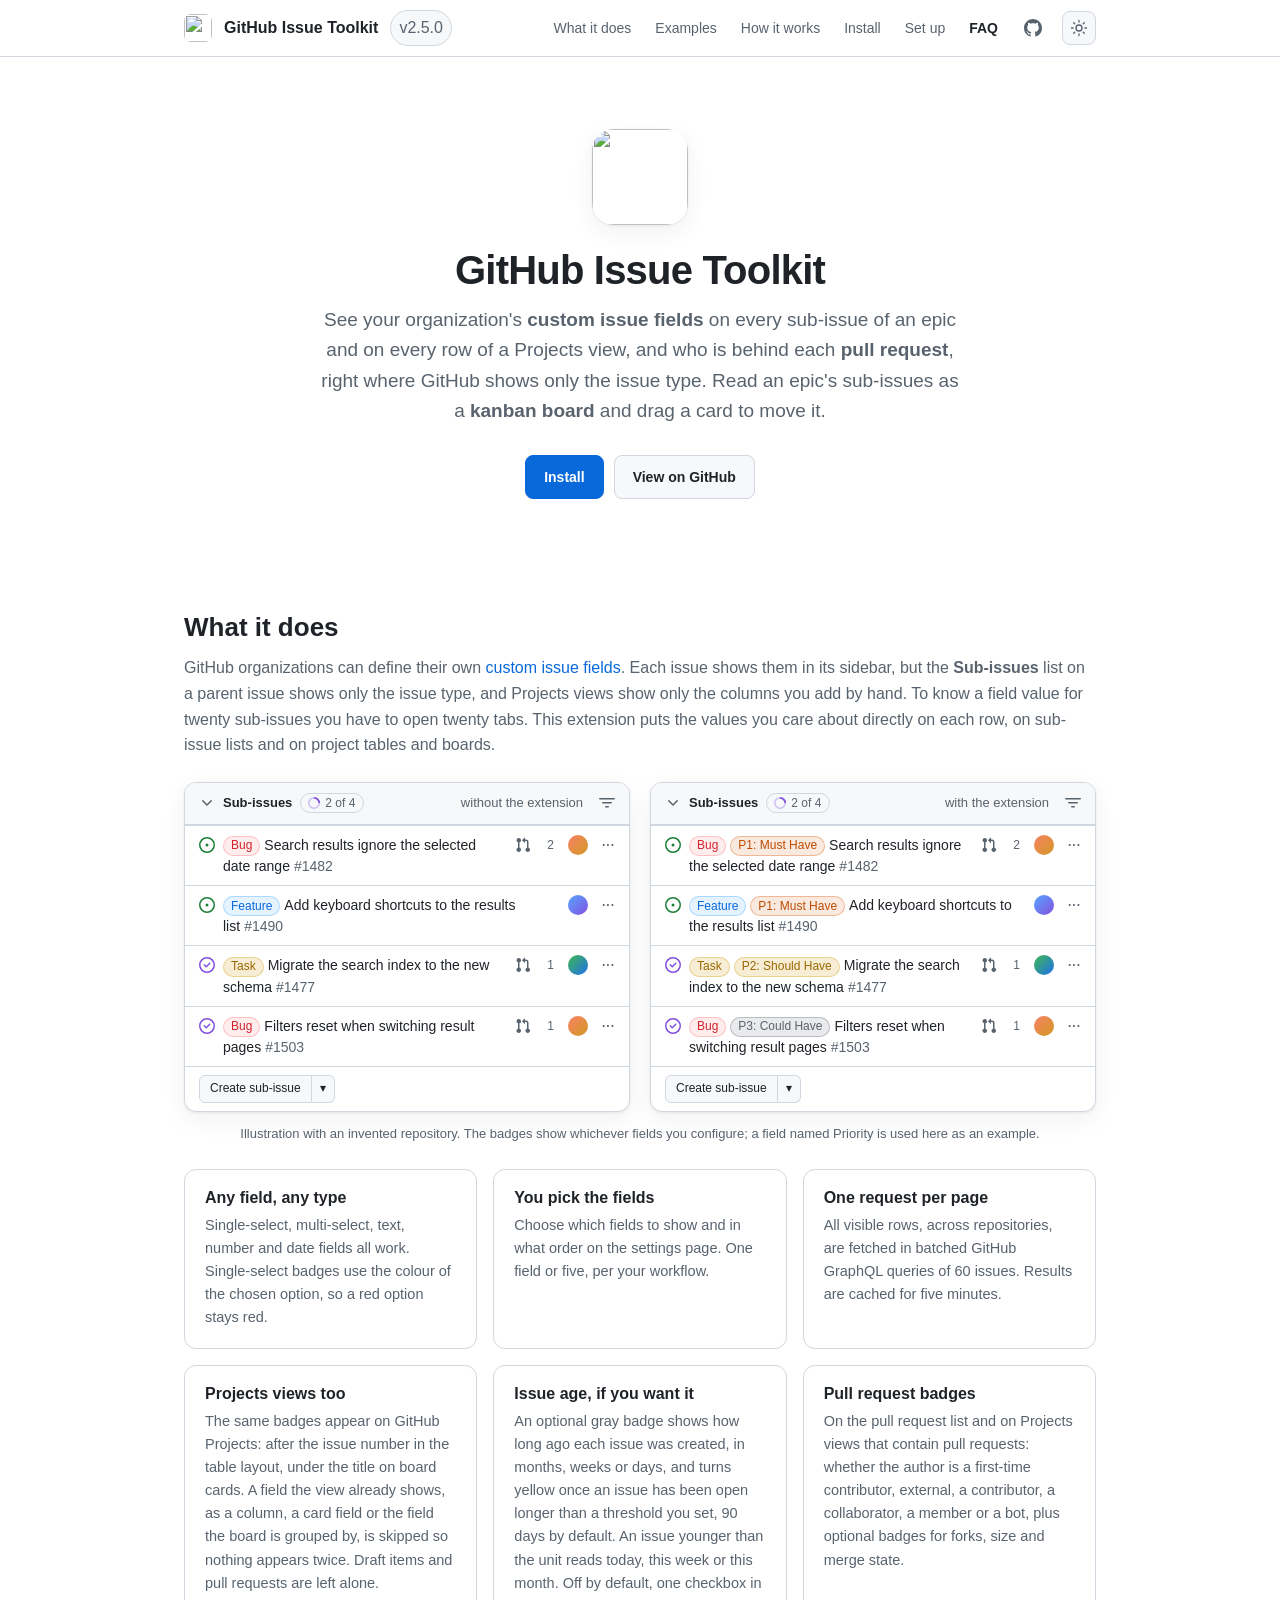
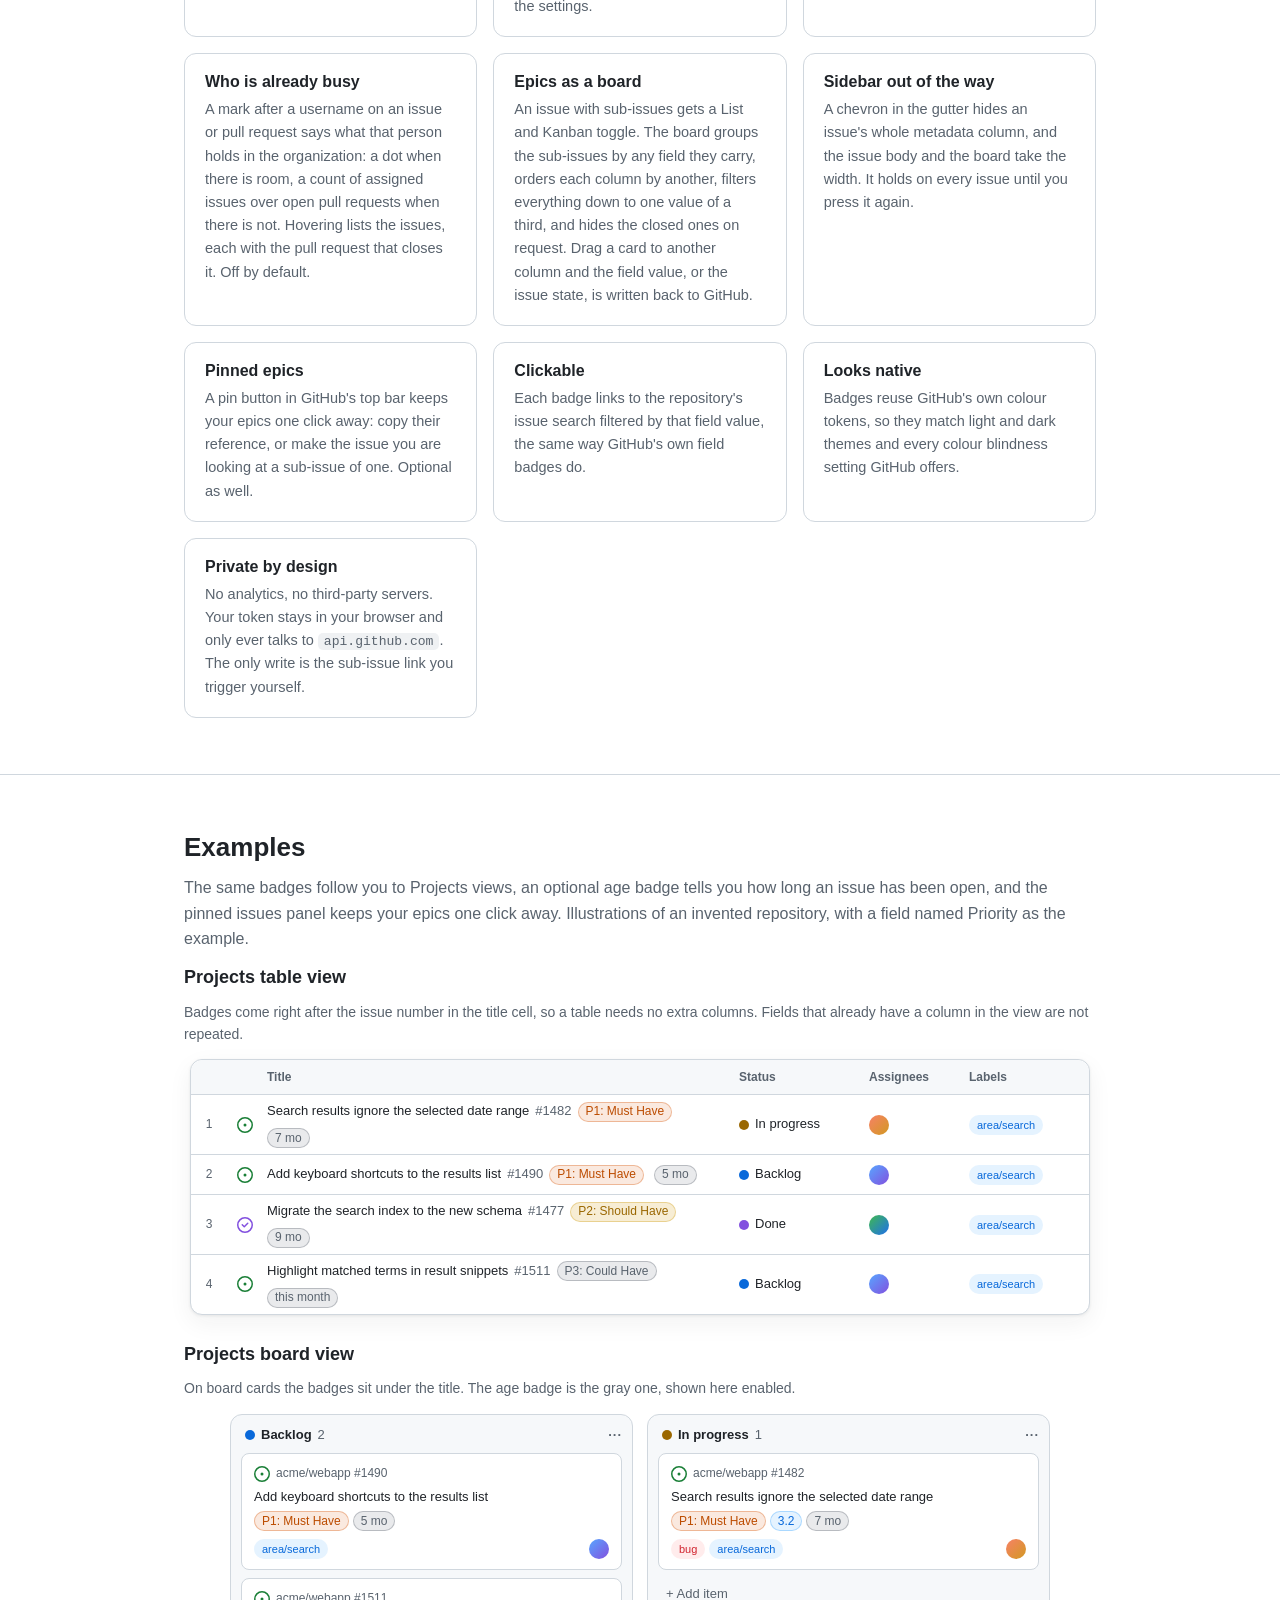
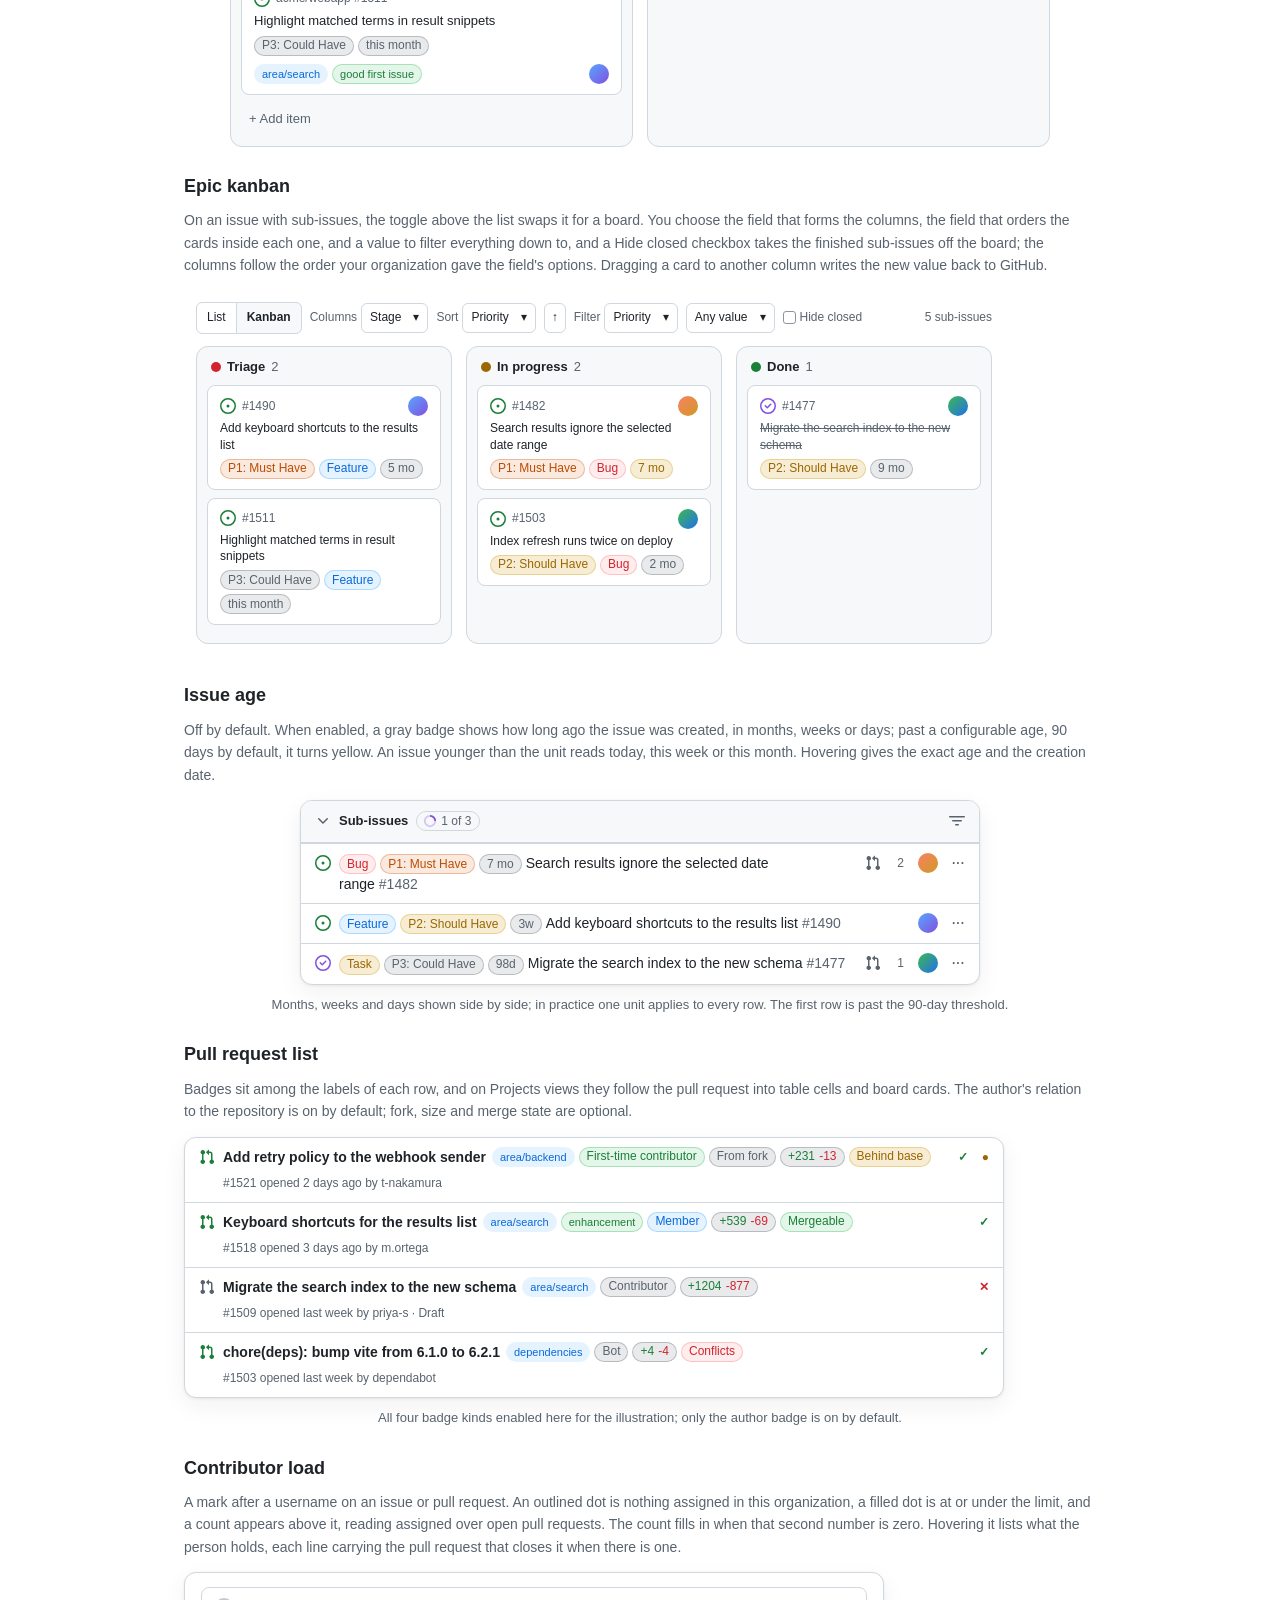
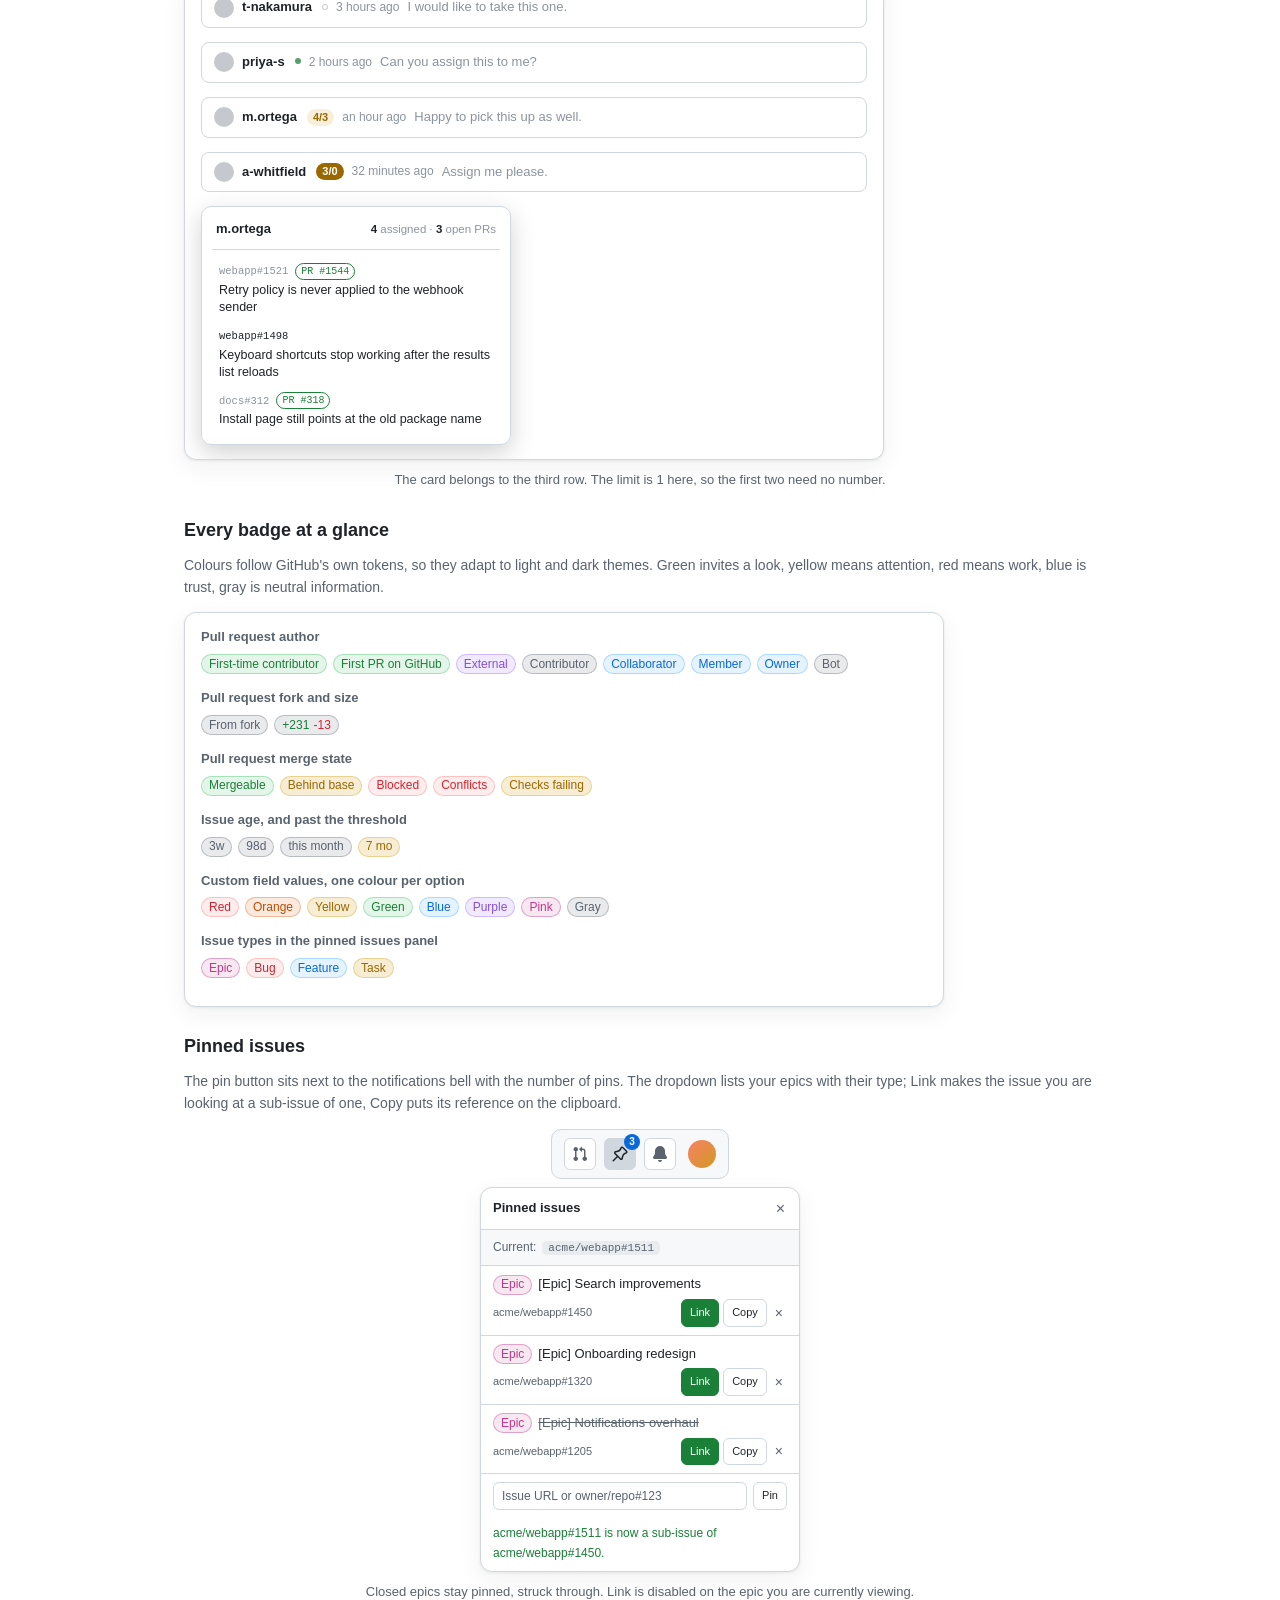
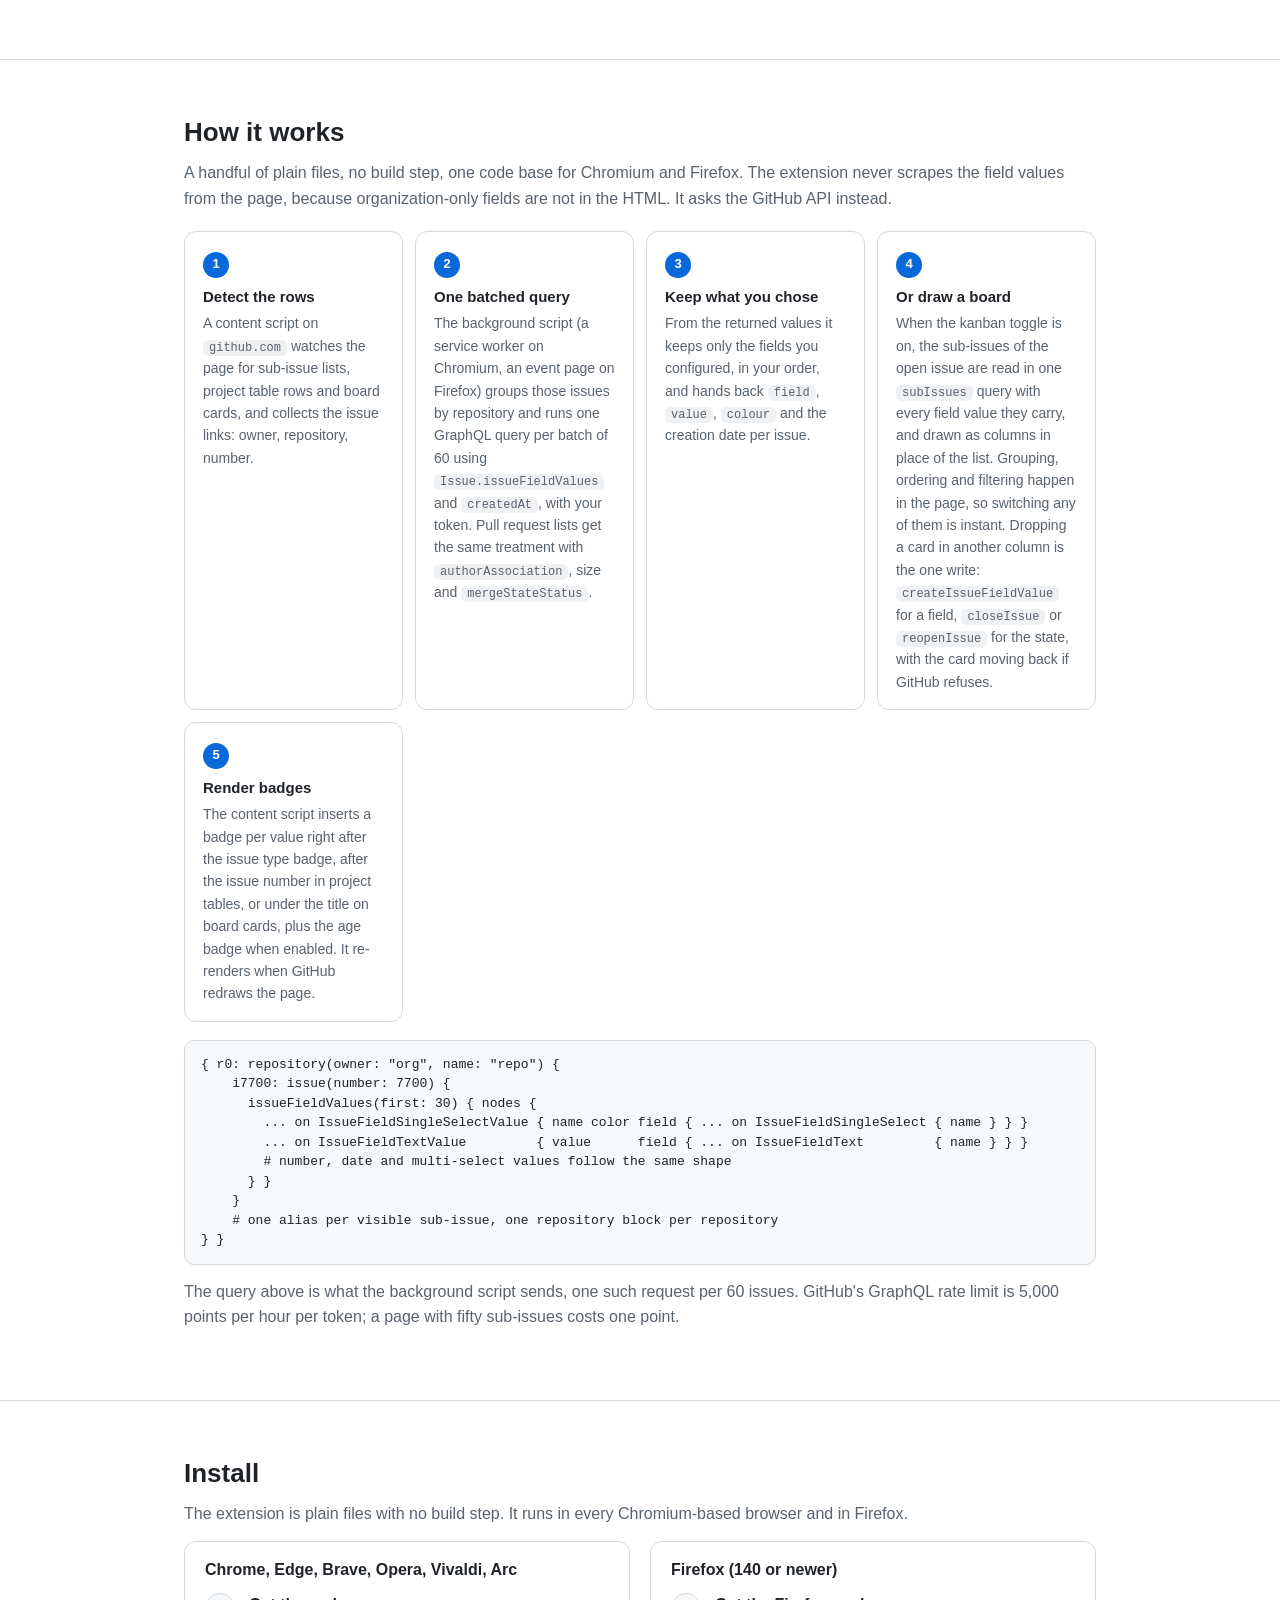
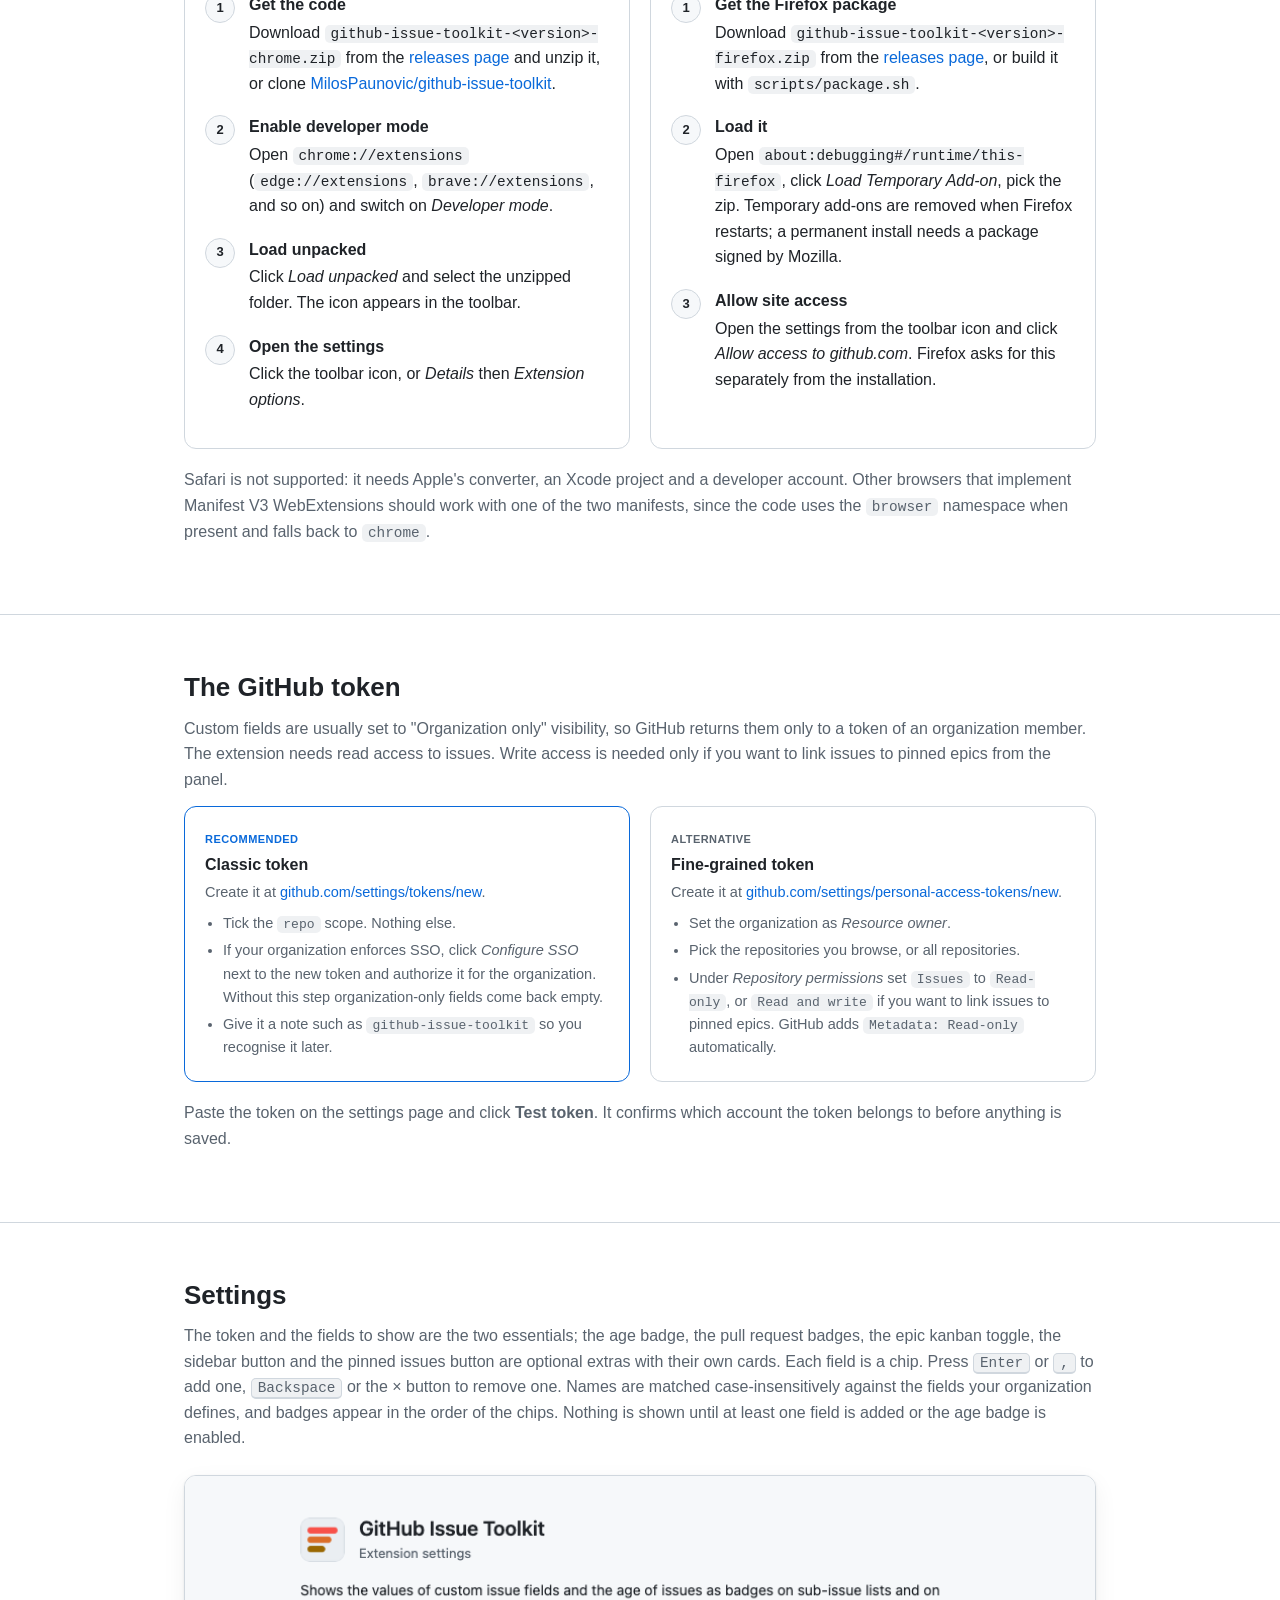
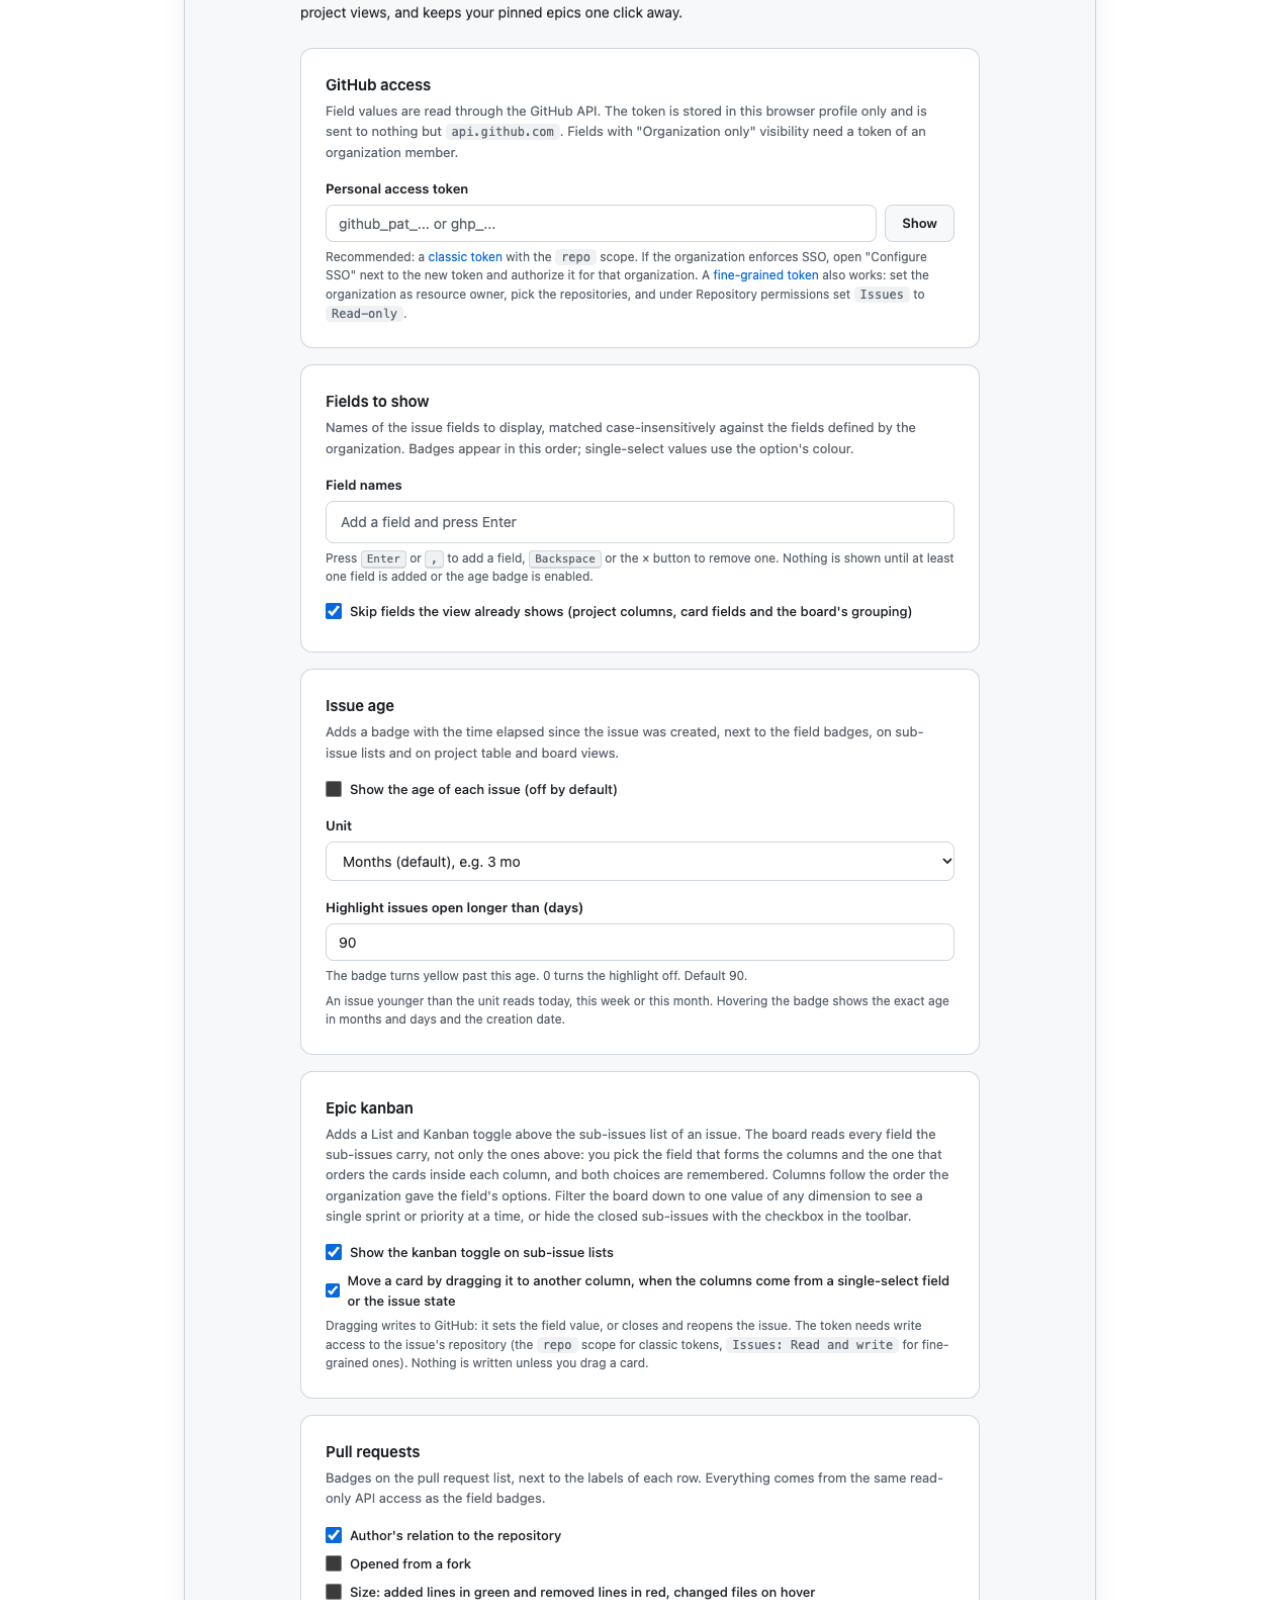
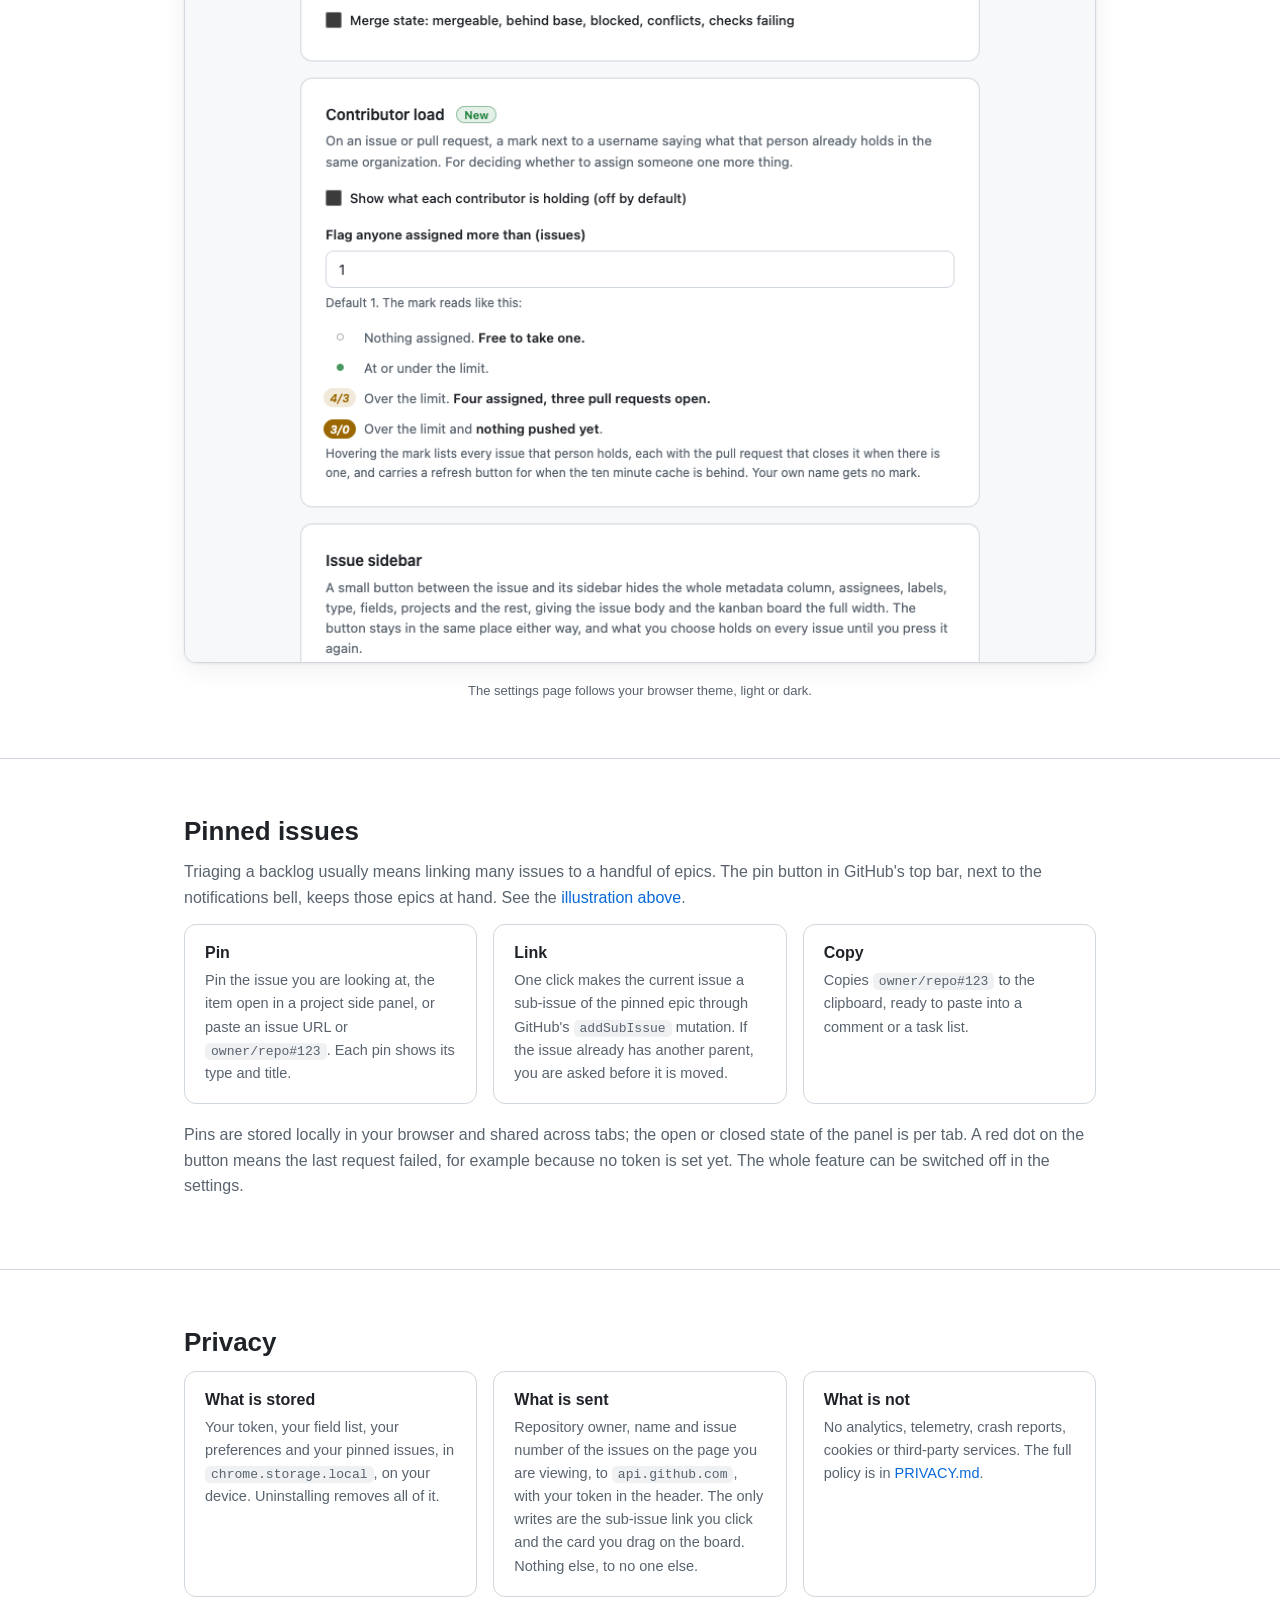
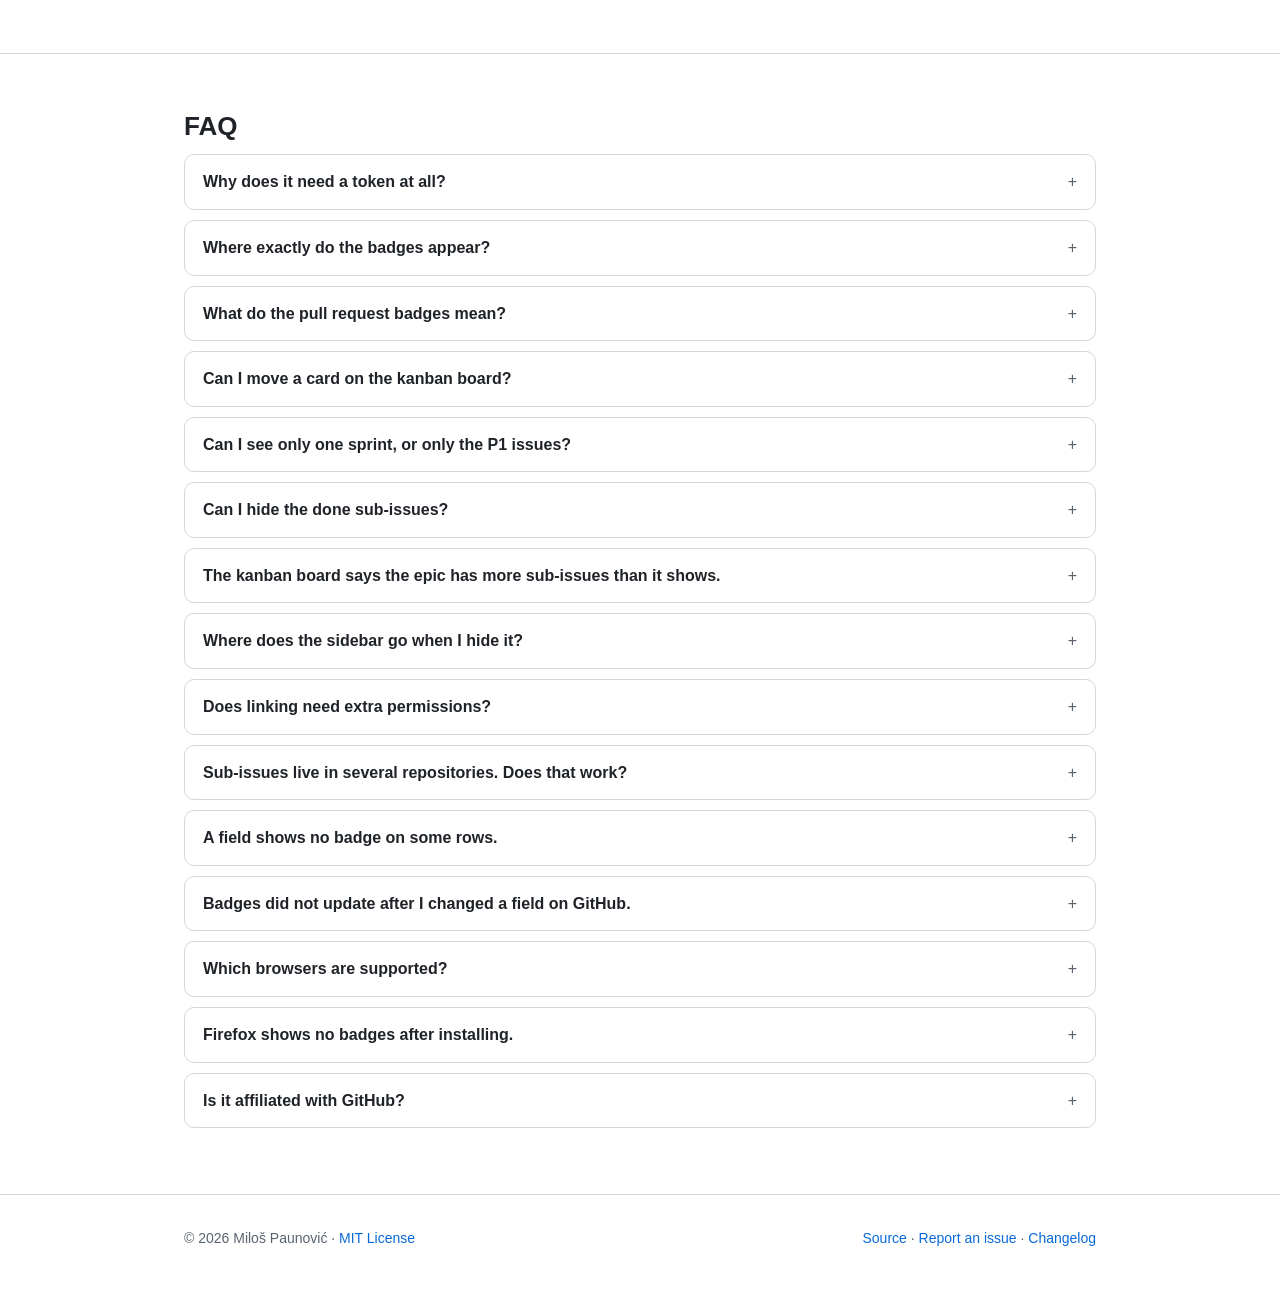
==== docs/index.html @ 21ab102e "feat(load): show what a contributor already holds next to their username Deciding whether to assign " ====
<!doctype html>
<html lang="en">
<head>
  <meta charset="utf-8">
  <meta name="viewport" content="width=device-width, initial-scale=1">
  <title>GitHub Issue Toolkit</title>
  <meta name="description" content="Browser extension that shows custom issue fields, issue age and pull request badges on GitHub lists and Projects views, turns an epic's sub-issues into a kanban board, and keeps pinned epics one click away.">
  <link rel="icon" href="icon-dark-32.png">
  <meta property="og:type" content="website">
  <meta property="og:title" content="GitHub Issue Toolkit">
  <meta property="og:description" content="Custom issue fields, issue age, pull request badges, an epic kanban board and pinned epics on GitHub lists and Projects views.">
  <meta property="og:url" content="https://milospaunovic.github.io/github-issue-toolkit/">
  <meta property="og:image" content="https://milospaunovic.github.io/github-issue-toolkit/social-preview.png">
  <meta name="twitter:card" content="summary_large_image">
  <script>
    (function () {
      var stored = null;
      try { stored = localStorage.getItem("theme"); } catch (e) {}
      var system = window.matchMedia("(prefers-color-scheme: dark)").matches ? "dark" : "light";
      document.documentElement.dataset.theme = stored === "dark" || stored === "light" ? stored : system;
    })();
  </script>
  <style>
    :root {
      color-scheme: light;
      --bg: #ffffff; --bg-muted: #f6f8fa; --bg-card: #ffffff;
      --border: #d0d7de; --border-strong: #8c959f;
      --fg: #1f2328; --fg-muted: #59636e; --accent: #0969da; --accent-fg: #ffffff;
      --code-bg: rgba(175,184,193,.2); --shadow: 0 1px 3px rgba(31,35,40,.08), 0 8px 24px rgba(31,35,40,.06);
      --danger: #d1242f; --danger-bg: rgba(255,129,130,.15); --danger-border: rgba(255,129,130,.4);
      --severe: #bc4c00; --severe-bg: rgba(219,109,40,.15); --severe-border: rgba(219,109,40,.4);
      --attention: #9a6700; --attention-bg: rgba(212,167,44,.2); --attention-border: rgba(212,167,44,.4);
      --info: #0969da; --info-bg: rgba(84,174,255,.15); --info-border: rgba(84,174,255,.4);
      --done: #8250df; --done-bg: rgba(163,113,247,.15); --done-border: rgba(163,113,247,.4);
      --success: #1a7f37; --success-bg: rgba(74,194,107,.15); --success-border: rgba(74,194,107,.4);
      --neutral: #59636e; --neutral-bg: rgba(110,118,129,.15); --neutral-border: rgba(110,118,129,.4);
      --open: #1a7f37; --closed: #8250df;
    }
    :root[data-theme="dark"] {
      color-scheme: dark;
        --bg: #0d1117; --bg-muted: #161b22; --bg-card: #161b22;
        --border: #30363d; --border-strong: #6e7681;
        --fg: #e6edf3; --fg-muted: #8b949e; --accent: #58a6ff; --accent-fg: #0d1117;
        --code-bg: rgba(110,118,129,.4); --shadow: 0 1px 3px rgba(0,0,0,.4), 0 8px 24px rgba(0,0,0,.3);
        --danger: #ff8182; --severe: #f0883e; --attention: #d29922; --info: #58a6ff; --done: #a371f7; --success: #3fb950; --neutral: #8b949e;
        --open: #3fb950; --closed: #a371f7; --pink-fg: #db61a2;
    }
    * { box-sizing: border-box; }
    html { scroll-behavior: smooth; }
    body { margin: 0; background: var(--bg); color: var(--fg); font: 16px/1.6 -apple-system, BlinkMacSystemFont, "Segoe UI", "Noto Sans", Helvetica, Arial, sans-serif; }
    a { color: var(--accent); text-decoration: none; } a:hover { text-decoration: underline; }
    code, kbd { font: 0.9em ui-monospace, SFMono-Regular, Menlo, Consolas, monospace; background: var(--code-bg); border-radius: 5px; padding: 1px 6px; }
    kbd { border: 1px solid var(--border); border-bottom-width: 2px; }
    .wrap { max-width: 960px; margin: 0 auto; padding: 0 24px; }
    h1, h2, h3 { line-height: 1.25; margin: 0 0 12px; }
    h2 { font-size: 26px; margin-top: 0; }
    h3 { font-size: 18px; }
    p { margin: 0 0 14px; }
    .muted { color: var(--fg-muted); }
    section { padding: 56px 0; border-top: 1px solid var(--border); }
    section:first-of-type { border-top: 0; }

    /* nav */
    html { scroll-padding-top: 72px; }
    nav { position: sticky; top: 0; z-index: 10; backdrop-filter: blur(10px); background: color-mix(in srgb, var(--bg) 85%, transparent); border-bottom: 1px solid var(--border); }
    nav .wrap { display: flex; align-items: center; gap: 12px; height: 56px; position: relative; }
    nav img { width: 28px; height: 28px; border-radius: 7px; }
    nav .brand { font-weight: 600; color: var(--fg); white-space: nowrap; }
    nav .brand:hover { text-decoration: none; }
    nav .version { font: 600 11px/1 var(--font-mono); color: var(--fg-muted); background: var(--bg-muted); border: 1px solid var(--border); border-radius: 999px; padding: 4px 8px; white-space: nowrap; }
    nav .version:hover { color: var(--fg); text-decoration: none; border-color: var(--border-strong); }
    @media (max-width: 480px) { nav .version { display: none; } }
    nav .links { display: flex; align-items: center; gap: 4px; margin-left: auto; }
    nav .link { color: var(--fg-muted); font-size: 14px; padding: 6px 10px; border-radius: 8px; line-height: 1; }
    nav .link:hover { color: var(--fg); background: var(--bg-muted); text-decoration: none; }
    nav .link.active { color: var(--fg); font-weight: 600; }
    nav .link.gh { display: inline-flex; padding: 8px; margin-left: 4px; }
    nav .link.gh svg { width: 18px; height: 18px; fill: currentColor; }
    .theme-toggle, .menu-toggle { display: inline-flex; align-items: center; justify-content: center; width: 34px; height: 34px; border-radius: 8px; border: 1px solid var(--border); background: var(--bg-muted); color: var(--fg-muted); cursor: pointer; padding: 0; flex: 0 0 auto; }
    .theme-toggle:hover, .menu-toggle:hover { color: var(--fg); background: var(--border); }
    .theme-toggle svg, .menu-toggle svg { width: 18px; height: 18px; fill: none; stroke: currentColor; stroke-width: 1.8; stroke-linecap: round; stroke-linejoin: round; }
    .theme-toggle .moon { display: none; }
    :root[data-theme="dark"] .theme-toggle .sun { display: none; }
    :root[data-theme="dark"] .theme-toggle .moon { display: block; }
    .menu-toggle { display: none; }
    .menu-toggle .close { display: none; }
    nav.open .menu-toggle .open { display: none; }
    nav.open .menu-toggle .close { display: block; }
    @media (max-width: 860px) {
      .menu-toggle { display: inline-flex; }
      nav .links { display: none; position: absolute; top: 56px; left: 0; right: 0; flex-direction: column; align-items: stretch; gap: 2px; padding: 10px 16px 14px; margin: 0; background: var(--bg); border-bottom: 1px solid var(--border); box-shadow: var(--shadow); }
      nav.open .links { display: flex; }
      nav .link { padding: 10px 12px; font-size: 15px; }
      nav .link.gh { margin: 4px 0 0; justify-content: center; }
      nav .link.gh::after { content: "GitHub repository"; margin-left: 8px; font-size: 14px; }
      .theme-toggle { margin-left: auto; }
    }
    @media (max-width: 480px) { nav .brand { font-size: 14px; } }
    :root:not([data-theme="dark"]) .only-dark { display: none !important; }
    :root[data-theme="dark"] .only-light { display: none !important; }

    /* hero */
    .hero { padding: 72px 0 56px; text-align: center; }
    .hero img { display: block; margin: 0 auto; width: 96px; height: 96px; border-radius: 22px; box-shadow: var(--shadow); }
    .hero h1 { font-size: 40px; margin: 20px 0 10px; letter-spacing: -0.02em; }
    .hero p.lead { font-size: 19px; color: var(--fg-muted); max-width: 640px; margin: 0 auto 28px; }
    .btns { display: flex; gap: 10px; justify-content: center; flex-wrap: wrap; }
    .btn { display: inline-flex; align-items: center; gap: 8px; padding: 10px 18px; border-radius: 8px; border: 1px solid var(--border); background: var(--bg-muted); color: var(--fg); font-weight: 600; font-size: 14px; }
    .btn:hover { text-decoration: none; background: var(--border); }
    .btn.primary { background: var(--accent); border-color: var(--accent); color: var(--accent-fg); }
    .btn.primary:hover { background: color-mix(in srgb, var(--accent) 88%, black); border-color: color-mix(in srgb, var(--accent) 88%, black); }

    /* mock issue rows */
    .compare { display: grid; grid-template-columns: 1fr 1fr; gap: 20px; margin-top: 24px; }
    @media (max-width: 760px) { .compare { grid-template-columns: 1fr; } }
    .panel { background: var(--bg-card); border: 1px solid var(--border); border-radius: 12px; overflow: hidden; box-shadow: var(--shadow); }
    .panel .head { padding: 10px 14px; border-bottom: 1px solid var(--border); background: var(--bg-muted); font-size: 13px; font-weight: 600; display: flex; justify-content: space-between; gap: 12px; white-space: nowrap; }
    .panel .head span.tag { font-weight: 500; color: var(--fg-muted); }
    .row { display: flex; align-items: flex-start; gap: 8px; padding: 9px 14px; border-top: 1px solid var(--border); font-size: 14px; line-height: 20px; }
    .row:first-of-type { border-top: 0; }
    .row .state { flex: 0 0 16px; width: 16px; height: 16px; margin-top: 2px; fill: var(--open); }
    .row .state.closed { fill: var(--closed); }
    .row .text { flex: 1; min-width: 0; }
    .row .ref { color: var(--fg-muted); margin-left: 4px; white-space: nowrap; }
    .badge { display: inline-flex; align-items: center; height: 20px; padding: 0 7px 1px; margin-right: 4px; border: 1px solid; border-radius: 999px; font-size: 12px; font-weight: 500; line-height: 18px; vertical-align: middle; white-space: nowrap; }
    .b-danger { color: var(--danger); background: var(--danger-bg); border-color: var(--danger-border); }
    .b-severe { color: var(--severe); background: var(--severe-bg); border-color: var(--severe-border); }
    .b-attention { color: var(--attention); background: var(--attention-bg); border-color: var(--attention-border); }
    .b-info { color: var(--info); background: var(--info-bg); border-color: var(--info-border); }
    .b-done { color: var(--done); background: var(--done-bg); border-color: var(--done-border); }
    .b-success { color: var(--success); background: var(--success-bg); border-color: var(--success-border); }
    .b-neutral { color: var(--neutral); background: var(--neutral-bg); border-color: var(--neutral-border); }

    /* feature grid */
    .grid { display: grid; grid-template-columns: repeat(auto-fit, minmax(240px, 1fr)); gap: 16px; margin-top: 8px; }
    .card { background: var(--bg-card); border: 1px solid var(--border); border-radius: 12px; padding: 18px 20px; }
    .card h3 { font-size: 16px; margin-bottom: 6px; }
    .card p { margin: 0; color: var(--fg-muted); font-size: 14.5px; }

    /* flow */
    .flow { display: grid; grid-template-columns: repeat(4, 1fr); gap: 12px; margin-top: 20px; counter-reset: step; }
    @media (max-width: 860px) { .flow { grid-template-columns: repeat(2, 1fr); } }
    @media (max-width: 480px) { .flow { grid-template-columns: 1fr; } }
    .step { position: relative; background: var(--bg-card); border: 1px solid var(--border); border-radius: 12px; padding: 18px 18px 16px; }
    .step::before { counter-increment: step; content: counter(step); display: inline-flex; width: 26px; height: 26px; align-items: center; justify-content: center; border-radius: 50%; background: var(--accent); color: var(--accent-fg); font-weight: 700; font-size: 13px; margin-bottom: 10px; }
    .step h3 { font-size: 15px; margin-bottom: 6px; }
    .step p { margin: 0; font-size: 14px; color: var(--fg-muted); }
    .step code { font-size: 12px; }
    pre { margin: 18px 0 0; padding: 14px 16px; background: var(--bg-muted); border: 1px solid var(--border); border-radius: 10px; overflow-x: auto; font-size: 13px; line-height: 1.5; }
    pre code { background: none; padding: 0; font-size: inherit; }

    /* steps list */
    ol.steps { padding-left: 0; list-style: none; counter-reset: n; margin: 0; }
    ol.steps li { position: relative; padding: 0 0 18px 44px; counter-increment: n; }
    ol.steps li::before { content: counter(n); position: absolute; left: 0; top: 1px; width: 28px; height: 28px; border-radius: 50%; display: flex; align-items: center; justify-content: center; background: var(--bg-muted); border: 1px solid var(--border); font-weight: 600; font-size: 13px; }
    ol.steps li strong { display: block; margin-bottom: 2px; }

    /* two columns */
    .cols { display: grid; grid-template-columns: 1fr 1fr; gap: 20px; }
    @media (max-width: 760px) { .cols { grid-template-columns: 1fr; } }
    .card.rec { border-color: var(--accent); }
    .card .pill { display: inline-block; font-size: 11px; font-weight: 700; letter-spacing: .04em; text-transform: uppercase; color: var(--accent); margin-bottom: 6px; }
    .card ul { margin: 8px 0 0; padding-left: 18px; color: var(--fg-muted); font-size: 14.5px; }
    .card ul li { margin: 4px 0; }

    /* screenshot */
    figure { margin: 24px 0 0; }
    figure img { width: 100%; border-radius: 12px; border: 1px solid var(--border); box-shadow: var(--shadow); }
    figcaption { text-align: center; color: var(--fg-muted); font-size: 13px; margin-top: 10px; }

    /* faq */
    details { border: 1px solid var(--border); border-radius: 10px; padding: 0 18px; margin-bottom: 10px; background: var(--bg-card); }
    summary { cursor: pointer; font-weight: 600; padding: 14px 0; list-style: none; display: flex; justify-content: space-between; gap: 12px; }
    summary::-webkit-details-marker { display: none; }
    summary::after { content: "+"; color: var(--fg-muted); font-weight: 400; }
    details[open] summary::after { content: "–"; }
    details p { color: var(--fg-muted); margin: 0 0 14px; font-size: 15px; }


    /* mock-ups of the other surfaces */
    .mock-table { border: 1px solid var(--border); border-radius: 12px; overflow: hidden; background: var(--bg-card); box-shadow: var(--shadow); font-size: 13px; }
    .mock-table-scroll { overflow-x: auto; border-radius: 12px; -webkit-overflow-scrolling: touch; }
    @media (max-width: 760px) { .mock-table .tr { min-width: 620px; grid-template-columns: 36px 30px minmax(0, 1fr) 120px 90px; } .mock-table .td.labels { display: none; } .mock-pins .mock-box { width: min(320px, calc(100vw - 48px)); } }
    .mock-table .tr { display: grid; grid-template-columns: 34px minmax(0, 1fr) 120px 110px; align-items: center; border-top: 1px solid var(--border); min-height: 40px; }
    .mock-table .tr:first-child { border-top: 0; background: var(--bg-muted); color: var(--fg-muted); font-weight: 600; font-size: 12px; min-height: 34px; }
    .mock-table .td { padding: 6px 10px; display: flex; align-items: center; gap: 6px; min-width: 0; white-space: nowrap; overflow: hidden; }
    .mock-table .td.title { overflow: visible; flex-wrap: wrap; white-space: normal; }
    .mock-table .td .num { color: var(--fg-muted); }
    .mock-table .td .name { overflow: hidden; text-overflow: ellipsis; white-space: nowrap; }
    .mock-table .state { width: 16px; height: 16px; flex: 0 0 16px; fill: var(--open); }
    .mock-table .state.closed { fill: var(--closed); }
    .mock-table .status { display: inline-flex; align-items: center; gap: 6px; }
    .mock-table .status::before { content: ""; width: 10px; height: 10px; border-radius: 50%; background: var(--status, var(--info)); }
    .mock-board { display: grid; grid-template-columns: repeat(auto-fit, minmax(230px, 1fr)); gap: 14px; }
    .mock-column { background: var(--bg-muted); border: 1px solid var(--border); border-radius: 12px; padding: 10px; }
    .mock-column h4 { margin: 0 0 8px 4px; font-size: 13px; display: flex; align-items: center; gap: 6px; }
    .mock-column h4 .count { color: var(--fg-muted); font-weight: 500; }
    .mock-card { background: var(--bg-card); border: 1px solid var(--border); border-radius: 8px; padding: 10px 12px; margin-bottom: 8px; font-size: 13px; }
    .mock-card .ref { display: flex; align-items: center; gap: 6px; color: var(--fg-muted); font-size: 12px; }
    .mock-card .ref svg { width: 14px; height: 14px; fill: var(--open); }
    .mock-card .title { margin: 4px 0 6px; font-weight: 500; line-height: 1.35; }
    .mock-card .badges { display: flex; flex-wrap: wrap; gap: 4px; }
    .mock-card .badges .badge { margin: 0; }
    .mock-card .labels { display: flex; gap: 4px; margin-top: 8px; }
    .label { display: inline-block; font-size: 11px; padding: 0 7px; border-radius: 999px; line-height: 18px; border: 1px solid transparent; white-space: nowrap; }
    .mock-pins { display: flex; flex-direction: column; align-items: center; gap: 8px; }
    .mock-pins .mock-header { align-self: center; }
    #ex-age, #ex-table, #ex-board { margin-left: auto; margin-right: auto; }
    .mock-header { display: flex; align-items: center; gap: 8px; padding: 8px 12px; background: var(--bg-muted); border: 1px solid var(--border); border-radius: 10px; }
    .mock-header .hbtn { width: 32px; height: 32px; border: 1px solid var(--border); border-radius: 6px; background: var(--bg-card); display: inline-flex; align-items: center; justify-content: center; color: var(--fg-muted); position: relative; }
    .mock-header .hbtn svg { width: 16px; height: 16px; fill: currentColor; }
    .mock-header .hbtn.active { color: var(--fg); background: var(--border); }
    .mock-header .hbtn .count { position: absolute; top: -5px; right: -5px; min-width: 16px; height: 16px; padding: 0 4px; border-radius: 999px; background: var(--accent); color: var(--accent-fg); font-size: 10px; font-weight: 700; line-height: 16px; text-align: center; }
    .mock-box { width: 320px; background: var(--bg-card); border: 1px solid var(--border); border-radius: 12px; box-shadow: var(--shadow); overflow: hidden; font-size: 12px; text-align: left; }
    .mock-box .head { display: flex; justify-content: space-between; align-items: center; padding: 8px 8px 8px 12px; border-bottom: 1px solid var(--border); font-weight: 600; font-size: 13px; }
    .mock-box .head span:last-child { color: var(--fg-muted); font-weight: 400; font-size: 16px; padding: 0 6px; }
    .mock-box .current { padding: 8px 12px; background: var(--bg-muted); border-bottom: 1px solid var(--border); color: var(--fg-muted); display: flex; gap: 6px; align-items: center; }
    .mock-box .current code { font-size: 11px; }
    .mock-box .pin { padding: 8px 12px; border-bottom: 1px solid var(--border); }
    .mock-box .pin .main { display: flex; align-items: center; gap: 6px; min-width: 0; }
    .mock-box .pin .main .badge { margin: 0; flex: 0 0 auto; }
    .mock-box .pin .ptitle { flex: 1; min-width: 0; overflow: hidden; text-overflow: ellipsis; white-space: nowrap; font-size: 13px; font-weight: 500; }
    .mock-box .pin.closed .ptitle { text-decoration: line-through; color: var(--fg-muted); }
    .mock-box .pin .meta { display: flex; justify-content: space-between; align-items: center; gap: 8px; margin-top: 4px; }
    .mock-box .pin .pref { color: var(--fg-muted); font-family: var(--font-mono); font-size: 11px; }
    .mock-box .actions { display: flex; gap: 4px; align-items: center; }
    .mock-box .mbtn { border: 1px solid var(--border); border-radius: 6px; background: var(--bg-card); color: var(--fg); font-size: 11px; font-weight: 500; padding: 4px 8px; }
    .mock-box .mbtn.primary { background: var(--success); border-color: var(--success); color: #fff; }
    .mock-box .mbtn.disabled { opacity: .5; }
    .mock-box .x { color: var(--fg-muted); padding: 0 4px; font-size: 14px; }
    .mock-box .form { display: flex; gap: 6px; padding: 8px 12px; }
    .mock-box .form .input { flex: 1; height: 28px; border: 1px solid var(--border); border-radius: 6px; padding: 0 8px; color: var(--fg-muted); display: flex; align-items: center; }
    .mock-box .status { padding: 6px 12px 8px; color: var(--success); }
    .b-pink { color: var(--pink-fg, #bf3989); background: rgba(191, 57, 137, .12); border-color: rgba(191, 57, 137, .4); }

    /* GitHub-like chrome for the mock-ups */
    .gh-card .head { display: flex; align-items: center; gap: 8px; }
    .gh-card .head .head-title { font-weight: 600; }
    .gh-card .head .chev, .gh-card .head .ico { width: 16px; height: 16px; fill: var(--fg-muted); flex: 0 0 16px; }
    .gh-card .head .ico { margin-left: auto; }
    .gh-card .head .tag { margin-left: auto; margin-right: 8px; }
    .gh-card .head .tag + .ico { margin-left: 0; }
    .gh-card .progress { display: inline-flex; align-items: center; gap: 4px; padding: 0 8px 0 6px; height: 20px; border: 1px solid var(--border); border-radius: 999px; font-size: 12px; font-weight: 500; color: var(--fg-muted); }
    .gh-card .progress .prog { width: 14px; height: 14px; color: var(--done); }
    .gh-card .foot { padding: 8px 14px; border-top: 1px solid var(--border); display: flex; }
    .gh-card .mbtn { display: inline-flex; align-items: center; height: 28px; padding: 0 10px; border: 1px solid var(--border); background: var(--bg-muted); color: var(--fg); font-size: 12px; font-weight: 500; border-radius: 6px 0 0 6px; }
    .gh-card .mbtn.caret { border-left: 0; border-radius: 0 6px 6px 0; padding: 0 8px; }
    .row .extras { margin-left: auto; display: flex; align-items: center; gap: 14px; color: var(--fg-muted); font-size: 12px; white-space: nowrap; padding-left: 8px; }
    .row .extras .pr { width: 16px; height: 16px; fill: currentColor; vertical-align: -3px; margin-right: 2px; }
    .kebab { color: var(--fg-muted); letter-spacing: 1px; font-weight: 700; }
    .avatar { width: 20px; height: 20px; border-radius: 50%; display: inline-block; flex: 0 0 auto; }
    .avatar.a1 { background: linear-gradient(135deg, #f78166, #d29922); }
    .avatar.a2 { background: linear-gradient(135deg, #58a6ff, #8250df); }
    .avatar.a3 { background: linear-gradient(135deg, #3fb950, #1f6feb); }
    .mock-table .tr { grid-template-columns: 36px 30px minmax(0, 1fr) 130px 100px 130px; }
    .mock-table .tr.th .td { color: var(--fg-muted); font-weight: 600; font-size: 12px; }
    .mock-table .td.n { color: var(--fg-muted); font-size: 12px; justify-content: center; }
    .mock-table .td.labels { overflow: hidden; }
    .mock-column h4 .spacer { flex: 1; }
    .mock-column h4 .dot { display: inline-block; width: 10px; height: 10px; border-radius: 50%; }
    .mock-column .add { color: var(--fg-muted); font-size: 13px; padding: 6px 8px; }
    .mock-card .ref .state { width: 16px; height: 16px; }
    .mock-card .bottom { display: flex; justify-content: space-between; align-items: flex-end; gap: 8px; margin-top: 8px; }
    .mock-card .labels { margin-top: 0; flex-wrap: wrap; }
    .mock-kanban { padding: 12px; }
    .mock-kanban-bar { display: flex; align-items: center; flex-wrap: wrap; gap: 8px; margin-bottom: 12px; font-size: 12px; color: var(--fg-muted); }
    .mock-kanban-bar .seg { display: inline-flex; }
    .mock-kanban-bar .seg span { border: 1px solid var(--border); background: var(--bg-card); color: var(--fg); padding: 5px 10px; font-weight: 500; }
    .mock-kanban-bar .seg span:first-child { border-radius: 6px 0 0 6px; }
    .mock-kanban-bar .seg span:last-child { border-radius: 0 6px 6px 0; margin-left: -1px; }
    .mock-kanban-bar .seg span.on { background: var(--bg-muted); font-weight: 600; }
    .mock-kanban-bar .ctl { display: inline-flex; align-items: center; gap: 4px; }
    .mock-kanban-bar .select { display: inline-flex; align-items: center; gap: 12px; border: 1px solid var(--border); border-radius: 6px; background: var(--bg-card); color: var(--fg); padding: 4px 8px; }
    .mock-kanban-bar .select.dir { gap: 0; padding: 4px 7px; }
    .mock-kanban-bar .box { width: 13px; height: 13px; border: 1px solid var(--border-strong); border-radius: 3px; background: var(--bg-card); }
    .mock-kanban-bar .spacer { flex: 1; }
    .mock-kanban .mock-card .ref .spacer { flex: 1; }
    .mock-kanban .mock-card .title { font-size: 12px; }
    .mock-kanban .mock-card .ref svg.closed { fill: var(--closed); }
    .mock-kanban .mock-card.done .title { color: var(--fg-muted); text-decoration: line-through; }
    .label.b-success { color: var(--success); background: var(--success-bg); border-color: var(--success-border); }
    .mock-header .avatar { width: 28px; height: 28px; margin-left: 4px; }
    .row.pr-row .text { display: flex; flex-wrap: wrap; align-items: center; gap: 4px 0; }
    .row.pr-row .pr-title { font-weight: 600; margin-right: 6px; }
    .row.pr-row .label { margin-right: 4px; }
    .row.pr-row .pr-meta { flex-basis: 100%; color: var(--fg-muted); font-size: 12px; margin-top: 2px; }
    .row .state.pr { fill: var(--open); }
    .row .state.pr.draft { fill: var(--fg-muted); }
    .row .extras .check { font-weight: 700; }
    .row .extras .check.ok { color: var(--success); }
    .row .extras .check.fail { color: var(--danger); }
    .row .extras .review { color: var(--attention); }
    .badge .add { color: var(--success); }
    .badge .del { color: var(--danger); }
    .badge.size { font-variant-numeric: tabular-nums; gap: 0.35em; }
    .palette .g { margin-bottom: 14px; }
    .palette .gt { font-size: 13px; font-weight: 600; color: var(--fg-muted); margin-bottom: 6px; }
    .palette .bs { display: flex; flex-wrap: wrap; gap: 6px; }
    .palette .bs .badge { margin: 0; }
    .example-caption { text-align: center; color: var(--fg-muted); font-size: 13px; margin: 10px 0 0; }
    footer { padding: 32px 0 48px; border-top: 1px solid var(--border); color: var(--fg-muted); font-size: 14px; }
    footer .wrap { display: flex; justify-content: space-between; flex-wrap: wrap; gap: 12px; }

    /* Contributor load: a comment header carrying the mark, and the card it opens */
    .mock-load { display: flex; flex-direction: column; gap: 14px; }
    .mock-load .cmt { display: flex; align-items: center; gap: 8px; padding: 9px 12px; border: 1px solid var(--border); border-radius: 8px; background: var(--card); font-size: 13px; }
    .mock-load .av { width: 20px; height: 20px; border-radius: 50%; background: var(--muted-bg, #8b949e); opacity: .5; flex: none; }
    .mock-load .who { font-weight: 600; }
    .mock-load .when { color: var(--muted-fg, #8b949e); font-size: 12px; }
    .mock-load .said { color: var(--muted-fg, #8b949e); }
    .ld { display: inline-block; vertical-align: baseline; margin-left: 2px; }
    .ld-dot { width: 6px; height: 6px; border-radius: 50%; position: relative; top: -1px; }
    .ld-free { background: transparent; box-shadow: inset 0 0 0 1px var(--muted-fg, #8b949e); opacity: .45; }
    .ld-at { background: var(--green-fg, #1a7f37); opacity: .75; }
    .ld-n { padding: 0 6px; border-radius: 9999px; font-size: 11px; font-weight: 600; line-height: 17px; font-variant-numeric: tabular-nums; color: var(--yellow-fg, #9a6700); background: var(--yellow-bg, rgba(212,167,44,.18)); }
    .ld-idle { color: #fff; background: var(--yellow-fg, #9a6700); }
    .mock-load .card2 { width: 310px; padding: 10px; border: 1px solid var(--border); border-radius: 10px; background: var(--card); box-shadow: 0 8px 24px rgba(0,0,0,.18); }
    .mock-load .ch { display: flex; align-items: baseline; justify-content: space-between; gap: 10px; padding: 2px 4px 9px; margin-bottom: 7px; border-bottom: 1px solid var(--border); }
    .mock-load .cn { font-size: 13px; font-weight: 600; }
    .mock-load .cs { font-size: 11.5px; color: var(--muted-fg, #8b949e); white-space: nowrap; }
    .mock-load .cs b { color: var(--fg); }
    .mock-load .cs .zero { color: var(--yellow-fg, #9a6700); }
    .mock-load .cr { display: flex; flex-direction: column; gap: 2px; padding: 6px 7px; border-radius: 6px; }
    .mock-load .cm { display: flex; align-items: center; gap: 7px; }
    .mock-load .cref { font-family: ui-monospace, SFMono-Regular, Menlo, monospace; font-size: 10.5px; font-weight: 500; color: var(--fg); }
    .mock-load .cr.linked .cref { color: var(--muted-fg, #8b949e); }
    .mock-load .cpr { padding: 0 5px; border: 1px solid var(--green-fg, #1a7f37); border-radius: 9999px; font-family: ui-monospace, SFMono-Regular, Menlo, monospace; font-size: 10px; line-height: 15px; color: var(--green-fg, #1a7f37); }
    .mock-load .ct { font-size: 12.5px; line-height: 1.35; }
  </style>
</head>
<body>
  <nav id="nav">
    <div class="wrap">
      <img class="only-dark" src="icon-dark-48.png" alt="">
      <img class="only-light" src="icon-light-48.png" alt="">
      <a class="brand" href="#top">GitHub Issue Toolkit</a>
      <a class="version" id="version" href="https://github.com/MilosPaunovic/github-issue-toolkit/releases/latest" title="Latest release">v2.5.0</a>
      <div class="links" id="site-menu">
        <a class="link" href="#what">What it does</a>
        <a class="link" href="#examples">Examples</a>
        <a class="link" href="#how">How it works</a>
        <a class="link" href="#install">Install</a>
        <a class="link" href="#token">Set up</a>
        <a class="link" href="#faq">FAQ</a>
        <a class="link gh" href="https://github.com/MilosPaunovic/github-issue-toolkit" aria-label="GitHub repository" title="GitHub repository"><svg viewBox="0 0 16 16" aria-hidden="true"><path d="M8 0c4.42 0 8 3.58 8 8a8.013 8.013 0 0 1-5.45 7.59c-.4.08-.55-.17-.55-.38 0-.27.01-1.13.01-2.2 0-.75-.25-1.23-.54-1.48 1.78-.2 3.65-.88 3.65-3.95 0-.88-.31-1.59-.82-2.15.08-.2.36-1.02-.08-2.12 0 0-.67-.22-2.2.82-.64-.18-1.32-.27-2-.27-.68 0-1.36.09-2 .27-1.53-1.03-2.2-.82-2.2-.82-.44 1.1-.16 1.92-.08 2.12-.51.56-.82 1.28-.82 2.15 0 3.06 1.86 3.75 3.64 3.95-.23.2-.44.55-.51 1.07-.46.21-1.61.55-2.33-.66-.15-.24-.6-.83-1.23-.82-.67.01-.27.38.01.53.34.19.73.9.82 1.13.16.45.68 1.31 2.69.94 0 .67.01 1.3.01 1.49 0 .21-.15.45-.55.38A7.995 7.995 0 0 1 0 8c0-4.42 3.58-8 8-8Z"/></svg></a>
      </div>
      <button class="theme-toggle" type="button" id="theme-toggle" aria-label="Switch between light and dark mode" title="Light / dark mode">
        <svg class="sun" viewBox="0 0 24 24" aria-hidden="true"><circle cx="12" cy="12" r="4"/><path d="M12 2v2M12 20v2M4.9 4.9l1.4 1.4M17.7 17.7l1.4 1.4M2 12h2M20 12h2M4.9 19.1l1.4-1.4M17.7 6.3l1.4-1.4"/></svg>
        <svg class="moon" viewBox="0 0 24 24" aria-hidden="true"><path d="M21 12.8A9 9 0 1 1 11.2 3a7 7 0 0 0 9.8 9.8z"/></svg>
      </button>
      <button class="menu-toggle" type="button" id="menu-toggle" aria-label="Open menu" aria-expanded="false" aria-controls="site-menu">
        <svg class="open" viewBox="0 0 24 24" aria-hidden="true"><path d="M4 7h16M4 12h16M4 17h16"/></svg>
        <svg class="close" viewBox="0 0 24 24" aria-hidden="true"><path d="M6 6l12 12M18 6L6 18"/></svg>
      </button>
    </div>
  </nav>

  <header class="hero" id="top">
    <div class="wrap">
      <img class="only-dark" src="icon-dark-128.png" alt="">
      <img class="only-light" src="icon-light-128.png" alt="">
      <h1>GitHub Issue Toolkit</h1>
      <p class="lead">See your organization's <strong>custom issue fields</strong> on every sub-issue of an epic and on every row of a Projects view, and who is behind each <strong>pull request</strong>, right where GitHub shows only the issue type. Read an epic's sub-issues as a <strong>kanban board</strong> and drag a card to move it.</p>
      <div class="btns">
        <a class="btn primary" href="#install">Install</a>
        <a class="btn" href="https://github.com/MilosPaunovic/github-issue-toolkit">View on GitHub</a>
      </div>
    </div>
  </header>

  <section id="what">
    <div class="wrap">
      <h2>What it does</h2>
      <p class="muted">GitHub organizations can define their own <a href="https://docs.github.com/en/issues/tracking-your-work-with-issues/using-issues/adding-and-managing-issue-fields">custom issue fields</a>. Each issue shows them in its sidebar, but the <strong>Sub-issues</strong> list on a parent issue shows only the issue type, and Projects views show only the columns you add by hand. To know a field value for twenty sub-issues you have to open twenty tabs. This extension puts the values you care about directly on each row, on sub-issue lists and on project tables and boards.</p>

      <div class="compare">
        <div class="panel gh-card">
          <div class="head"><svg class="chev" viewBox="0 0 16 16" aria-hidden="true"><path d="M12.78 5.22a.749.749 0 0 1 0 1.06l-4.25 4.25a.749.749 0 0 1-1.06 0L3.22 6.28a.749.749 0 1 1 1.06-1.06L8 8.939l3.72-3.719a.749.749 0 0 1 1.06 0Z"/></svg><span class="head-title">Sub-issues</span><span class="progress"><svg class="prog" viewBox="0 0 16 16" aria-hidden="true"><circle cx="8" cy="8" r="6" fill="none" stroke="currentColor" stroke-opacity=".3" stroke-width="2"/><path d="M8 2a6 6 0 0 1 6 6" fill="none" stroke="currentColor" stroke-width="2"/></svg>2 of 4</span><span class="tag">without the extension</span><svg class="ico" viewBox="0 0 16 16" aria-hidden="true"><path d="M.75 3h14.5a.75.75 0 0 1 0 1.5H.75a.75.75 0 0 1 0-1.5ZM3 7.75A.75.75 0 0 1 3.75 7h8.5a.75.75 0 0 1 0 1.5h-8.5A.75.75 0 0 1 3 7.75Zm3 4a.75.75 0 0 1 .75-.75h2.5a.75.75 0 0 1 0 1.5h-2.5a.75.75 0 0 1-.75-.75Z"/></svg></div>
        <div class="row"><svg class="state" viewBox="0 0 16 16" aria-label="Open" role="img"><path d="M8 9.5a1.5 1.5 0 1 0 0-3 1.5 1.5 0 0 0 0 3Z"/><path d="M8 0a8 8 0 1 1 0 16A8 8 0 0 1 8 0ZM1.5 8a6.5 6.5 0 1 0 13 0 6.5 6.5 0 0 0-13 0Z"/></svg><div class="text"><span class="badge b-danger">Bug</span>Search results ignore the selected date range<span class="ref">#1482</span></div><div class="extras"><svg class="pr" viewBox="0 0 16 16" aria-hidden="true"><path d="M1.5 3.25a2.25 2.25 0 1 1 3 2.122v5.256a2.251 2.251 0 1 1-1.5 0V5.372A2.25 2.25 0 0 1 1.5 3.25Zm5.677-.177L9.573.677A.25.25 0 0 1 10 .854V2.5h1A2.5 2.5 0 0 1 13.5 5v5.628a2.251 2.251 0 1 1-1.5 0V5a1 1 0 0 0-1-1h-1v1.646a.25.25 0 0 1-.427.177L7.177 3.427a.25.25 0 0 1 0-.354Z"/></svg> 2<span class="avatar a1"></span><span class="kebab" aria-hidden="true">···</span></div></div>
        <div class="row"><svg class="state" viewBox="0 0 16 16" aria-label="Open" role="img"><path d="M8 9.5a1.5 1.5 0 1 0 0-3 1.5 1.5 0 0 0 0 3Z"/><path d="M8 0a8 8 0 1 1 0 16A8 8 0 0 1 8 0ZM1.5 8a6.5 6.5 0 1 0 13 0 6.5 6.5 0 0 0-13 0Z"/></svg><div class="text"><span class="badge b-info">Feature</span>Add keyboard shortcuts to the results list<span class="ref">#1490</span></div><div class="extras"><span class="avatar a2"></span><span class="kebab" aria-hidden="true">···</span></div></div>
        <div class="row"><svg class="state closed" viewBox="0 0 16 16" aria-label="Closed as completed" role="img"><path d="M11.28 6.78a.75.75 0 0 0-1.06-1.06L7.25 8.69 5.78 7.22a.75.75 0 0 0-1.06 1.06l2 2a.75.75 0 0 0 1.06 0l3.5-3.5Z"/><path d="M16 8A8 8 0 1 1 0 8a8 8 0 0 1 16 0Zm-1.5 0a6.5 6.5 0 1 0-13 0 6.5 6.5 0 0 0 13 0Z"/></svg><div class="text"><span class="badge b-attention">Task</span>Migrate the search index to the new schema<span class="ref">#1477</span></div><div class="extras"><svg class="pr" viewBox="0 0 16 16" aria-hidden="true"><path d="M1.5 3.25a2.25 2.25 0 1 1 3 2.122v5.256a2.251 2.251 0 1 1-1.5 0V5.372A2.25 2.25 0 0 1 1.5 3.25Zm5.677-.177L9.573.677A.25.25 0 0 1 10 .854V2.5h1A2.5 2.5 0 0 1 13.5 5v5.628a2.251 2.251 0 1 1-1.5 0V5a1 1 0 0 0-1-1h-1v1.646a.25.25 0 0 1-.427.177L7.177 3.427a.25.25 0 0 1 0-.354Z"/></svg> 1<span class="avatar a3"></span><span class="kebab" aria-hidden="true">···</span></div></div>
        <div class="row"><svg class="state closed" viewBox="0 0 16 16" aria-label="Closed as completed" role="img"><path d="M11.28 6.78a.75.75 0 0 0-1.06-1.06L7.25 8.69 5.78 7.22a.75.75 0 0 0-1.06 1.06l2 2a.75.75 0 0 0 1.06 0l3.5-3.5Z"/><path d="M16 8A8 8 0 1 1 0 8a8 8 0 0 1 16 0Zm-1.5 0a6.5 6.5 0 1 0-13 0 6.5 6.5 0 0 0 13 0Z"/></svg><div class="text"><span class="badge b-danger">Bug</span>Filters reset when switching result pages<span class="ref">#1503</span></div><div class="extras"><svg class="pr" viewBox="0 0 16 16" aria-hidden="true"><path d="M1.5 3.25a2.25 2.25 0 1 1 3 2.122v5.256a2.251 2.251 0 1 1-1.5 0V5.372A2.25 2.25 0 0 1 1.5 3.25Zm5.677-.177L9.573.677A.25.25 0 0 1 10 .854V2.5h1A2.5 2.5 0 0 1 13.5 5v5.628a2.251 2.251 0 1 1-1.5 0V5a1 1 0 0 0-1-1h-1v1.646a.25.25 0 0 1-.427.177L7.177 3.427a.25.25 0 0 1 0-.354Z"/></svg> 1<span class="avatar a1"></span><span class="kebab" aria-hidden="true">···</span></div></div>
          <div class="foot"><span class="mbtn">Create sub-issue</span><span class="mbtn caret">▾</span></div>
        </div>
        <div class="panel gh-card" id="ex-sub">
          <div class="head"><svg class="chev" viewBox="0 0 16 16" aria-hidden="true"><path d="M12.78 5.22a.749.749 0 0 1 0 1.06l-4.25 4.25a.749.749 0 0 1-1.06 0L3.22 6.28a.749.749 0 1 1 1.06-1.06L8 8.939l3.72-3.719a.749.749 0 0 1 1.06 0Z"/></svg><span class="head-title">Sub-issues</span><span class="progress"><svg class="prog" viewBox="0 0 16 16" aria-hidden="true"><circle cx="8" cy="8" r="6" fill="none" stroke="currentColor" stroke-opacity=".3" stroke-width="2"/><path d="M8 2a6 6 0 0 1 6 6" fill="none" stroke="currentColor" stroke-width="2"/></svg>2 of 4</span><span class="tag">with the extension</span><svg class="ico" viewBox="0 0 16 16" aria-hidden="true"><path d="M.75 3h14.5a.75.75 0 0 1 0 1.5H.75a.75.75 0 0 1 0-1.5ZM3 7.75A.75.75 0 0 1 3.75 7h8.5a.75.75 0 0 1 0 1.5h-8.5A.75.75 0 0 1 3 7.75Zm3 4a.75.75 0 0 1 .75-.75h2.5a.75.75 0 0 1 0 1.5h-2.5a.75.75 0 0 1-.75-.75Z"/></svg></div>
        <div class="row"><svg class="state" viewBox="0 0 16 16" aria-label="Open" role="img"><path d="M8 9.5a1.5 1.5 0 1 0 0-3 1.5 1.5 0 0 0 0 3Z"/><path d="M8 0a8 8 0 1 1 0 16A8 8 0 0 1 8 0ZM1.5 8a6.5 6.5 0 1 0 13 0 6.5 6.5 0 0 0-13 0Z"/></svg><div class="text"><span class="badge b-danger">Bug</span><span class="badge b-severe">P1: Must Have</span>Search results ignore the selected date range<span class="ref">#1482</span></div><div class="extras"><svg class="pr" viewBox="0 0 16 16" aria-hidden="true"><path d="M1.5 3.25a2.25 2.25 0 1 1 3 2.122v5.256a2.251 2.251 0 1 1-1.5 0V5.372A2.25 2.25 0 0 1 1.5 3.25Zm5.677-.177L9.573.677A.25.25 0 0 1 10 .854V2.5h1A2.5 2.5 0 0 1 13.5 5v5.628a2.251 2.251 0 1 1-1.5 0V5a1 1 0 0 0-1-1h-1v1.646a.25.25 0 0 1-.427.177L7.177 3.427a.25.25 0 0 1 0-.354Z"/></svg> 2<span class="avatar a1"></span><span class="kebab" aria-hidden="true">···</span></div></div>
        <div class="row"><svg class="state" viewBox="0 0 16 16" aria-label="Open" role="img"><path d="M8 9.5a1.5 1.5 0 1 0 0-3 1.5 1.5 0 0 0 0 3Z"/><path d="M8 0a8 8 0 1 1 0 16A8 8 0 0 1 8 0ZM1.5 8a6.5 6.5 0 1 0 13 0 6.5 6.5 0 0 0-13 0Z"/></svg><div class="text"><span class="badge b-info">Feature</span><span class="badge b-severe">P1: Must Have</span>Add keyboard shortcuts to the results list<span class="ref">#1490</span></div><div class="extras"><span class="avatar a2"></span><span class="kebab" aria-hidden="true">···</span></div></div>
        <div class="row"><svg class="state closed" viewBox="0 0 16 16" aria-label="Closed as completed" role="img"><path d="M11.28 6.78a.75.75 0 0 0-1.06-1.06L7.25 8.69 5.78 7.22a.75.75 0 0 0-1.06 1.06l2 2a.75.75 0 0 0 1.06 0l3.5-3.5Z"/><path d="M16 8A8 8 0 1 1 0 8a8 8 0 0 1 16 0Zm-1.5 0a6.5 6.5 0 1 0-13 0 6.5 6.5 0 0 0 13 0Z"/></svg><div class="text"><span class="badge b-attention">Task</span><span class="badge b-attention">P2: Should Have</span>Migrate the search index to the new schema<span class="ref">#1477</span></div><div class="extras"><svg class="pr" viewBox="0 0 16 16" aria-hidden="true"><path d="M1.5 3.25a2.25 2.25 0 1 1 3 2.122v5.256a2.251 2.251 0 1 1-1.5 0V5.372A2.25 2.25 0 0 1 1.5 3.25Zm5.677-.177L9.573.677A.25.25 0 0 1 10 .854V2.5h1A2.5 2.5 0 0 1 13.5 5v5.628a2.251 2.251 0 1 1-1.5 0V5a1 1 0 0 0-1-1h-1v1.646a.25.25 0 0 1-.427.177L7.177 3.427a.25.25 0 0 1 0-.354Z"/></svg> 1<span class="avatar a3"></span><span class="kebab" aria-hidden="true">···</span></div></div>
        <div class="row"><svg class="state closed" viewBox="0 0 16 16" aria-label="Closed as completed" role="img"><path d="M11.28 6.78a.75.75 0 0 0-1.06-1.06L7.25 8.69 5.78 7.22a.75.75 0 0 0-1.06 1.06l2 2a.75.75 0 0 0 1.06 0l3.5-3.5Z"/><path d="M16 8A8 8 0 1 1 0 8a8 8 0 0 1 16 0Zm-1.5 0a6.5 6.5 0 1 0-13 0 6.5 6.5 0 0 0 13 0Z"/></svg><div class="text"><span class="badge b-danger">Bug</span><span class="badge b-neutral">P3: Could Have</span>Filters reset when switching result pages<span class="ref">#1503</span></div><div class="extras"><svg class="pr" viewBox="0 0 16 16" aria-hidden="true"><path d="M1.5 3.25a2.25 2.25 0 1 1 3 2.122v5.256a2.251 2.251 0 1 1-1.5 0V5.372A2.25 2.25 0 0 1 1.5 3.25Zm5.677-.177L9.573.677A.25.25 0 0 1 10 .854V2.5h1A2.5 2.5 0 0 1 13.5 5v5.628a2.251 2.251 0 1 1-1.5 0V5a1 1 0 0 0-1-1h-1v1.646a.25.25 0 0 1-.427.177L7.177 3.427a.25.25 0 0 1 0-.354Z"/></svg> 1<span class="avatar a1"></span><span class="kebab" aria-hidden="true">···</span></div></div>
          <div class="foot"><span class="mbtn">Create sub-issue</span><span class="mbtn caret">▾</span></div>
        </div>
      </div>
      <p class="muted" style="font-size:13px;text-align:center;margin:12px 0 0">Illustration with an invented repository. The badges show whichever fields you configure; a field named Priority is used here as an example.</p>

      <div class="grid" style="margin-top:24px">
        <div class="card"><h3>Any field, any type</h3><p>Single-select, multi-select, text, number and date fields all work. Single-select badges use the colour of the chosen option, so a red option stays red.</p></div>
        <div class="card"><h3>You pick the fields</h3><p>Choose which fields to show and in what order on the settings page. One field or five, per your workflow.</p></div>
        <div class="card"><h3>One request per page</h3><p>All visible rows, across repositories, are fetched in batched GitHub GraphQL queries of 60 issues. Results are cached for five minutes.</p></div>
        <div class="card"><h3>Projects views too</h3><p>The same badges appear on GitHub Projects: after the issue number in the table layout, under the title on board cards. A field the view already shows, as a column, a card field or the field the board is grouped by, is skipped so nothing appears twice. Draft items and pull requests are left alone.</p></div>
        <div class="card"><h3>Issue age, if you want it</h3><p>An optional gray badge shows how long ago each issue was created, in months, weeks or days, and turns yellow once an issue has been open longer than a threshold you set, 90 days by default. An issue younger than the unit reads today, this week or this month. Off by default, one checkbox in the settings.</p></div>
        <div class="card"><h3>Pull request badges</h3><p>On the pull request list and on Projects views that contain pull requests: whether the author is a first-time contributor, external, a contributor, a collaborator, a member or a bot, plus optional badges for forks, size and merge state.</p></div>
        <div class="card"><h3>Who is already busy</h3><p>A mark after a username on an issue or pull request says what that person holds in the organization: a dot when there is room, a count of assigned issues over open pull requests when there is not. Hovering lists the issues, each with the pull request that closes it. Off by default.</p></div>
        <div class="card"><h3>Epics as a board</h3><p>An issue with sub-issues gets a List and Kanban toggle. The board groups the sub-issues by any field they carry, orders each column by another, filters everything down to one value of a third, and hides the closed ones on request. Drag a card to another column and the field value, or the issue state, is written back to GitHub.</p></div>
        <div class="card"><h3>Sidebar out of the way</h3><p>A chevron in the gutter hides an issue's whole metadata column, and the issue body and the board take the width. It holds on every issue until you press it again.</p></div>
        <div class="card"><h3>Pinned epics</h3><p>A pin button in GitHub's top bar keeps your epics one click away: copy their reference, or make the issue you are looking at a sub-issue of one. Optional as well.</p></div>
        <div class="card"><h3>Clickable</h3><p>Each badge links to the repository's issue search filtered by that field value, the same way GitHub's own field badges do.</p></div>
        <div class="card"><h3>Looks native</h3><p>Badges reuse GitHub's own colour tokens, so they match light and dark themes and every colour blindness setting GitHub offers.</p></div>
        <div class="card"><h3>Private by design</h3><p>No analytics, no third-party servers. Your token stays in your browser and only ever talks to <code>api.github.com</code>. The only write is the sub-issue link you trigger yourself.</p></div>
      </div>
    </div>
  </section>

  <section id="examples">
    <div class="wrap">
      <h2>Examples</h2>
      <p class="muted">The same badges follow you to Projects views, an optional age badge tells you how long an issue has been open, and the pinned issues panel keeps your epics one click away. Illustrations of an invented repository, with a field named Priority as the example.</p>

      <h3 style="margin-top:8px">Projects table view</h3>
      <p class="muted" style="font-size:14px">Badges come right after the issue number in the title cell, so a table needs no extra columns. Fields that already have a column in the view are not repeated.</p>
      <div class="mock-table gh-card" id="ex-table" style="max-width:900px"><div class="mock-table-scroll">
        <div class="tr th"><div class="td n"></div><div class="td"></div><div class="td">Title</div><div class="td">Status</div><div class="td">Assignees</div><div class="td">Labels</div></div>
        <div class="tr"><div class="td n">1</div><div class="td"><svg class="state" viewBox="0 0 16 16" aria-label="Open" role="img"><path d="M8 9.5a1.5 1.5 0 1 0 0-3 1.5 1.5 0 0 0 0 3Z"/><path d="M8 0a8 8 0 1 1 0 16A8 8 0 0 1 8 0ZM1.5 8a6.5 6.5 0 1 0 13 0 6.5 6.5 0 0 0-13 0Z"/></svg></div><div class="td title"><span class="name">Search results ignore the selected date range</span><span class="num">#1482</span><span class="badge b-severe">P1: Must Have</span><span class="badge b-neutral">7 mo</span></div><div class="td"><span class="status" style="--status: var(--attention)">In progress</span></div><div class="td"><span class="avatar a1"></span></div><div class="td labels"><span class="label b-info">area/search</span></div></div>
        <div class="tr"><div class="td n">2</div><div class="td"><svg class="state" viewBox="0 0 16 16" aria-label="Open" role="img"><path d="M8 9.5a1.5 1.5 0 1 0 0-3 1.5 1.5 0 0 0 0 3Z"/><path d="M8 0a8 8 0 1 1 0 16A8 8 0 0 1 8 0ZM1.5 8a6.5 6.5 0 1 0 13 0 6.5 6.5 0 0 0-13 0Z"/></svg></div><div class="td title"><span class="name">Add keyboard shortcuts to the results list</span><span class="num">#1490</span><span class="badge b-severe">P1: Must Have</span><span class="badge b-neutral">5 mo</span></div><div class="td"><span class="status" style="--status: var(--info)">Backlog</span></div><div class="td"><span class="avatar a2"></span></div><div class="td labels"><span class="label b-info">area/search</span></div></div>
        <div class="tr"><div class="td n">3</div><div class="td"><svg class="state closed" viewBox="0 0 16 16" aria-label="Closed as completed" role="img"><path d="M11.28 6.78a.75.75 0 0 0-1.06-1.06L7.25 8.69 5.78 7.22a.75.75 0 0 0-1.06 1.06l2 2a.75.75 0 0 0 1.06 0l3.5-3.5Z"/><path d="M16 8A8 8 0 1 1 0 8a8 8 0 0 1 16 0Zm-1.5 0a6.5 6.5 0 1 0-13 0 6.5 6.5 0 0 0 13 0Z"/></svg></div><div class="td title"><span class="name">Migrate the search index to the new schema</span><span class="num">#1477</span><span class="badge b-attention">P2: Should Have</span><span class="badge b-neutral">9 mo</span></div><div class="td"><span class="status" style="--status: var(--done)">Done</span></div><div class="td"><span class="avatar a3"></span></div><div class="td labels"><span class="label b-info">area/search</span></div></div>
        <div class="tr"><div class="td n">4</div><div class="td"><svg class="state" viewBox="0 0 16 16" aria-label="Open" role="img"><path d="M8 9.5a1.5 1.5 0 1 0 0-3 1.5 1.5 0 0 0 0 3Z"/><path d="M8 0a8 8 0 1 1 0 16A8 8 0 0 1 8 0ZM1.5 8a6.5 6.5 0 1 0 13 0 6.5 6.5 0 0 0-13 0Z"/></svg></div><div class="td title"><span class="name">Highlight matched terms in result snippets</span><span class="num">#1511</span><span class="badge b-neutral">P3: Could Have</span><span class="badge b-neutral">this month</span></div><div class="td"><span class="status" style="--status: var(--info)">Backlog</span></div><div class="td"><span class="avatar a2"></span></div><div class="td labels"><span class="label b-info">area/search</span></div></div>
      </div></div>

      <h3 style="margin-top:28px">Projects board view</h3>
      <p class="muted" style="font-size:14px">On board cards the badges sit under the title. The age badge is the gray one, shown here enabled.</p>
      <div class="mock-board" id="ex-board" style="max-width:820px">
        <div class="mock-column"><h4><span class="dot" style="background:var(--info)"></span> Backlog <span class="count">2</span><span class="spacer"></span><span class="kebab" aria-hidden="true">···</span></h4>
          <div class="mock-card"><div class="ref"><svg class="state" viewBox="0 0 16 16" aria-label="Open" role="img"><path d="M8 9.5a1.5 1.5 0 1 0 0-3 1.5 1.5 0 0 0 0 3Z"/><path d="M8 0a8 8 0 1 1 0 16A8 8 0 0 1 8 0ZM1.5 8a6.5 6.5 0 1 0 13 0 6.5 6.5 0 0 0-13 0Z"/></svg> acme/webapp #1490</div><div class="title">Add keyboard shortcuts to the results list</div><div class="badges"><span class="badge b-severe">P1: Must Have</span><span class="badge b-neutral">5 mo</span></div><div class="bottom"><div class="labels"><span class="label b-info">area/search</span></div><span class="avatar a2"></span></div></div>
          <div class="mock-card"><div class="ref"><svg class="state" viewBox="0 0 16 16" aria-label="Open" role="img"><path d="M8 9.5a1.5 1.5 0 1 0 0-3 1.5 1.5 0 0 0 0 3Z"/><path d="M8 0a8 8 0 1 1 0 16A8 8 0 0 1 8 0ZM1.5 8a6.5 6.5 0 1 0 13 0 6.5 6.5 0 0 0-13 0Z"/></svg> acme/webapp #1511</div><div class="title">Highlight matched terms in result snippets</div><div class="badges"><span class="badge b-neutral">P3: Could Have</span><span class="badge b-neutral">this month</span></div><div class="bottom"><div class="labels"><span class="label b-info">area/search</span><span class="label b-success">good first issue</span></div><span class="avatar a2"></span></div></div>
          <div class="add">+ Add item</div>
        </div>
        <div class="mock-column"><h4><span class="dot" style="background:var(--attention)"></span> In progress <span class="count">1</span><span class="spacer"></span><span class="kebab" aria-hidden="true">···</span></h4>
          <div class="mock-card"><div class="ref"><svg class="state" viewBox="0 0 16 16" aria-label="Open" role="img"><path d="M8 9.5a1.5 1.5 0 1 0 0-3 1.5 1.5 0 0 0 0 3Z"/><path d="M8 0a8 8 0 1 1 0 16A8 8 0 0 1 8 0ZM1.5 8a6.5 6.5 0 1 0 13 0 6.5 6.5 0 0 0-13 0Z"/></svg> acme/webapp #1482</div><div class="title">Search results ignore the selected date range</div><div class="badges"><span class="badge b-severe">P1: Must Have</span><span class="badge b-info">3.2</span><span class="badge b-neutral">7 mo</span></div><div class="bottom"><div class="labels"><span class="label b-danger">bug</span><span class="label b-info">area/search</span></div><span class="avatar a1"></span></div></div>
          <div class="add">+ Add item</div>
        </div>
      </div>

      <h3 style="margin-top:28px">Epic kanban</h3>
      <p class="muted" style="font-size:14px">On an issue with sub-issues, the toggle above the list swaps it for a board. You choose the field that forms the columns, the field that orders the cards inside each one, and a value to filter everything down to, and a Hide closed checkbox takes the finished sub-issues off the board; the columns follow the order your organization gave the field's options. Dragging a card to another column writes the new value back to GitHub.</p>
      <div class="mock-kanban gh-card" id="ex-kanban" style="max-width:820px">
        <div class="mock-kanban-bar">
          <span class="seg"><span>List</span><span class="on">Kanban</span></span>
          <span class="ctl">Columns <span class="select">Stage <span aria-hidden="true">&#9662;</span></span></span>
          <span class="ctl">Sort <span class="select">Priority <span aria-hidden="true">&#9662;</span></span></span>
          <span class="select dir" aria-hidden="true">&#8593;</span>
          <span class="ctl">Filter <span class="select">Priority <span aria-hidden="true">&#9662;</span></span></span>
          <span class="select">Any value <span aria-hidden="true">&#9662;</span></span>
          <span class="ctl"><span class="box" aria-hidden="true"></span>Hide closed</span>
          <span class="spacer"></span>
          <span>5 sub-issues</span>
        </div>
        <div class="mock-board">
          <div class="mock-column"><h4><span class="dot" style="background:var(--danger)"></span> Triage <span class="count">2</span></h4>
            <div class="mock-card"><div class="ref"><svg class="state" viewBox="0 0 16 16" aria-label="Open" role="img"><path d="M8 9.5a1.5 1.5 0 1 0 0-3 1.5 1.5 0 0 0 0 3Z"/><path d="M8 0a8 8 0 1 1 0 16A8 8 0 0 1 8 0ZM1.5 8a6.5 6.5 0 1 0 13 0 6.5 6.5 0 0 0-13 0Z"/></svg> #1490<span class="spacer"></span><span class="avatar a2"></span></div><div class="title">Add keyboard shortcuts to the results list</div><div class="badges"><span class="badge b-severe">P1: Must Have</span><span class="badge b-info">Feature</span><span class="badge b-neutral">5 mo</span></div></div>
            <div class="mock-card"><div class="ref"><svg class="state" viewBox="0 0 16 16" aria-label="Open" role="img"><path d="M8 9.5a1.5 1.5 0 1 0 0-3 1.5 1.5 0 0 0 0 3Z"/><path d="M8 0a8 8 0 1 1 0 16A8 8 0 0 1 8 0ZM1.5 8a6.5 6.5 0 1 0 13 0 6.5 6.5 0 0 0-13 0Z"/></svg> #1511<span class="spacer"></span></div><div class="title">Highlight matched terms in result snippets</div><div class="badges"><span class="badge b-neutral">P3: Could Have</span><span class="badge b-info">Feature</span><span class="badge b-neutral">this month</span></div></div>
          </div>
          <div class="mock-column"><h4><span class="dot" style="background:var(--attention)"></span> In progress <span class="count">2</span></h4>
            <div class="mock-card"><div class="ref"><svg class="state" viewBox="0 0 16 16" aria-label="Open" role="img"><path d="M8 9.5a1.5 1.5 0 1 0 0-3 1.5 1.5 0 0 0 0 3Z"/><path d="M8 0a8 8 0 1 1 0 16A8 8 0 0 1 8 0ZM1.5 8a6.5 6.5 0 1 0 13 0 6.5 6.5 0 0 0-13 0Z"/></svg> #1482<span class="spacer"></span><span class="avatar a1"></span></div><div class="title">Search results ignore the selected date range</div><div class="badges"><span class="badge b-severe">P1: Must Have</span><span class="badge b-danger">Bug</span><span class="badge b-attention">7 mo</span></div></div>
            <div class="mock-card"><div class="ref"><svg class="state" viewBox="0 0 16 16" aria-label="Open" role="img"><path d="M8 9.5a1.5 1.5 0 1 0 0-3 1.5 1.5 0 0 0 0 3Z"/><path d="M8 0a8 8 0 1 1 0 16A8 8 0 0 1 8 0ZM1.5 8a6.5 6.5 0 1 0 13 0 6.5 6.5 0 0 0-13 0Z"/></svg> #1503<span class="spacer"></span><span class="avatar a3"></span></div><div class="title">Index refresh runs twice on deploy</div><div class="badges"><span class="badge b-attention">P2: Should Have</span><span class="badge b-danger">Bug</span><span class="badge b-neutral">2 mo</span></div></div>
          </div>
          <div class="mock-column"><h4><span class="dot" style="background:var(--success)"></span> Done <span class="count">1</span></h4>
            <div class="mock-card done"><div class="ref"><svg class="state closed" viewBox="0 0 16 16" aria-label="Closed as completed" role="img"><path d="M11.28 6.78a.75.75 0 0 0-1.06-1.06L7.25 8.69 5.78 7.22a.75.75 0 0 0-1.06 1.06l2 2a.75.75 0 0 0 1.06 0l3.5-3.5Z"/><path d="M16 8A8 8 0 1 1 0 8a8 8 0 0 1 16 0Zm-1.5 0a6.5 6.5 0 1 0-13 0 6.5 6.5 0 0 0 13 0Z"/></svg> #1477<span class="spacer"></span><span class="avatar a3"></span></div><div class="title">Migrate the search index to the new schema</div><div class="badges"><span class="badge b-attention">P2: Should Have</span><span class="badge b-neutral">9 mo</span></div></div>
          </div>
        </div>
      </div>

      <h3 style="margin-top:28px">Issue age</h3>
      <p class="muted" style="font-size:14px">Off by default. When enabled, a gray badge shows how long ago the issue was created, in months, weeks or days; past a configurable age, 90 days by default, it turns yellow. An issue younger than the unit reads today, this week or this month. Hovering gives the exact age and the creation date.</p>
      <div class="panel gh-card" id="ex-age" style="max-width:680px">
        <div class="head"><svg class="chev" viewBox="0 0 16 16" aria-hidden="true"><path d="M12.78 5.22a.749.749 0 0 1 0 1.06l-4.25 4.25a.749.749 0 0 1-1.06 0L3.22 6.28a.749.749 0 1 1 1.06-1.06L8 8.939l3.72-3.719a.749.749 0 0 1 1.06 0Z"/></svg><span class="head-title">Sub-issues</span><span class="progress"><svg class="prog" viewBox="0 0 16 16" aria-hidden="true"><circle cx="8" cy="8" r="6" fill="none" stroke="currentColor" stroke-opacity=".3" stroke-width="2"/><path d="M8 2a6 6 0 0 1 6 6" fill="none" stroke="currentColor" stroke-width="2"/></svg>1 of 3</span><svg class="ico" viewBox="0 0 16 16" aria-hidden="true"><path d="M.75 3h14.5a.75.75 0 0 1 0 1.5H.75a.75.75 0 0 1 0-1.5ZM3 7.75A.75.75 0 0 1 3.75 7h8.5a.75.75 0 0 1 0 1.5h-8.5A.75.75 0 0 1 3 7.75Zm3 4a.75.75 0 0 1 .75-.75h2.5a.75.75 0 0 1 0 1.5h-2.5a.75.75 0 0 1-.75-.75Z"/></svg></div>
        <div class="row"><svg class="state" viewBox="0 0 16 16" aria-label="Open" role="img"><path d="M8 9.5a1.5 1.5 0 1 0 0-3 1.5 1.5 0 0 0 0 3Z"/><path d="M8 0a8 8 0 1 1 0 16A8 8 0 0 1 8 0ZM1.5 8a6.5 6.5 0 1 0 13 0 6.5 6.5 0 0 0-13 0Z"/></svg><div class="text"><span class="badge b-danger">Bug</span><span class="badge b-severe">P1: Must Have</span><span class="badge b-neutral">7 mo</span>Search results ignore the selected date range<span class="ref">#1482</span></div><div class="extras"><svg class="pr" viewBox="0 0 16 16" aria-hidden="true"><path d="M1.5 3.25a2.25 2.25 0 1 1 3 2.122v5.256a2.251 2.251 0 1 1-1.5 0V5.372A2.25 2.25 0 0 1 1.5 3.25Zm5.677-.177L9.573.677A.25.25 0 0 1 10 .854V2.5h1A2.5 2.5 0 0 1 13.5 5v5.628a2.251 2.251 0 1 1-1.5 0V5a1 1 0 0 0-1-1h-1v1.646a.25.25 0 0 1-.427.177L7.177 3.427a.25.25 0 0 1 0-.354Z"/></svg> 2<span class="avatar a1"></span><span class="kebab" aria-hidden="true">···</span></div></div>
        <div class="row"><svg class="state" viewBox="0 0 16 16" aria-label="Open" role="img"><path d="M8 9.5a1.5 1.5 0 1 0 0-3 1.5 1.5 0 0 0 0 3Z"/><path d="M8 0a8 8 0 1 1 0 16A8 8 0 0 1 8 0ZM1.5 8a6.5 6.5 0 1 0 13 0 6.5 6.5 0 0 0-13 0Z"/></svg><div class="text"><span class="badge b-info">Feature</span><span class="badge b-attention">P2: Should Have</span><span class="badge b-neutral">3w</span>Add keyboard shortcuts to the results list<span class="ref">#1490</span></div><div class="extras"><span class="avatar a2"></span><span class="kebab" aria-hidden="true">···</span></div></div>
        <div class="row"><svg class="state closed" viewBox="0 0 16 16" aria-label="Closed as completed" role="img"><path d="M11.28 6.78a.75.75 0 0 0-1.06-1.06L7.25 8.69 5.78 7.22a.75.75 0 0 0-1.06 1.06l2 2a.75.75 0 0 0 1.06 0l3.5-3.5Z"/><path d="M16 8A8 8 0 1 1 0 8a8 8 0 0 1 16 0Zm-1.5 0a6.5 6.5 0 1 0-13 0 6.5 6.5 0 0 0 13 0Z"/></svg><div class="text"><span class="badge b-attention">Task</span><span class="badge b-neutral">P3: Could Have</span><span class="badge b-neutral">98d</span>Migrate the search index to the new schema<span class="ref">#1477</span></div><div class="extras"><svg class="pr" viewBox="0 0 16 16" aria-hidden="true"><path d="M1.5 3.25a2.25 2.25 0 1 1 3 2.122v5.256a2.251 2.251 0 1 1-1.5 0V5.372A2.25 2.25 0 0 1 1.5 3.25Zm5.677-.177L9.573.677A.25.25 0 0 1 10 .854V2.5h1A2.5 2.5 0 0 1 13.5 5v5.628a2.251 2.251 0 1 1-1.5 0V5a1 1 0 0 0-1-1h-1v1.646a.25.25 0 0 1-.427.177L7.177 3.427a.25.25 0 0 1 0-.354Z"/></svg> 1<span class="avatar a3"></span><span class="kebab" aria-hidden="true">···</span></div></div>
      </div>
      <p class="example-caption">Months, weeks and days shown side by side; in practice one unit applies to every row. The first row is past the 90-day threshold.</p>

      <h3 style="margin-top:28px">Pull request list</h3>
      <p class="muted" style="font-size:14px">Badges sit among the labels of each row, and on Projects views they follow the pull request into table cells and board cards. The author's relation to the repository is on by default; fork, size and merge state are optional.</p>
      <div class="panel gh-card" id="ex-pulls" style="max-width:820px">
        <div class="row pr-row"><svg class="state pr" viewBox="0 0 16 16" aria-label="Open pull request" role="img"><path d="M1.5 3.25a2.25 2.25 0 1 1 3 2.122v5.256a2.251 2.251 0 1 1-1.5 0V5.372A2.25 2.25 0 0 1 1.5 3.25Zm5.677-.177L9.573.677A.25.25 0 0 1 10 .854V2.5h1A2.5 2.5 0 0 1 13.5 5v5.628a2.251 2.251 0 1 1-1.5 0V5a1 1 0 0 0-1-1h-1v1.646a.25.25 0 0 1-.427.177L7.177 3.427a.25.25 0 0 1 0-.354Z"/></svg><div class="text"><span class="pr-title">Add retry policy to the webhook sender</span><span class="label b-info">area/backend</span><span class="badge b-success">First-time contributor</span><span class="badge b-neutral">From fork</span><span class="badge b-neutral size"><span class="add">+231</span> <span class="del">-13</span></span><span class="badge b-attention">Behind base</span><div class="pr-meta">#1521 opened 2 days ago by t-nakamura</div></div><div class="extras"><span class="check ok" title="All checks passed">&#10003;</span><span class="review" title="Review required">&#9679;</span></div></div>
        <div class="row pr-row"><svg class="state pr" viewBox="0 0 16 16" aria-label="Open pull request" role="img"><path d="M1.5 3.25a2.25 2.25 0 1 1 3 2.122v5.256a2.251 2.251 0 1 1-1.5 0V5.372A2.25 2.25 0 0 1 1.5 3.25Zm5.677-.177L9.573.677A.25.25 0 0 1 10 .854V2.5h1A2.5 2.5 0 0 1 13.5 5v5.628a2.251 2.251 0 1 1-1.5 0V5a1 1 0 0 0-1-1h-1v1.646a.25.25 0 0 1-.427.177L7.177 3.427a.25.25 0 0 1 0-.354Z"/></svg><div class="text"><span class="pr-title">Keyboard shortcuts for the results list</span><span class="label b-info">area/search</span><span class="label b-success">enhancement</span><span class="badge b-info">Member</span><span class="badge b-neutral size"><span class="add">+539</span> <span class="del">-69</span></span><span class="badge b-success">Mergeable</span><div class="pr-meta">#1518 opened 3 days ago by m.ortega</div></div><div class="extras"><span class="check ok" title="All checks passed">&#10003;</span></div></div>
        <div class="row pr-row"><svg class="state pr draft" viewBox="0 0 16 16" aria-label="Draft pull request" role="img"><path d="M1.5 3.25a2.25 2.25 0 1 1 3 2.122v5.256a2.251 2.251 0 1 1-1.5 0V5.372A2.25 2.25 0 0 1 1.5 3.25Zm5.677-.177L9.573.677A.25.25 0 0 1 10 .854V2.5h1A2.5 2.5 0 0 1 13.5 5v5.628a2.251 2.251 0 1 1-1.5 0V5a1 1 0 0 0-1-1h-1v1.646a.25.25 0 0 1-.427.177L7.177 3.427a.25.25 0 0 1 0-.354Z"/></svg><div class="text"><span class="pr-title">Migrate the search index to the new schema</span><span class="label b-info">area/search</span><span class="badge b-neutral">Contributor</span><span class="badge b-neutral size"><span class="add">+1204</span> <span class="del">-877</span></span><div class="pr-meta">#1509 opened last week by priya-s &middot; Draft</div></div><div class="extras"><span class="check fail" title="Some checks failed">&#10005;</span></div></div>
        <div class="row pr-row"><svg class="state pr" viewBox="0 0 16 16" aria-label="Open pull request" role="img"><path d="M1.5 3.25a2.25 2.25 0 1 1 3 2.122v5.256a2.251 2.251 0 1 1-1.5 0V5.372A2.25 2.25 0 0 1 1.5 3.25Zm5.677-.177L9.573.677A.25.25 0 0 1 10 .854V2.5h1A2.5 2.5 0 0 1 13.5 5v5.628a2.251 2.251 0 1 1-1.5 0V5a1 1 0 0 0-1-1h-1v1.646a.25.25 0 0 1-.427.177L7.177 3.427a.25.25 0 0 1 0-.354Z"/></svg><div class="text"><span class="pr-title">chore(deps): bump vite from 6.1.0 to 6.2.1</span><span class="label b-info">dependencies</span><span class="badge b-neutral">Bot</span><span class="badge b-neutral size"><span class="add">+4</span> <span class="del">-4</span></span><span class="badge b-danger">Conflicts</span><div class="pr-meta">#1503 opened last week by dependabot</div></div><div class="extras"><span class="check ok" title="All checks passed">&#10003;</span></div></div>
      </div>
      <p class="example-caption">All four badge kinds enabled here for the illustration; only the author badge is on by default.</p>


      <h3 style="margin-top:28px">Contributor load</h3>
      <p class="muted" style="font-size:14px">A mark after a username on an issue or pull request. An outlined dot is nothing assigned in this organization, a filled dot is at or under the limit, and a count appears above it, reading assigned over open pull requests. The count fills in when that second number is zero. Hovering it lists what the person holds, each line carrying the pull request that closes it when there is one.</p>
      <div class="panel gh-card mock-load" id="ex-load" style="max-width:700px;padding:14px 16px">
        <div class="cmt"><span class="av"></span><span class="who">t-nakamura</span><span class="ld ld-dot ld-free"></span><span class="when">3 hours ago</span><span class="said">I would like to take this one.</span></div>
        <div class="cmt"><span class="av"></span><span class="who">priya-s</span><span class="ld ld-dot ld-at"></span><span class="when">2 hours ago</span><span class="said">Can you assign this to me?</span></div>
        <div class="cmt"><span class="av"></span><span class="who">m.ortega</span><span class="ld ld-n">4/3</span><span class="when">an hour ago</span><span class="said">Happy to pick this up as well.</span></div>
        <div class="cmt"><span class="av"></span><span class="who">a-whitfield</span><span class="ld ld-n ld-idle">3/0</span><span class="when">32 minutes ago</span><span class="said">Assign me please.</span></div>
        <div class="card2">
          <div class="ch"><span class="cn">m.ortega</span><span class="cs"><b>4</b> assigned &middot; <b>3</b> open PRs</span></div>
          <div class="cr linked"><div class="cm"><span class="cref">webapp#1521</span><span class="cpr">PR #1544</span></div><div class="ct">Retry policy is never applied to the webhook sender</div></div>
          <div class="cr"><div class="cm"><span class="cref">webapp#1498</span></div><div class="ct">Keyboard shortcuts stop working after the results list reloads</div></div>
          <div class="cr linked"><div class="cm"><span class="cref">docs#312</span><span class="cpr">PR #318</span></div><div class="ct">Install page still points at the old package name</div></div>
        </div>
      </div>
      <p class="example-caption">The card belongs to the third row. The limit is 1 here, so the first two need no number.</p>

      <h3 style="margin-top:28px">Every badge at a glance</h3>
      <p class="muted" style="font-size:14px">Colours follow GitHub's own tokens, so they adapt to light and dark themes. Green invites a look, yellow means attention, red means work, blue is trust, gray is neutral information.</p>
      <div class="panel gh-card palette" id="ex-palette" style="max-width:760px;padding:14px 16px">
        <div class="g"><div class="gt">Pull request author</div><div class="bs"><span class="badge b-success">First-time contributor</span><span class="badge b-success">First PR on GitHub</span><span class="badge b-done">External</span><span class="badge b-neutral">Contributor</span><span class="badge b-info">Collaborator</span><span class="badge b-info">Member</span><span class="badge b-info">Owner</span><span class="badge b-neutral">Bot</span></div></div><div class="g"><div class="gt">Pull request fork and size</div><div class="bs"><span class="badge b-neutral">From fork</span><span class="badge b-neutral size"><span class="add">+231</span> <span class="del">-13</span></span></div></div><div class="g"><div class="gt">Pull request merge state</div><div class="bs"><span class="badge b-success">Mergeable</span><span class="badge b-attention">Behind base</span><span class="badge b-danger">Blocked</span><span class="badge b-danger">Conflicts</span><span class="badge b-attention">Checks failing</span></div></div><div class="g"><div class="gt">Issue age, and past the threshold</div><div class="bs"><span class="badge b-neutral">3w</span><span class="badge b-neutral">98d</span><span class="badge b-neutral">this month</span><span class="badge b-attention">7 mo</span></div></div><div class="g"><div class="gt">Custom field values, one colour per option</div><div class="bs"><span class="badge b-danger">Red</span><span class="badge b-severe">Orange</span><span class="badge b-attention">Yellow</span><span class="badge b-success">Green</span><span class="badge b-info">Blue</span><span class="badge b-done">Purple</span><span class="badge b-pink">Pink</span><span class="badge b-neutral">Gray</span></div></div><div class="g"><div class="gt">Issue types in the pinned issues panel</div><div class="bs"><span class="badge b-pink">Epic</span><span class="badge b-danger">Bug</span><span class="badge b-info">Feature</span><span class="badge b-attention">Task</span></div></div>
      </div>

      <h3 style="margin-top:28px">Pinned issues</h3>
      <p class="muted" style="font-size:14px">The pin button sits next to the notifications bell with the number of pins. The dropdown lists your epics with their type; Link makes the issue you are looking at a sub-issue of one, Copy puts its reference on the clipboard.</p>
      <div class="mock-pins" id="ex-pins">
        <div class="mock-header"><span class="hbtn"><svg viewBox="0 0 16 16" aria-hidden="true"><path d="M1.5 3.25a2.25 2.25 0 1 1 3 2.122v5.256a2.251 2.251 0 1 1-1.5 0V5.372A2.25 2.25 0 0 1 1.5 3.25Zm5.677-.177L9.573.677A.25.25 0 0 1 10 .854V2.5h1A2.5 2.5 0 0 1 13.5 5v5.628a2.251 2.251 0 1 1-1.5 0V5a1 1 0 0 0-1-1h-1v1.646a.25.25 0 0 1-.427.177L7.177 3.427a.25.25 0 0 1 0-.354Z"/></svg></span><span class="hbtn active"><svg viewBox="0 0 16 16" aria-hidden="true"><path d="M11.294.984l3.722 3.722a1.75 1.75 0 0 1-.504 2.826l-1.327.613a3.089 3.089 0 0 0-1.707 2.084l-.584 2.454c-.317 1.332-1.972 1.8-2.94.832L5.75 11.311 1.78 15.28a.749.749 0 1 1-1.06-1.06l3.969-3.97-2.204-2.204c-.968-.968-.5-2.623.832-2.94l2.454-.584a3.08 3.08 0 0 0 2.084-1.707l.613-1.327a1.75 1.75 0 0 1 2.826-.504ZM6.283 9.723l2.732 2.731a.25.25 0 0 0 .42-.119l.584-2.454a4.586 4.586 0 0 1 2.537-3.098l1.328-.613a.25.25 0 0 0 .072-.404l-3.722-3.722a.25.25 0 0 0-.404.072l-.613 1.328a4.584 4.584 0 0 1-3.098 2.537l-2.454.584a.25.25 0 0 0-.119.42l2.731 2.732Z"/></svg><span class="count">3</span></span><span class="hbtn"><svg viewBox="0 0 16 16" aria-hidden="true"><path d="M8 16a2 2 0 0 0 1.985-1.75c.017-.137-.097-.25-.235-.25h-3.5c-.138 0-.252.113-.235.25A2 2 0 0 0 8 16ZM3 5a5 5 0 0 1 10 0v2.947c0 .05.015.098.042.139l1.703 2.555A1.519 1.519 0 0 1 13.482 13H2.518a1.516 1.516 0 0 1-1.263-2.36l1.703-2.554A.255.255 0 0 0 3 7.947Z"/></svg></span><span class="avatar a1"></span></div>
        <div class="mock-box">
          <div class="head"><span>Pinned issues</span><span>×</span></div>
          <div class="current">Current: <code>acme/webapp#1511</code></div>
          <div class="pin"><div class="main"><span class="badge b-pink">Epic</span><span class="ptitle">[Epic] Search improvements</span></div><div class="meta"><span class="pref">acme/webapp#1450</span><span class="actions"><span class="mbtn primary">Link</span><span class="mbtn">Copy</span><span class="x">×</span></span></div></div>
          <div class="pin"><div class="main"><span class="badge b-pink">Epic</span><span class="ptitle">[Epic] Onboarding redesign</span></div><div class="meta"><span class="pref">acme/webapp#1320</span><span class="actions"><span class="mbtn primary">Link</span><span class="mbtn">Copy</span><span class="x">×</span></span></div></div>
          <div class="pin closed"><div class="main"><span class="badge b-pink">Epic</span><span class="ptitle">[Epic] Notifications overhaul</span></div><div class="meta"><span class="pref">acme/webapp#1205</span><span class="actions"><span class="mbtn primary">Link</span><span class="mbtn">Copy</span><span class="x">×</span></span></div></div>
          <div class="form"><span class="input">Issue URL or owner/repo#123</span><span class="mbtn">Pin</span></div>
          <div class="status">acme/webapp#1511 is now a sub-issue of acme/webapp#1450.</div>
        </div>
      </div>
      <p class="example-caption">Closed epics stay pinned, struck through. Link is disabled on the epic you are currently viewing.</p>
    </div>
  </section>

  <section id="how">
    <div class="wrap">
      <h2>How it works</h2>
      <p class="muted">A handful of plain files, no build step, one code base for Chromium and Firefox. The extension never scrapes the field values from the page, because organization-only fields are not in the HTML. It asks the GitHub API instead.</p>
      <div class="flow">
        <div class="step"><h3>Detect the rows</h3><p>A content script on <code>github.com</code> watches the page for sub-issue lists, project table rows and board cards, and collects the issue links: owner, repository, number.</p></div>
        <div class="step"><h3>One batched query</h3><p>The background script (a service worker on Chromium, an event page on Firefox) groups those issues by repository and runs one GraphQL query per batch of 60 using <code>Issue.issueFieldValues</code> and <code>createdAt</code>, with your token. Pull request lists get the same treatment with <code>authorAssociation</code>, size and <code>mergeStateStatus</code>.</p></div>
        <div class="step"><h3>Keep what you chose</h3><p>From the returned values it keeps only the fields you configured, in your order, and hands back <code>field</code>, <code>value</code>, <code>colour</code> and the creation date per issue.</p></div>
        <div class="step"><h3>Or draw a board</h3><p>When the kanban toggle is on, the sub-issues of the open issue are read in one <code>subIssues</code> query with every field value they carry, and drawn as columns in place of the list. Grouping, ordering and filtering happen in the page, so switching any of them is instant. Dropping a card in another column is the one write: <code>createIssueFieldValue</code> for a field, <code>closeIssue</code> or <code>reopenIssue</code> for the state, with the card moving back if GitHub refuses.</p></div>
        <div class="step"><h3>Render badges</h3><p>The content script inserts a badge per value right after the issue type badge, after the issue number in project tables, or under the title on board cards, plus the age badge when enabled. It re-renders when GitHub redraws the page.</p></div>
      </div>
      <pre><code>{ r0: repository(owner: "org", name: "repo") {
    i7700: issue(number: 7700) {
      issueFieldValues(first: 30) { nodes {
        ... on IssueFieldSingleSelectValue { name color field { ... on IssueFieldSingleSelect { name } } }
        ... on IssueFieldTextValue         { value      field { ... on IssueFieldText         { name } } }
        # number, date and multi-select values follow the same shape
      } }
    }
    # one alias per visible sub-issue, one repository block per repository
} }</code></pre>
      <p class="muted" style="margin-top:14px">The query above is what the background script sends, one such request per 60 issues. GitHub's GraphQL rate limit is 5,000 points per hour per token; a page with fifty sub-issues costs one point.</p>
    </div>
  </section>

  <section id="install">
    <div class="wrap">
      <h2>Install</h2>
      <p class="muted">The extension is plain files with no build step. It runs in every Chromium-based browser and in Firefox.</p>
      <div class="cols">
        <div class="card">
          <h3>Chrome, Edge, Brave, Opera, Vivaldi, Arc</h3>
          <ol class="steps" style="margin-top:12px">
            <li><strong>Get the code</strong> Download <code>github-issue-toolkit-&lt;version&gt;-chrome.zip</code> from the <a href="https://github.com/MilosPaunovic/github-issue-toolkit/releases">releases page</a> and unzip it, or clone <a href="https://github.com/MilosPaunovic/github-issue-toolkit">MilosPaunovic/github-issue-toolkit</a>.</li>
            <li><strong>Enable developer mode</strong> Open <code>chrome://extensions</code> (<code>edge://extensions</code>, <code>brave://extensions</code>, and so on) and switch on <em>Developer mode</em>.</li>
            <li><strong>Load unpacked</strong> Click <em>Load unpacked</em> and select the unzipped folder. The icon appears in the toolbar.</li>
            <li><strong>Open the settings</strong> Click the toolbar icon, or <em>Details</em> then <em>Extension options</em>.</li>
          </ol>
        </div>
        <div class="card">
          <h3>Firefox (140 or newer)</h3>
          <ol class="steps" style="margin-top:12px">
            <li><strong>Get the Firefox package</strong> Download <code>github-issue-toolkit-&lt;version&gt;-firefox.zip</code> from the <a href="https://github.com/MilosPaunovic/github-issue-toolkit/releases">releases page</a>, or build it with <code>scripts/package.sh</code>.</li>
            <li><strong>Load it</strong> Open <code>about:debugging#/runtime/this-firefox</code>, click <em>Load Temporary Add-on</em>, pick the zip. Temporary add-ons are removed when Firefox restarts; a permanent install needs a package signed by Mozilla.</li>
            <li><strong>Allow site access</strong> Open the settings from the toolbar icon and click <em>Allow access to github.com</em>. Firefox asks for this separately from the installation.</li>
          </ol>
        </div>
      </div>
      <p class="muted" style="margin-top:18px">Safari is not supported: it needs Apple's converter, an Xcode project and a developer account. Other browsers that implement Manifest V3 WebExtensions should work with one of the two manifests, since the code uses the <code>browser</code> namespace when present and falls back to <code>chrome</code>.</p>
    </div>
  </section>

  <section id="token">
    <div class="wrap">
      <h2>The GitHub token</h2>
      <p class="muted">Custom fields are usually set to "Organization only" visibility, so GitHub returns them only to a token of an organization member. The extension needs read access to issues. Write access is needed only if you want to link issues to pinned epics from the panel.</p>
      <div class="cols">
        <div class="card rec">
          <span class="pill">Recommended</span>
          <h3>Classic token</h3>
          <p>Create it at <a href="https://github.com/settings/tokens/new?scopes=repo&description=github-issue-toolkit">github.com/settings/tokens/new</a>.</p>
          <ul>
            <li>Tick the <code>repo</code> scope. Nothing else.</li>
            <li>If your organization enforces SSO, click <em>Configure SSO</em> next to the new token and authorize it for the organization. Without this step organization-only fields come back empty.</li>
            <li>Give it a note such as <code>github-issue-toolkit</code> so you recognise it later.</li>
          </ul>
        </div>
        <div class="card">
          <span class="pill" style="color:var(--fg-muted)">Alternative</span>
          <h3>Fine-grained token</h3>
          <p>Create it at <a href="https://github.com/settings/personal-access-tokens/new">github.com/settings/personal-access-tokens/new</a>.</p>
          <ul>
            <li>Set the organization as <em>Resource owner</em>.</li>
            <li>Pick the repositories you browse, or all repositories.</li>
            <li>Under <em>Repository permissions</em> set <code>Issues</code> to <code>Read-only</code>, or <code>Read and write</code> if you want to link issues to pinned epics. GitHub adds <code>Metadata: Read-only</code> automatically.</li>
          </ul>
        </div>
      </div>
      <p class="muted" style="margin-top:18px">Paste the token on the settings page and click <strong>Test token</strong>. It confirms which account the token belongs to before anything is saved.</p>
    </div>
  </section>

  <section id="settings">
    <div class="wrap">
      <h2>Settings</h2>
      <p class="muted">The token and the fields to show are the two essentials; the age badge, the pull request badges, the epic kanban toggle, the sidebar button and the pinned issues button are optional extras with their own cards. Each field is a chip. Press <kbd>Enter</kbd> or <kbd>,</kbd> to add one, <kbd>Backspace</kbd> or the × button to remove one. Names are matched case-insensitively against the fields your organization defines, and badges appear in the order of the chips. Nothing is shown until at least one field is added or the age badge is enabled.</p>
      <figure>
        <img class="only-light" src="settings-light.png" alt="The settings page: token input and the field names chip box">
        <img class="only-dark" src="settings-dark.png" alt="The settings page in dark mode: token input and the field names chip box">
        <figcaption>The settings page follows your browser theme, light or dark.</figcaption>
      </figure>
    </div>
  </section>

  <section id="pins">
    <div class="wrap">
      <h2>Pinned issues</h2>
      <p class="muted">Triaging a backlog usually means linking many issues to a handful of epics. The pin button in GitHub's top bar, next to the notifications bell, keeps those epics at hand. See the <a href="#ex-pins">illustration above</a>.</p>
      <div class="grid">
        <div class="card"><h3>Pin</h3><p>Pin the issue you are looking at, the item open in a project side panel, or paste an issue URL or <code>owner/repo#123</code>. Each pin shows its type and title.</p></div>
        <div class="card"><h3>Link</h3><p>One click makes the current issue a sub-issue of the pinned epic through GitHub's <code>addSubIssue</code> mutation. If the issue already has another parent, you are asked before it is moved.</p></div>
        <div class="card"><h3>Copy</h3><p>Copies <code>owner/repo#123</code> to the clipboard, ready to paste into a comment or a task list.</p></div>
      </div>
      <p class="muted" style="margin-top:18px">Pins are stored locally in your browser and shared across tabs; the open or closed state of the panel is per tab. A red dot on the button means the last request failed, for example because no token is set yet. The whole feature can be switched off in the settings.</p>
    </div>
  </section>

  <section id="privacy">
    <div class="wrap">
      <h2>Privacy</h2>
      <div class="grid">
        <div class="card"><h3>What is stored</h3><p>Your token, your field list, your preferences and your pinned issues, in <code>chrome.storage.local</code>, on your device. Uninstalling removes all of it.</p></div>
        <div class="card"><h3>What is sent</h3><p>Repository owner, name and issue number of the issues on the page you are viewing, to <code>api.github.com</code>, with your token in the header. The only writes are the sub-issue link you click and the card you drag on the board. Nothing else, to no one else.</p></div>
        <div class="card"><h3>What is not</h3><p>No analytics, telemetry, crash reports, cookies or third-party services. The full policy is in <a href="https://github.com/MilosPaunovic/github-issue-toolkit/blob/main/PRIVACY.md">PRIVACY.md</a>.</p></div>
      </div>
    </div>
  </section>

  <section id="faq">
    <div class="wrap">
      <h2>FAQ</h2>
      <details><summary>Why does it need a token at all?</summary><p>Because organization-only field values are not in the page HTML; GitHub loads them through its authenticated API only for members. A token is the only way an extension can read them. If your organization sets fields to "Public" visibility, a token is still required by the API, but any account's token will do.</p></details>
      <details><summary>Where exactly do the badges appear?</summary><p>On the sub-issues list of an issue page, including nested sub-issues once you expand them, and on GitHub Projects views: table rows and board cards. Not on the plain issues list, where GitHub already shows pinned field values.</p></details>
      <details><summary>What do the pull request badges mean?</summary><p><em>First-time contributor</em> is the author's first pull request to this repository, <em>First PR on GitHub</em> their first anywhere, <em>External</em> someone with no previous contribution here, <em>Contributor</em> someone with merged work, <em>Collaborator</em> someone with write access, <em>Member</em> an organization member, <em>Bot</em> an app. The optional badges show a fork origin, added lines in green and removed lines in red, and the merge state GitHub reports: mergeable, behind base, blocked by rules, conflicts, or failing checks.</p></details>
      <details><summary>Can I move a card on the kanban board?</summary><p>Yes, when the columns come from a single-select field or from the issue state: dragging a card writes the new field value, or closes and reopens the issue, through the GitHub API; an issue closed as not planned is closed that way again. Dropping it in the "No <em>field</em>" column clears the value. Columns made of types or assignees are not drop targets, and cards there cannot be dragged. Dragging needs a token with write access; it can be switched off in the settings, and nothing is ever written unless you drag.</p></details>
      <details><summary>Can I see only one sprint, or only the P1 issues?</summary><p>Yes. The Filter control keeps one value of any dimension, the same ones the columns can be made of, and the count in the toolbar says how many of the epic's sub-issues are left. Filtering happens in the page, so the columns stay as they are and switching back costs nothing.</p></details>
      <details><summary>Can I hide the done sub-issues?</summary><p>Yes. The Hide closed checkbox in the toolbar takes every closed sub-issue off the board, whatever the columns are made of, and the count in the toolbar says how many are left. The choice is remembered like the others. With the columns made of the issue state, the empty Closed column stays, so a card can still be dragged there to close it.</p></details>
      <details><summary>The kanban board says the epic has more sub-issues than it shows.</summary><p>The board loads up to 500 sub-issues, in pages of 100. Beyond that the count in the toolbar reads "500 of 640" and the rest is left out.</p></details>
      <details><summary>Where does the sidebar go when I hide it?</summary><p>Nowhere: the extension sets <code>display: none</code> on GitHub's metadata column, the same thing GitHub does when its own artifacts panel opens, and its content area grows into the space by itself. The chevron stays in the gutter, so pressing it again brings the sidebar straight back. Nothing is changed on GitHub's side and nothing is sent anywhere.</p></details>
      <details><summary>Does linking need extra permissions?</summary><p>Yes. Making an issue a sub-issue of a pinned epic writes to GitHub, so the token needs write access to the issue's repository: the <code>repo</code> scope on a classic token, or <code>Issues: Read and write</code> on a fine-grained one. Badges alone work with read-only access.</p></details>
      <details><summary>Sub-issues live in several repositories. Does that work?</summary><p>Yes. Rows are grouped by repository and fetched in one query. Each badge links to the search in its own repository.</p></details>
      <details><summary>A field shows no badge on some rows.</summary><p>Those issues simply have no value for that field. Check the field name on the settings page matches the organization's field name; matching is case-insensitive but the full name must match.</p></details>
      <details><summary>Badges did not update after I changed a field on GitHub.</summary><p>Values are cached for five minutes per issue. Reload the page after that, or change any setting to clear the cache immediately.</p></details>
      <details><summary>Which browsers are supported?</summary><p>Every Chromium-based browser with Manifest V3 support: Chrome, Edge, Brave, Opera, Vivaldi, Arc. Firefox 140 or newer, using its own manifest that ships in the repository. Safari is not supported.</p></details>
      <details><summary>Firefox shows no badges after installing.</summary><p>Firefox treats site access as an optional permission. Open the settings page and click <em>Allow access to github.com</em>, or use the extensions (puzzle) button in the toolbar and allow the extension on github.com. Badges appear on the next page load.</p></details>
      <details><summary>Is it affiliated with GitHub?</summary><p>No. It is an independent open-source project under the MIT license. GitHub is a trademark of GitHub, Inc.</p></details>
    </div>
  </section>

  <footer>
    <div class="wrap">
      <span>© 2026 Miloš Paunović · <a href="https://github.com/MilosPaunovic/github-issue-toolkit/blob/main/LICENSE">MIT License</a></span>
      <span><a href="https://github.com/MilosPaunovic/github-issue-toolkit">Source</a> · <a href="https://github.com/MilosPaunovic/github-issue-toolkit/issues">Report an issue</a> · <a href="https://github.com/MilosPaunovic/github-issue-toolkit/blob/main/CHANGELOG.md">Changelog</a></span>
    </div>
  </footer>
  <script>
    (function () {
      var root = document.documentElement;
      var media = window.matchMedia("(prefers-color-scheme: dark)");
      document.getElementById("theme-toggle").addEventListener("click", function () {
        var next = root.dataset.theme === "dark" ? "light" : "dark";
        root.dataset.theme = next;
        try { localStorage.setItem("theme", next); } catch (e) {}
      });
      var nav = document.getElementById("nav");
      var menu = document.getElementById("menu-toggle");
      function setMenu(open) {
        nav.classList.toggle("open", open);
        menu.setAttribute("aria-expanded", open ? "true" : "false");
        menu.setAttribute("aria-label", open ? "Close menu" : "Open menu");
      }
      menu.addEventListener("click", function () { setMenu(!nav.classList.contains("open")); });
      nav.querySelectorAll(".links a").forEach(function (a) { a.addEventListener("click", function () { setMenu(false); }); });
      document.addEventListener("keydown", function (e) { if (e.key === "Escape") setMenu(false); });
      var links = Array.prototype.slice.call(nav.querySelectorAll('.links a[href^="#"]'));
      var targets = links.map(function (a) { return document.querySelector(a.getAttribute("href")); }).filter(Boolean);
      function setActive(id) {
        links.forEach(function (a) { a.classList.toggle("active", a.getAttribute("href") === "#" + id); });
      }
      if ("IntersectionObserver" in window) {
        var visible = {};
        var io = new IntersectionObserver(function (entries) {
          entries.forEach(function (en) { visible[en.target.id] = en.isIntersecting ? en.intersectionRatio : 0; });
          var best = targets.slice().sort(function (a, b) { return (visible[b.id] || 0) - (visible[a.id] || 0); })[0];
          if (best && visible[best.id] > 0) setActive(best.id);
        }, { rootMargin: "-56px 0px -55% 0px", threshold: [0, 0.1, 0.25, 0.5] });
        targets.forEach(function (t) { io.observe(t); });
      }
      var version = document.getElementById("version");
      fetch("https://api.github.com/repos/MilosPaunovic/github-issue-toolkit/releases/latest", { headers: { Accept: "application/vnd.github+json" } })
        .then(function (r) { return r.ok ? r.json() : null; })
        .then(function (rel) { if (rel && rel.tag_name) { version.textContent = rel.tag_name; version.href = rel.html_url; } })
        .catch(function () {});
      media.addEventListener("change", function (e) {
        var stored = null;
        try { stored = localStorage.getItem("theme"); } catch (err) {}
        if (!stored) root.dataset.theme = e.matches ? "dark" : "light";
      });
    })();
  </script>
</body>
</html>
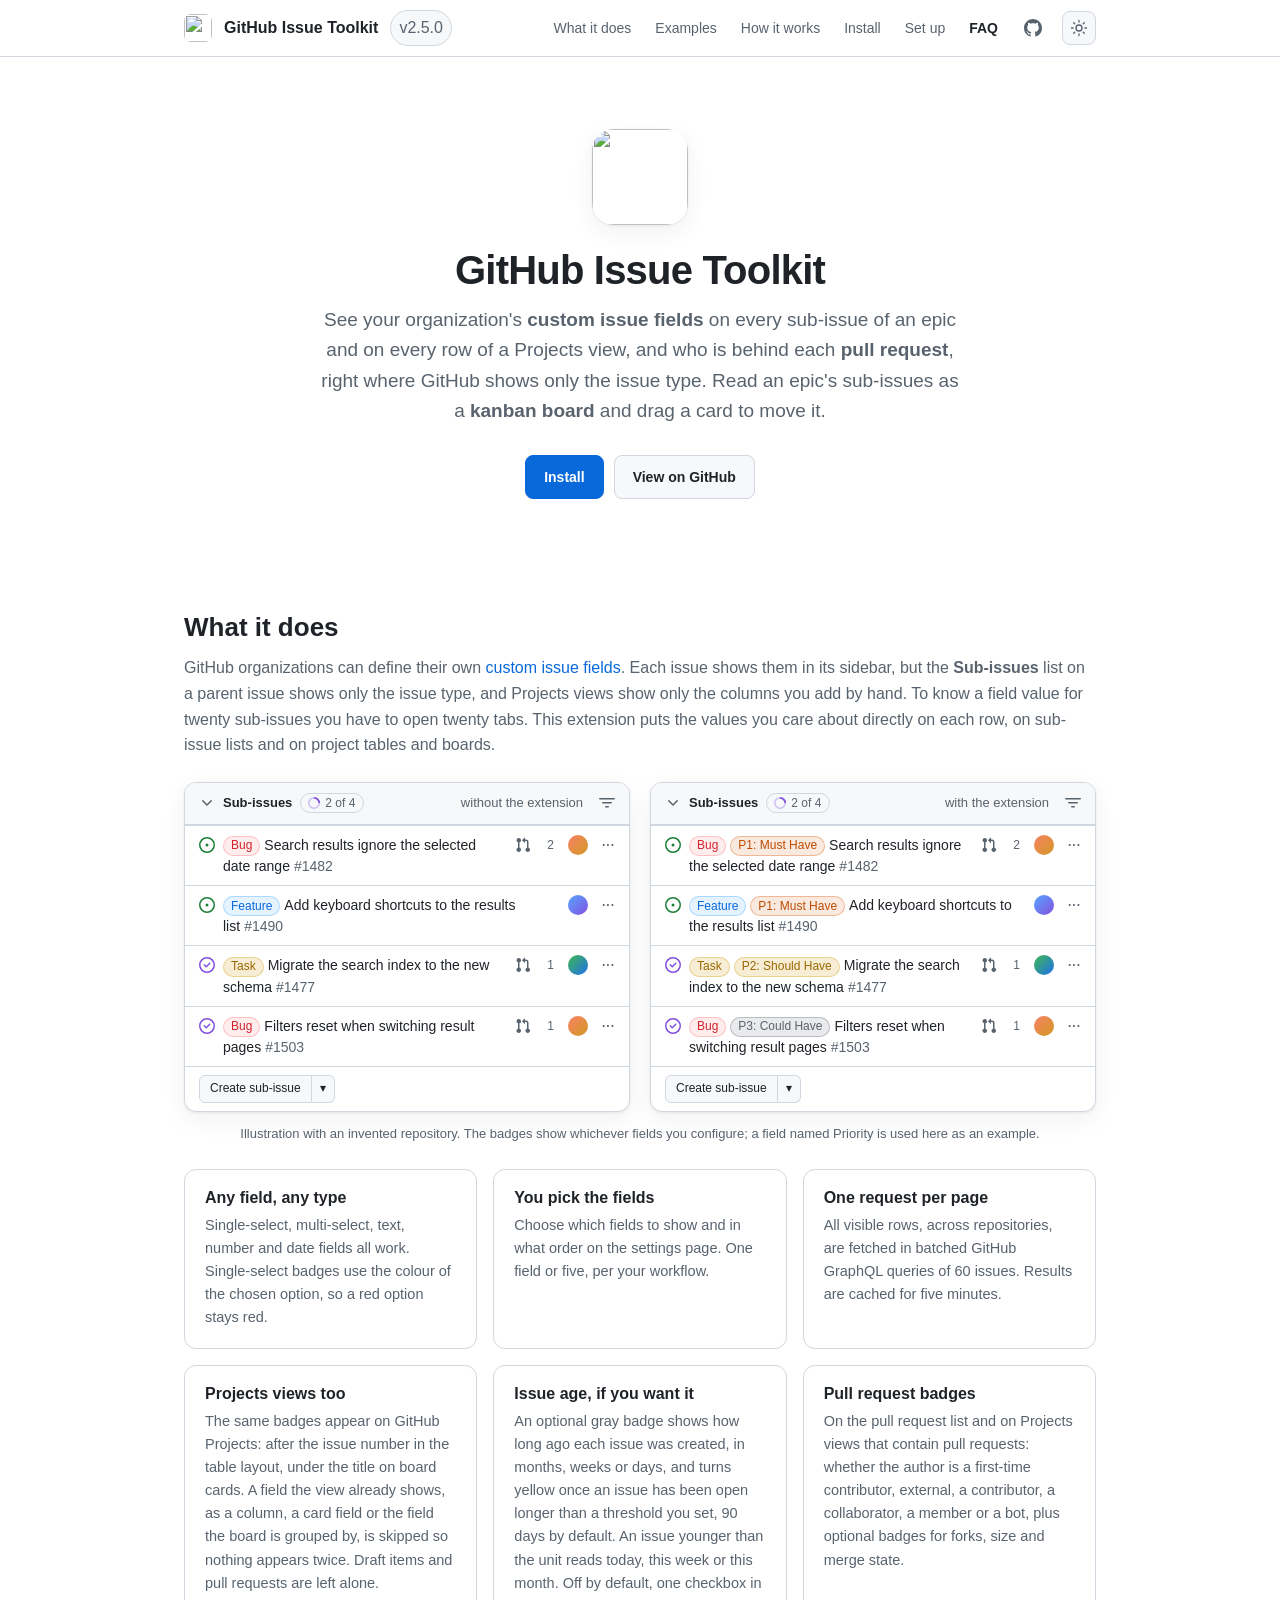
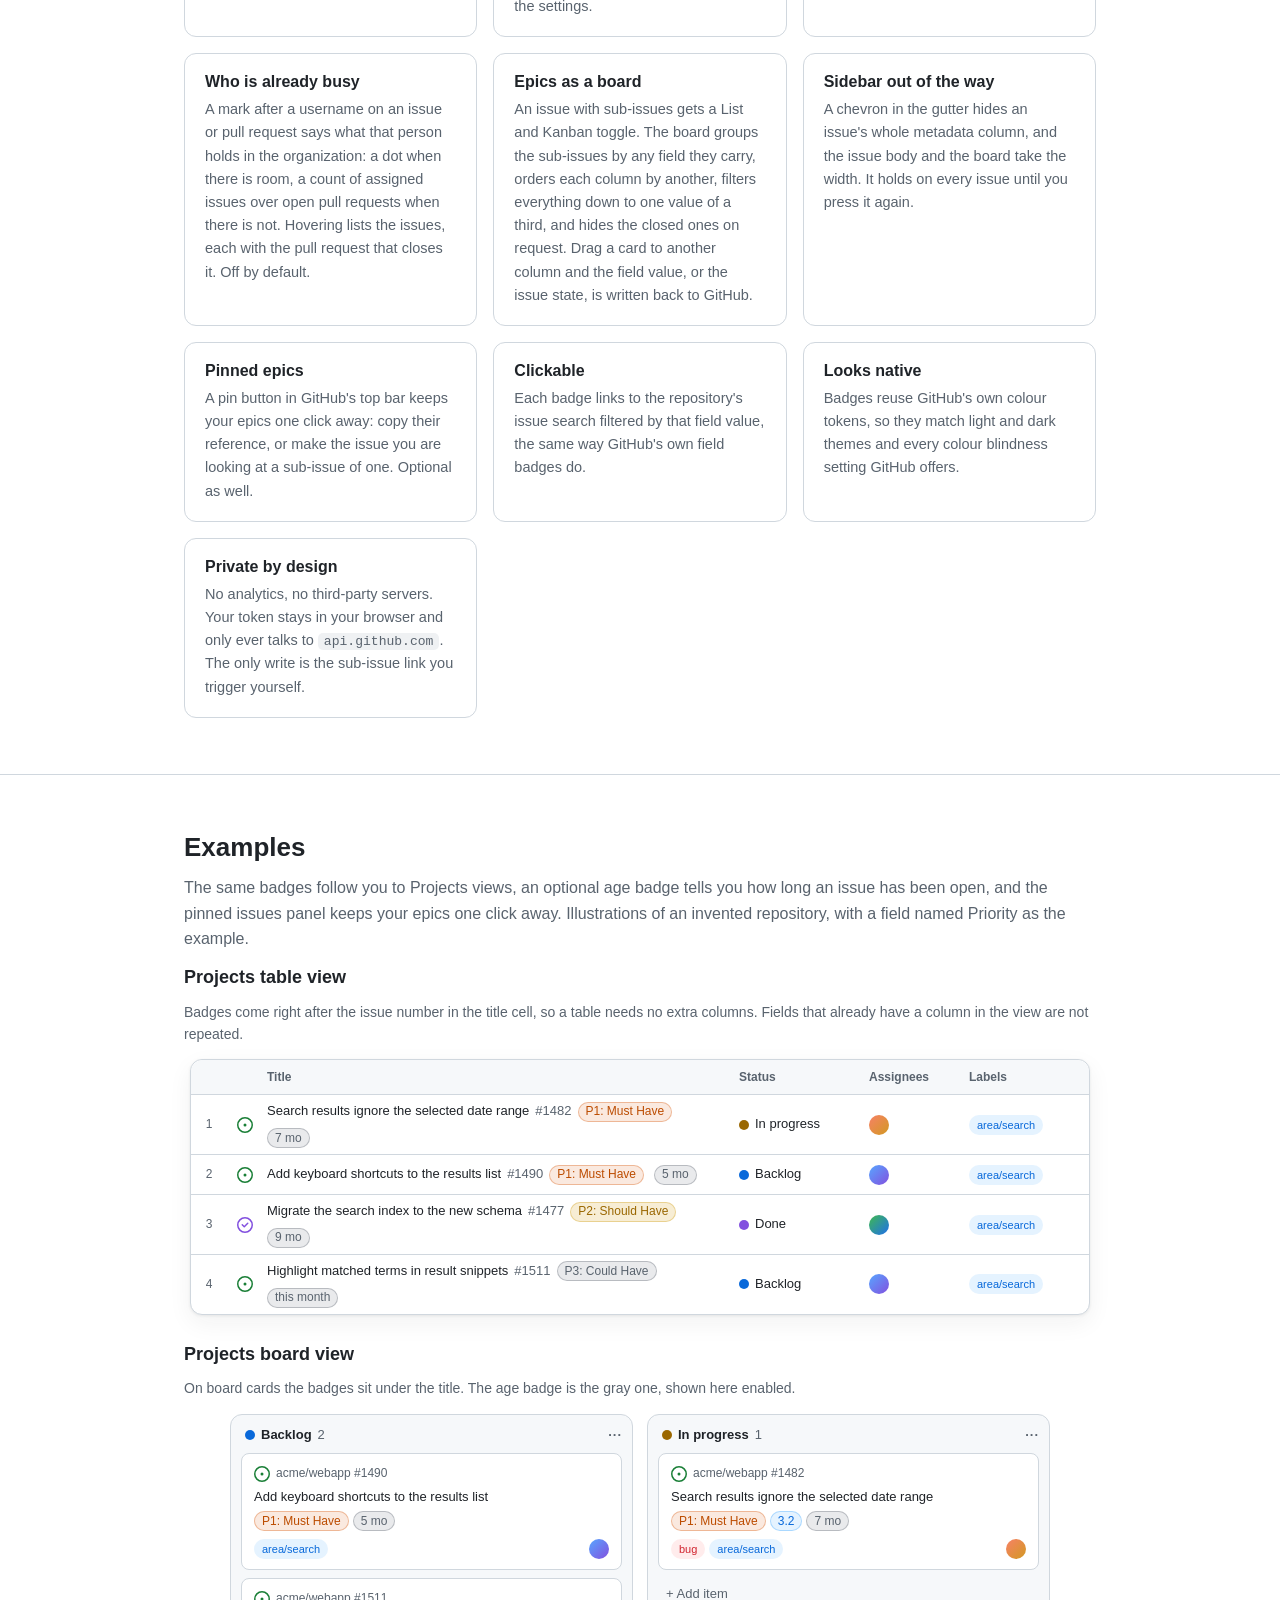
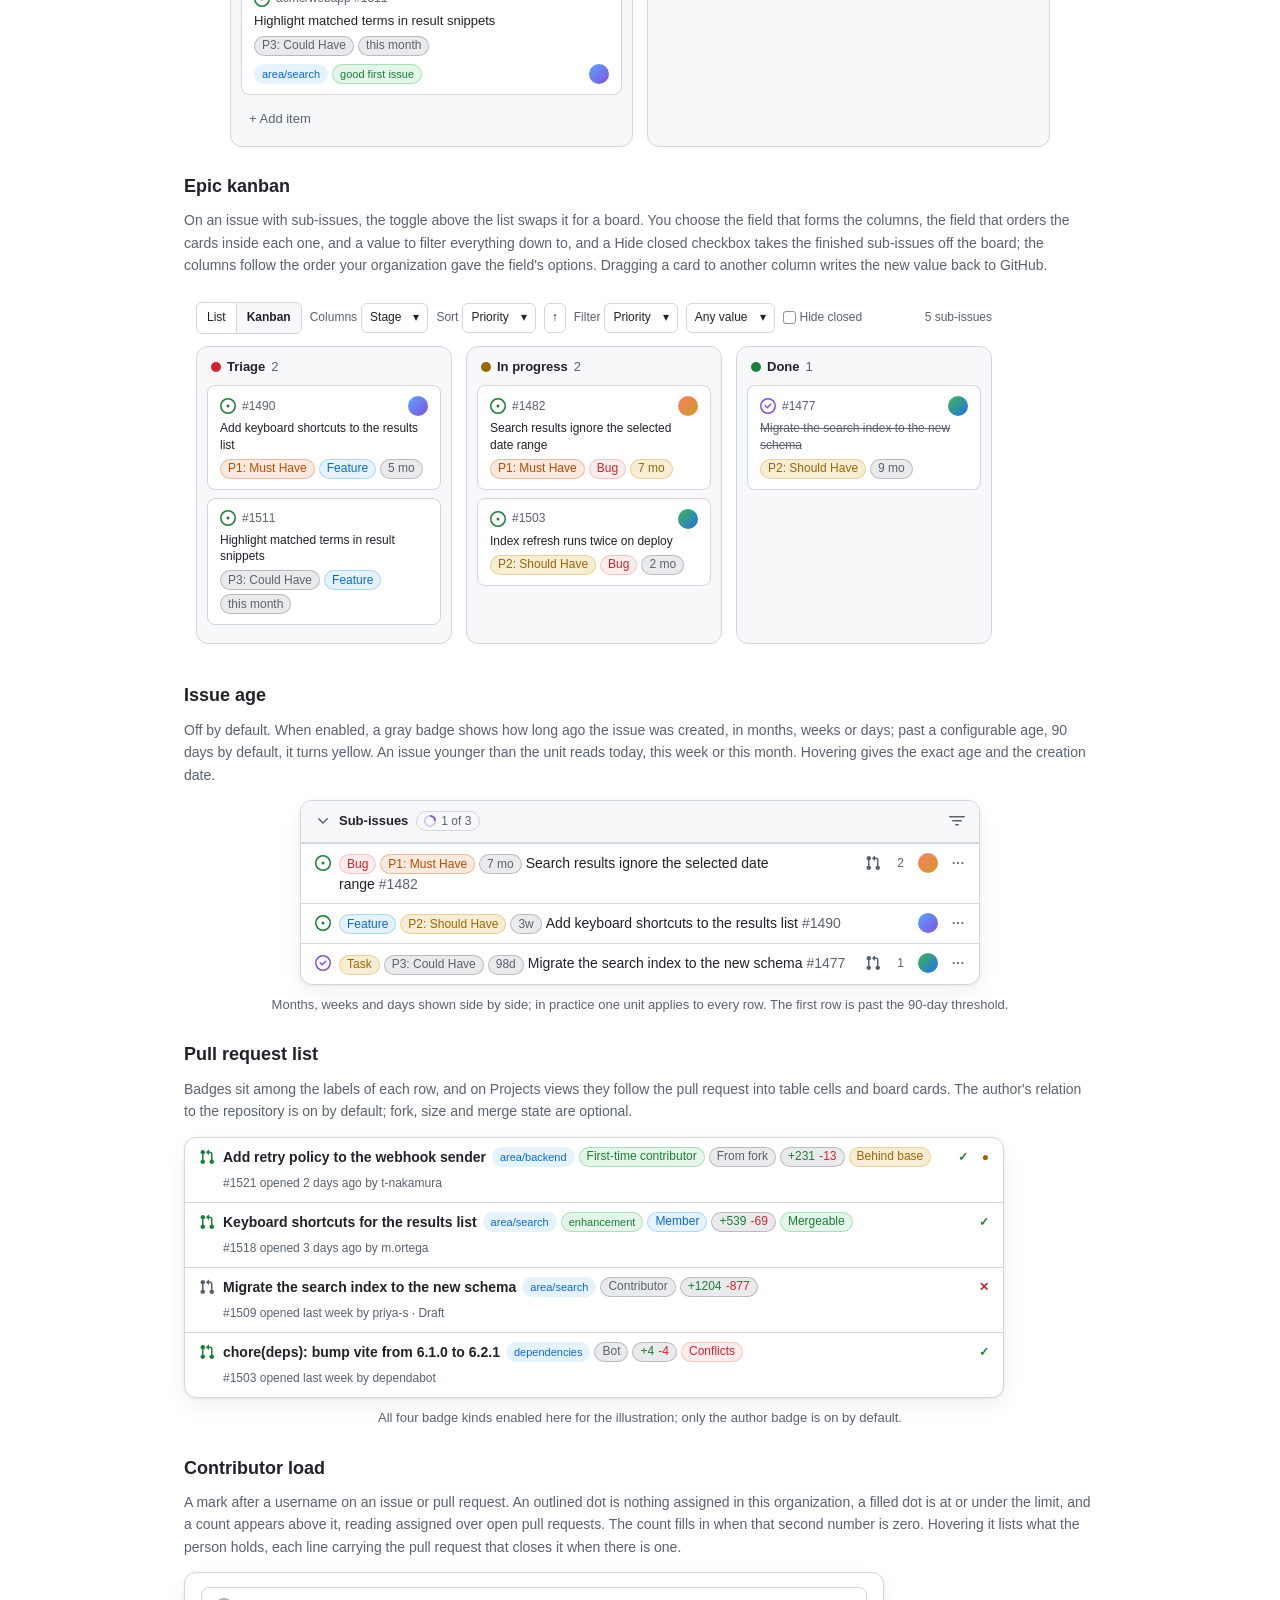
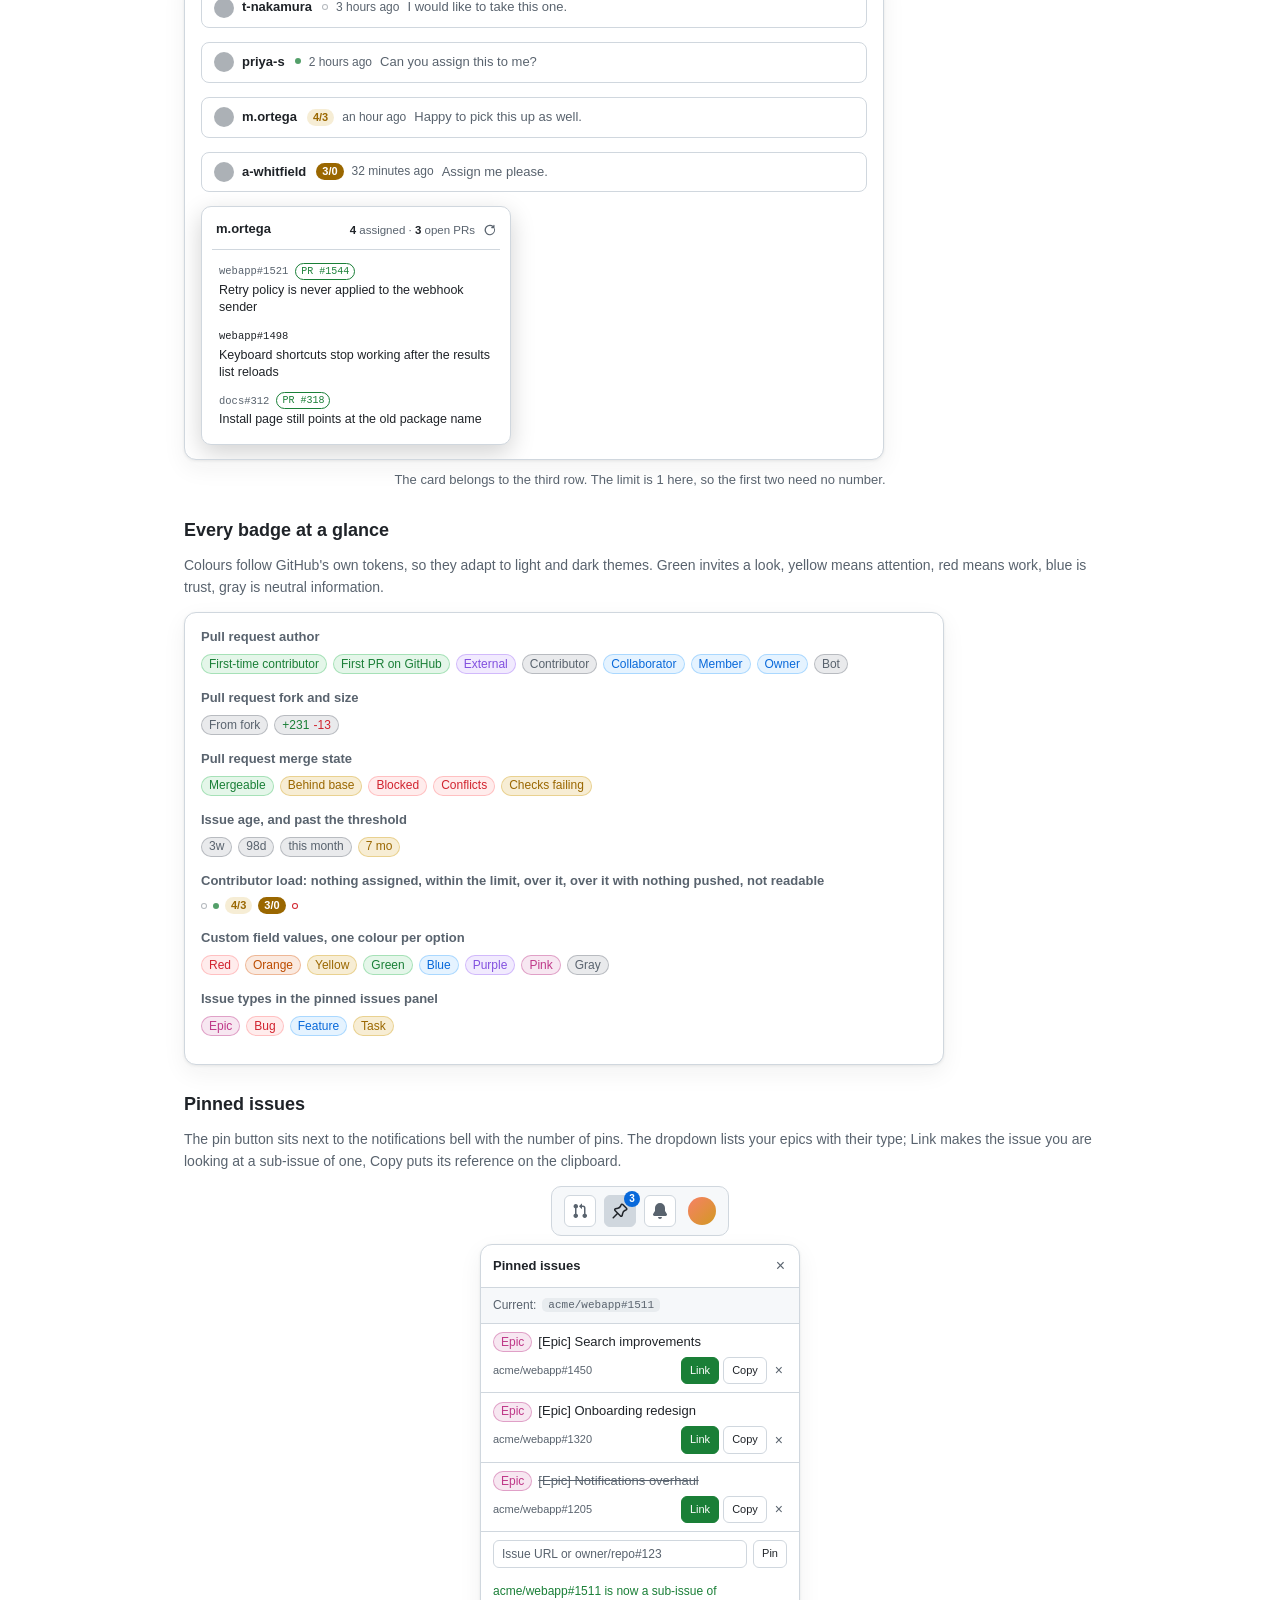
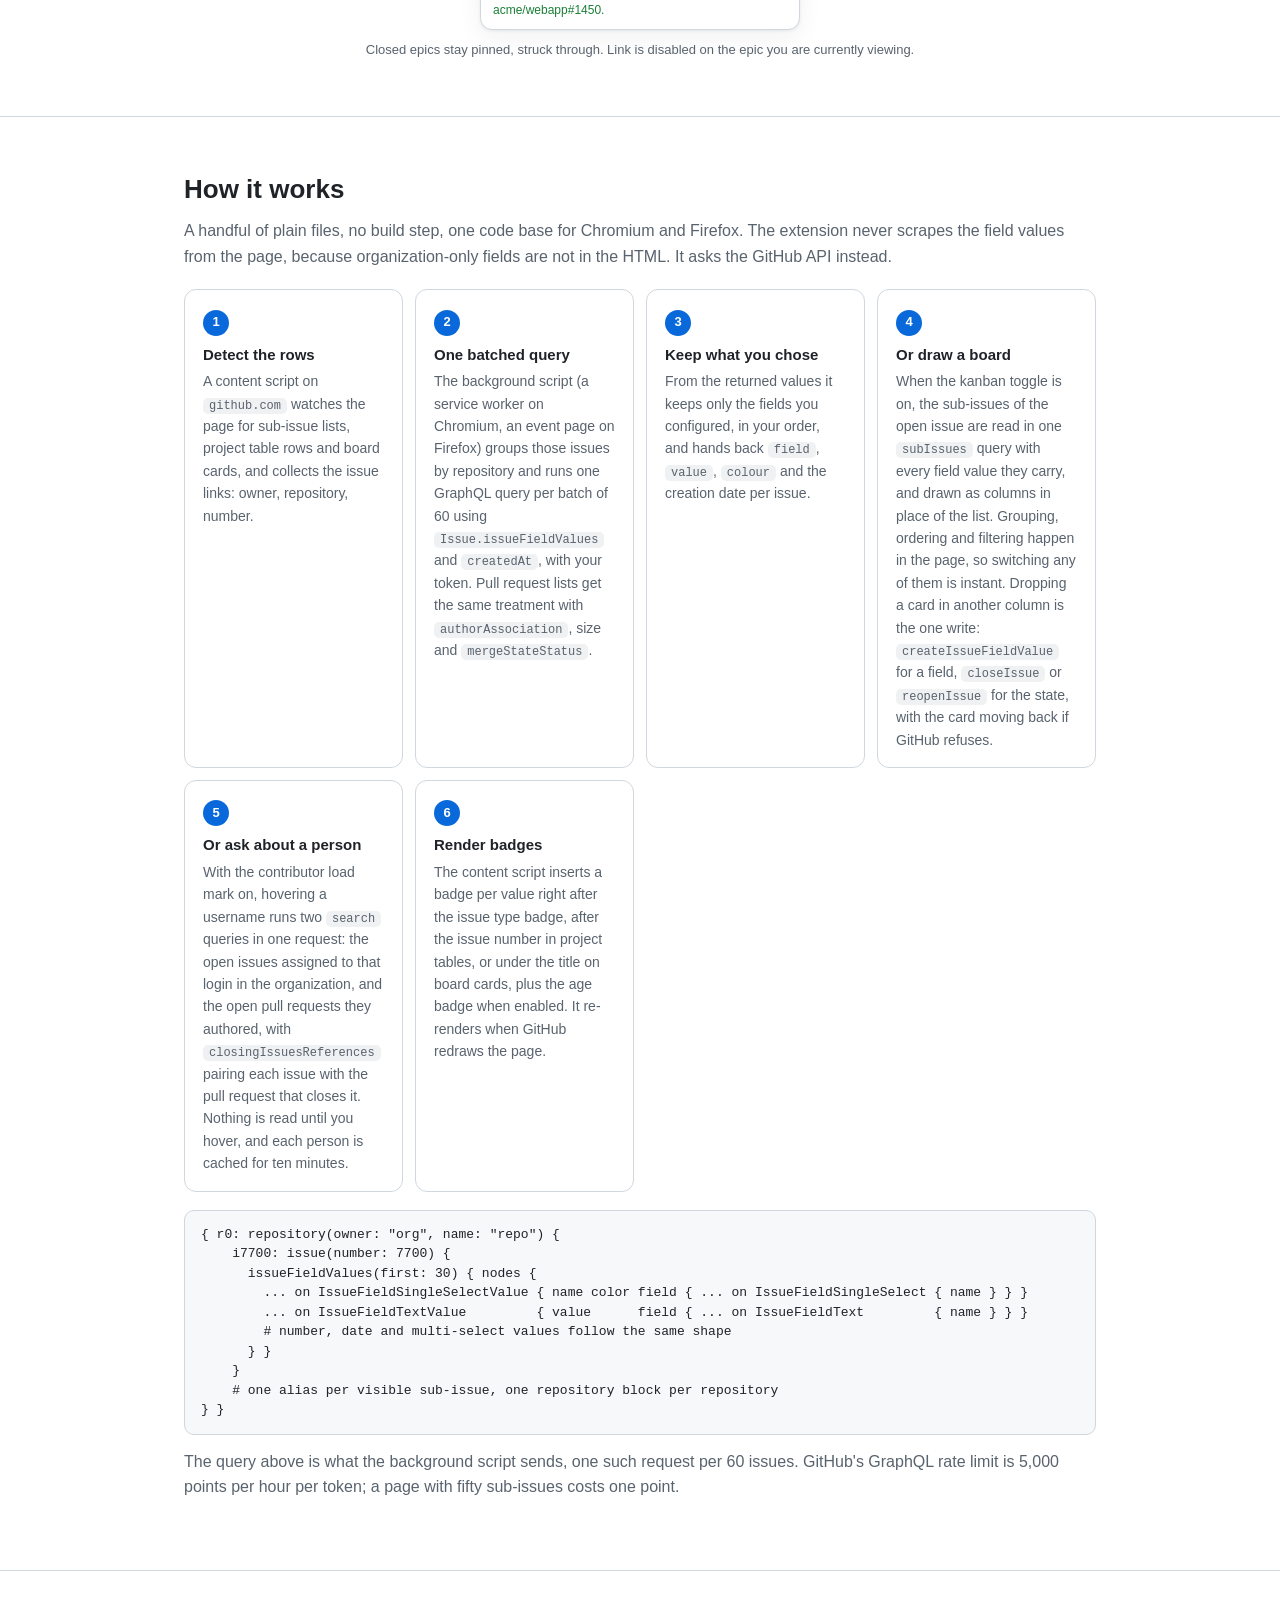
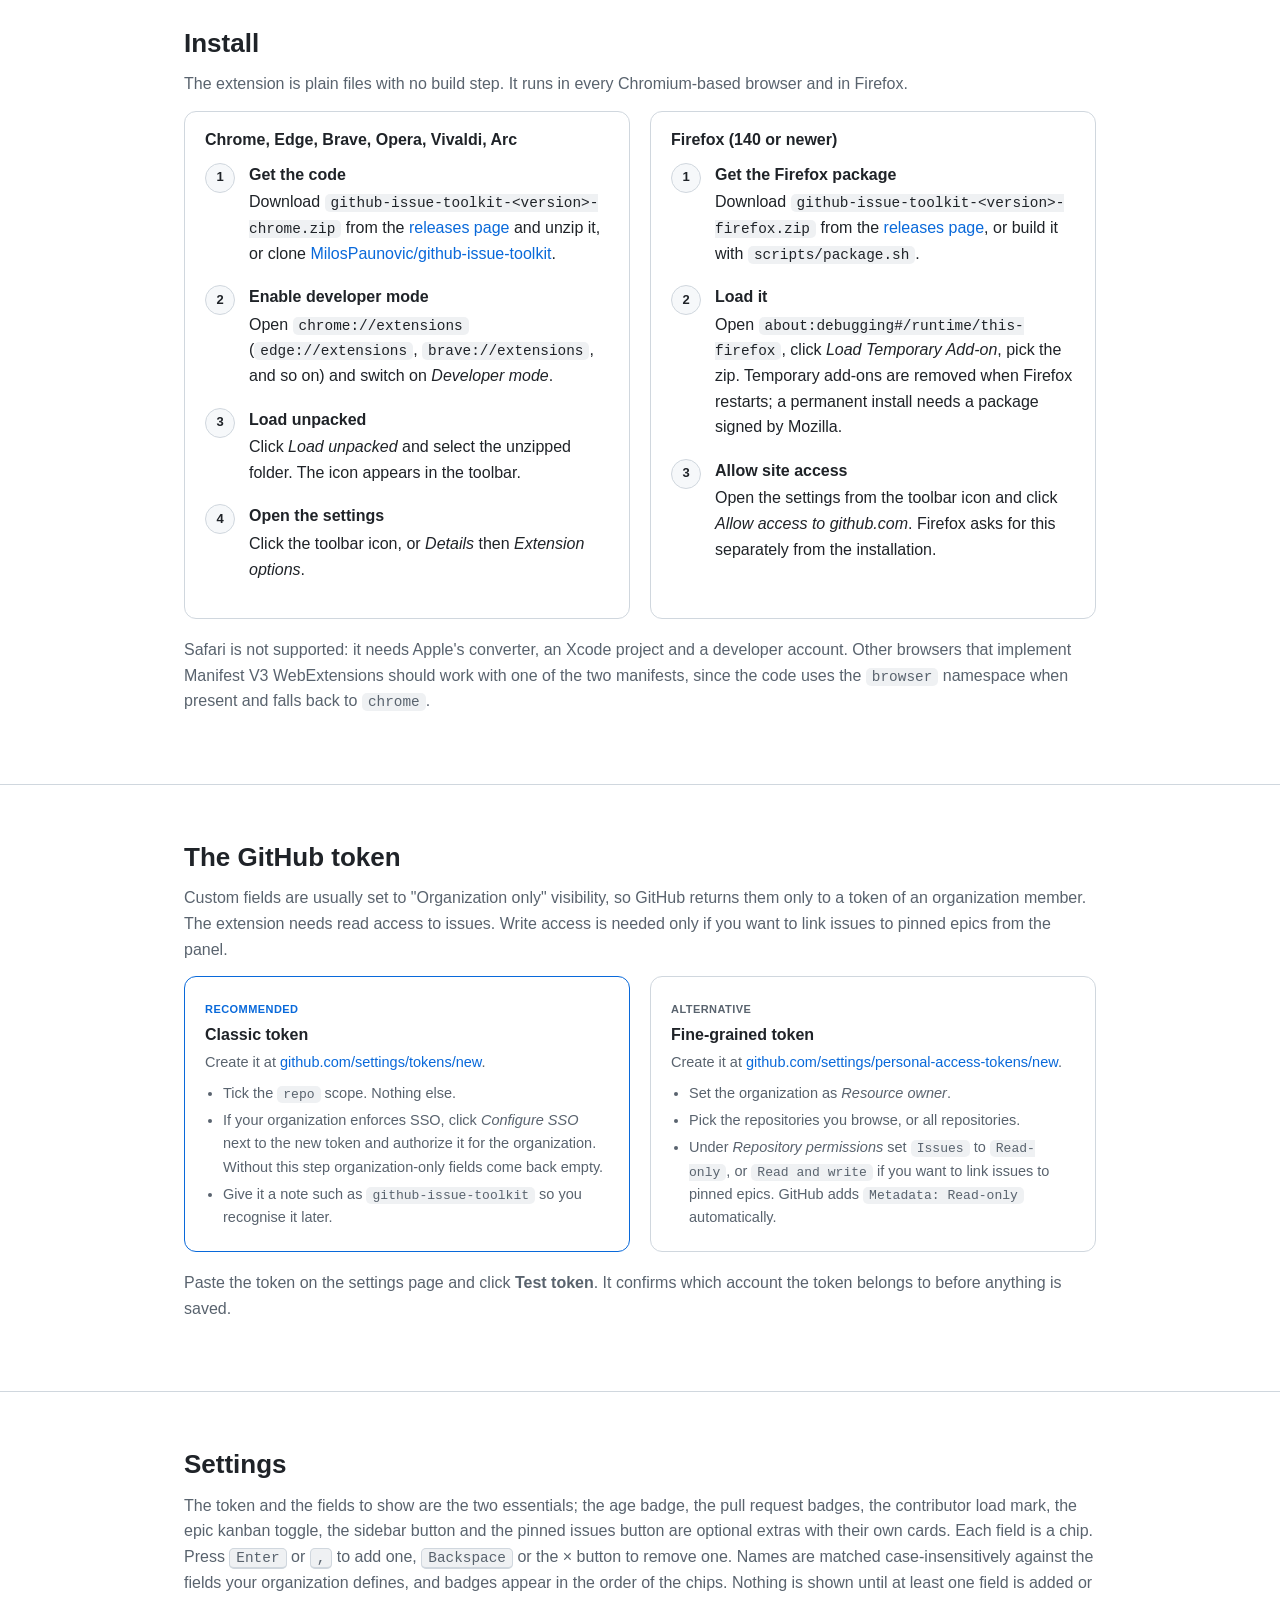
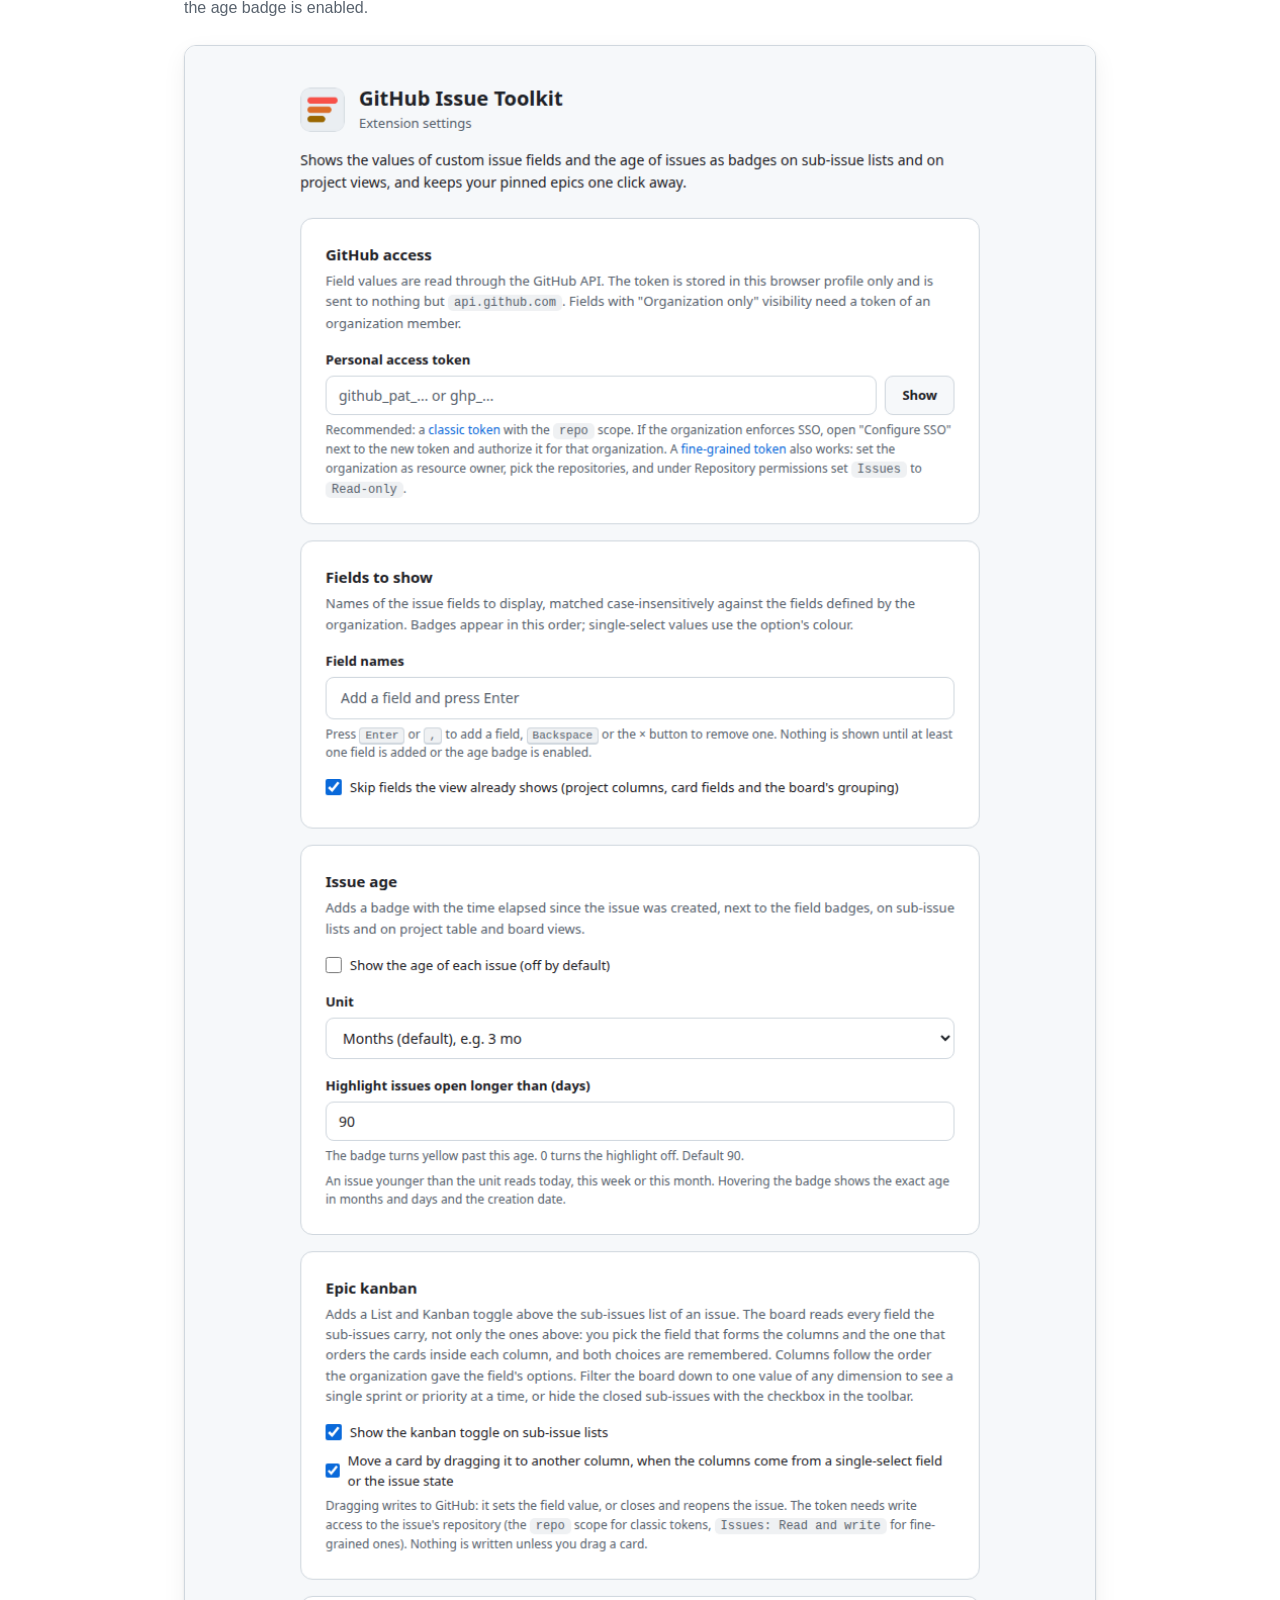
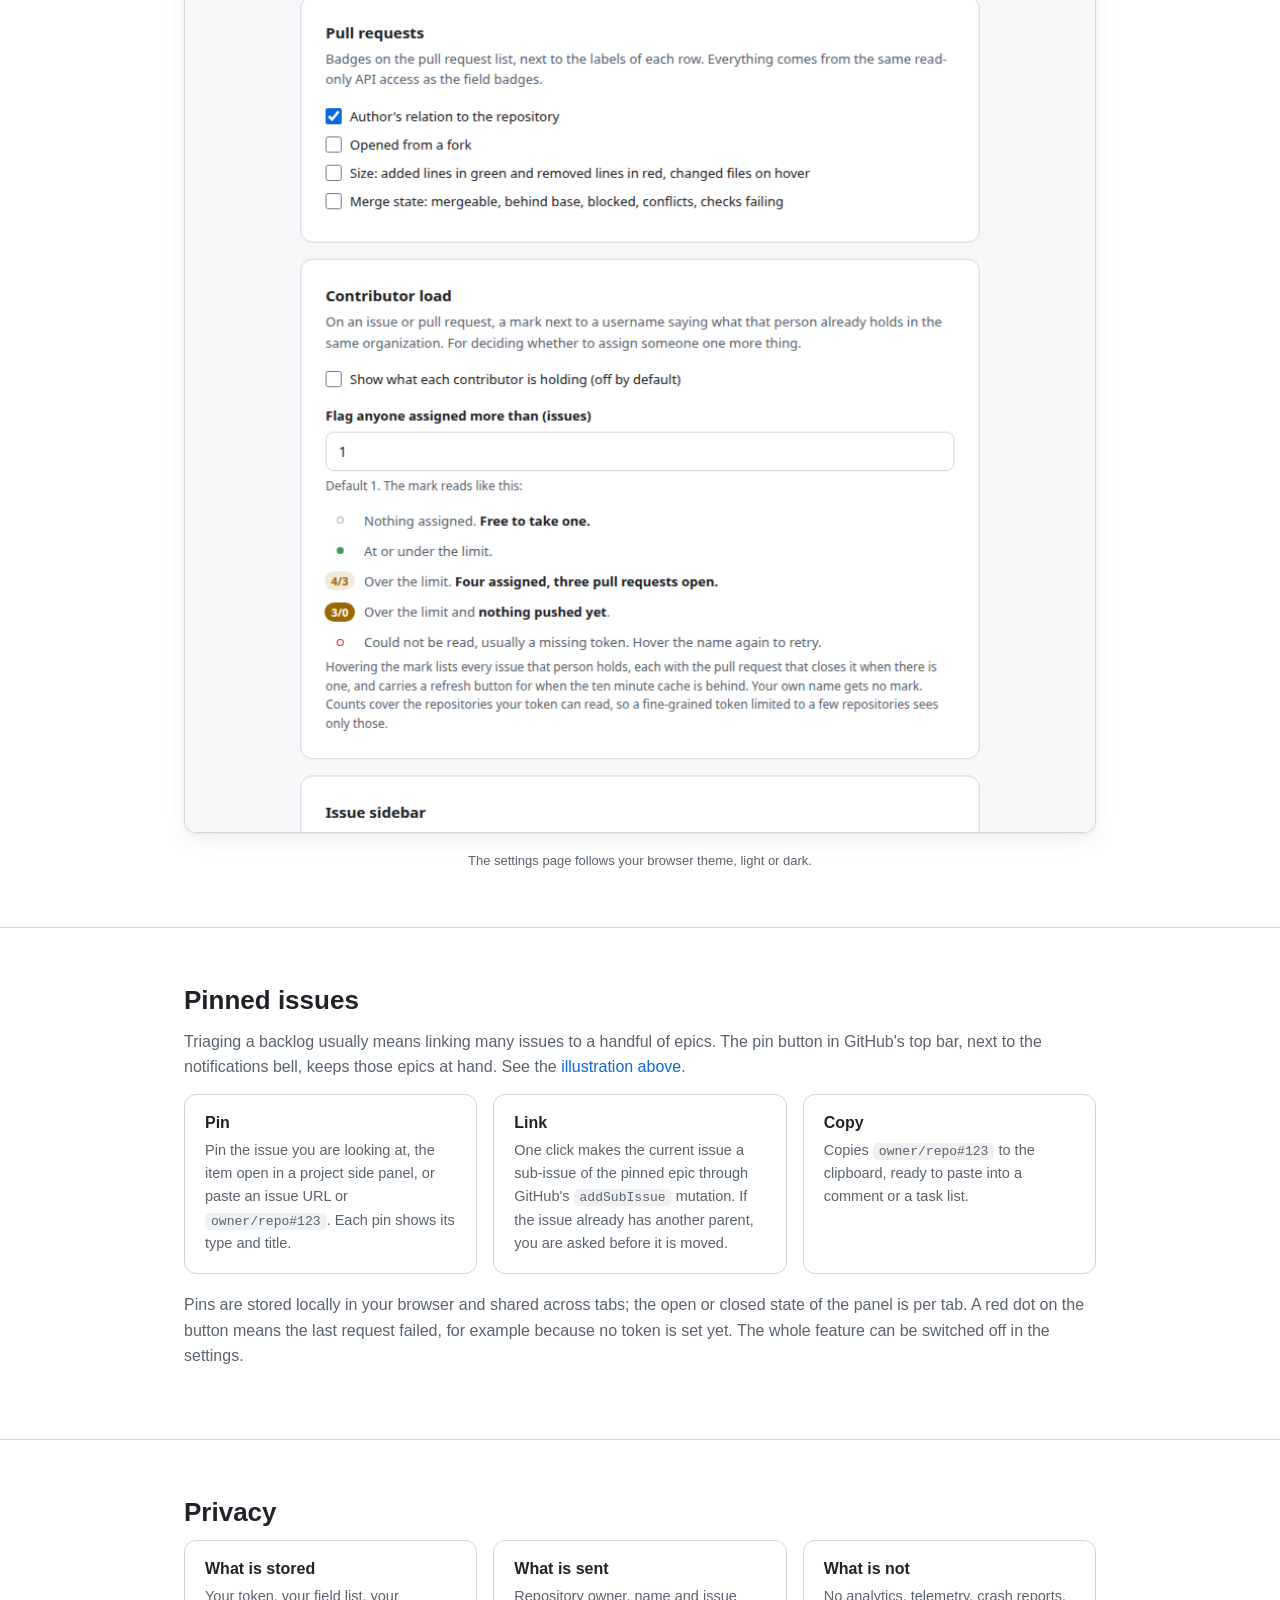
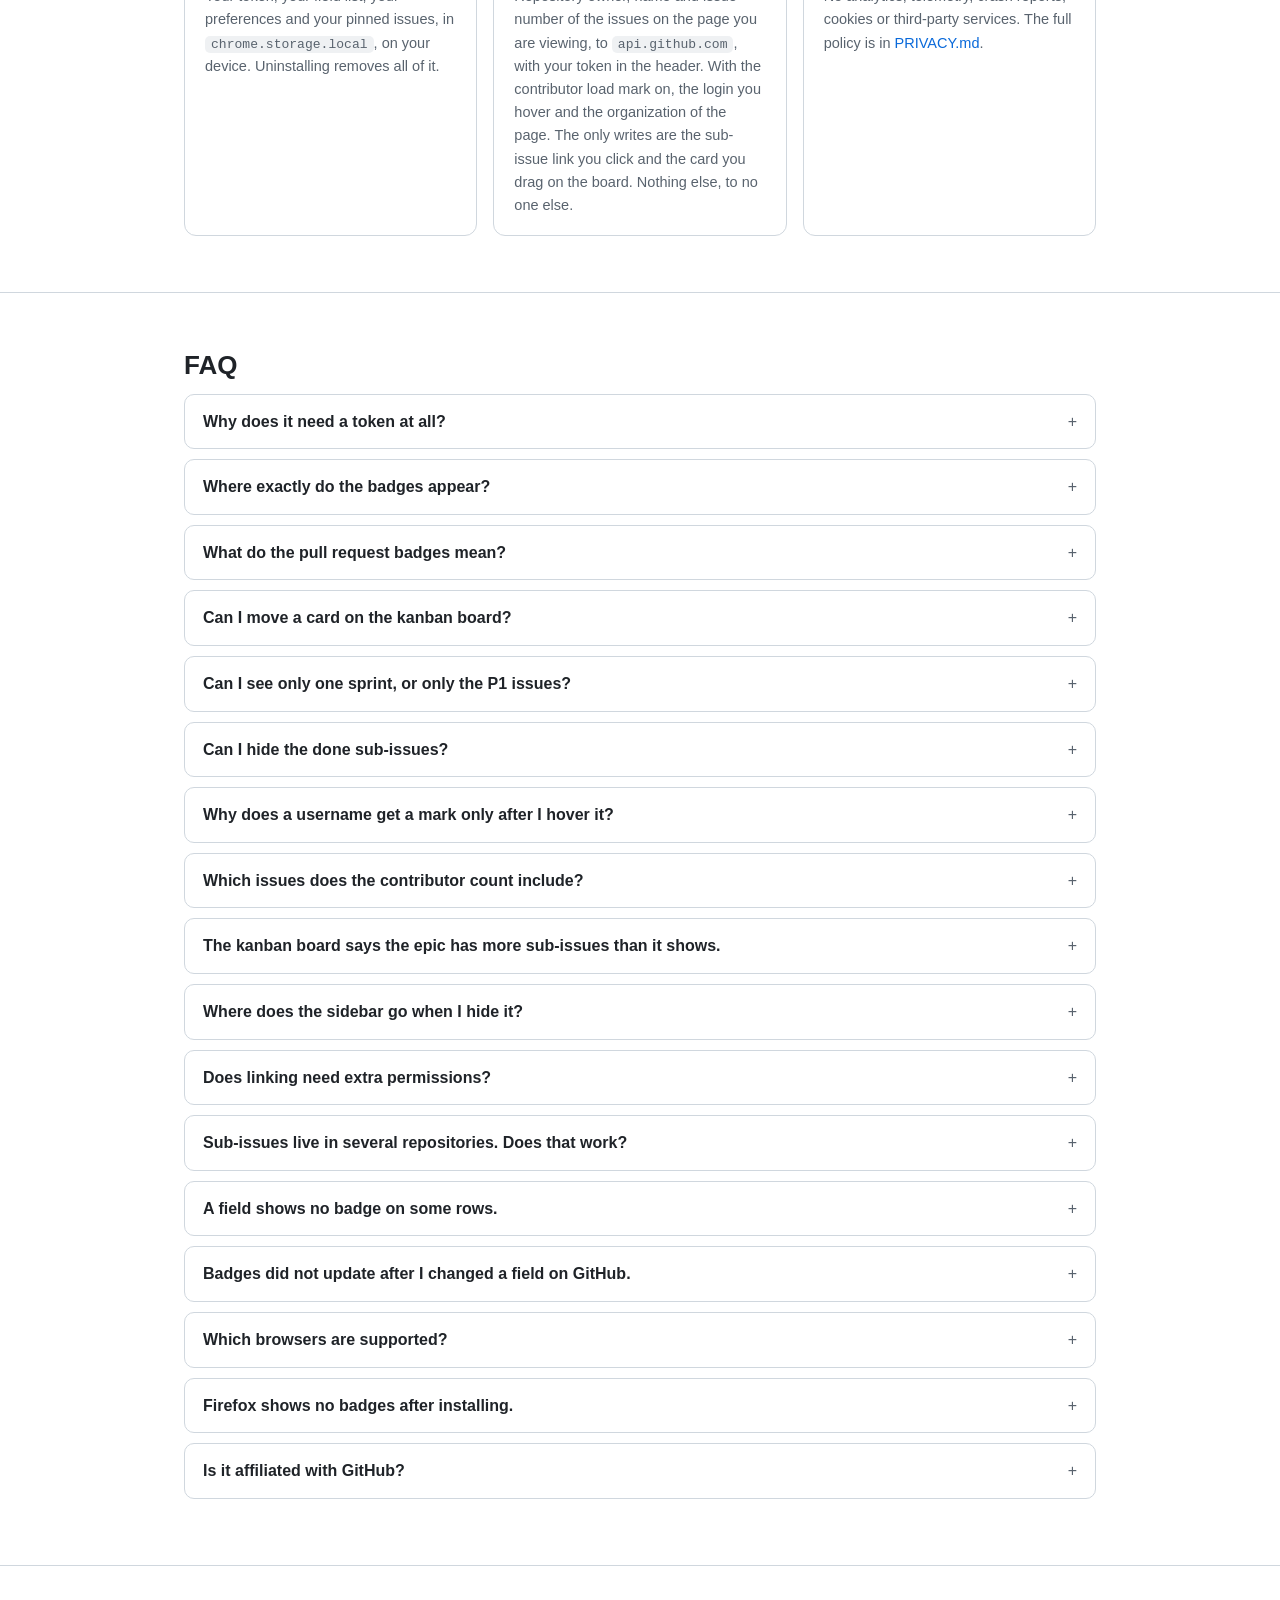
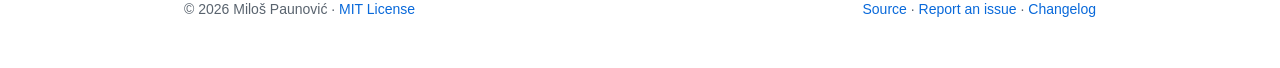
==== commit 706a7099: "fix(load): retry unreadable marks and complete the docs Review follow-ups for the contributor load m" ====
--- a/docs/index.html
+++ b/docs/index.html
@@ -303,29 +303,32 @@
 
     /* Contributor load: a comment header carrying the mark, and the card it opens */
     .mock-load { display: flex; flex-direction: column; gap: 14px; }
-    .mock-load .cmt { display: flex; align-items: center; gap: 8px; padding: 9px 12px; border: 1px solid var(--border); border-radius: 8px; background: var(--card); font-size: 13px; }
-    .mock-load .av { width: 20px; height: 20px; border-radius: 50%; background: var(--muted-bg, #8b949e); opacity: .5; flex: none; }
+    .mock-load .cmt { display: flex; align-items: center; gap: 8px; padding: 9px 12px; border: 1px solid var(--border); border-radius: 8px; background: var(--bg-card); font-size: 13px; }
+    .mock-load .av { width: 20px; height: 20px; border-radius: 50%; background: var(--fg-muted); opacity: .5; flex: none; }
     .mock-load .who { font-weight: 600; }
-    .mock-load .when { color: var(--muted-fg, #8b949e); font-size: 12px; }
-    .mock-load .said { color: var(--muted-fg, #8b949e); }
+    .mock-load .when { color: var(--fg-muted); font-size: 12px; }
+    .mock-load .said { color: var(--fg-muted); }
     .ld { display: inline-block; vertical-align: baseline; margin-left: 2px; }
     .ld-dot { width: 6px; height: 6px; border-radius: 50%; position: relative; top: -1px; }
-    .ld-free { background: transparent; box-shadow: inset 0 0 0 1px var(--muted-fg, #8b949e); opacity: .45; }
-    .ld-at { background: var(--green-fg, #1a7f37); opacity: .75; }
-    .ld-n { padding: 0 6px; border-radius: 9999px; font-size: 11px; font-weight: 600; line-height: 17px; font-variant-numeric: tabular-nums; color: var(--yellow-fg, #9a6700); background: var(--yellow-bg, rgba(212,167,44,.18)); }
-    .ld-idle { color: #fff; background: var(--yellow-fg, #9a6700); }
-    .mock-load .card2 { width: 310px; padding: 10px; border: 1px solid var(--border); border-radius: 10px; background: var(--card); box-shadow: 0 8px 24px rgba(0,0,0,.18); }
-    .mock-load .ch { display: flex; align-items: baseline; justify-content: space-between; gap: 10px; padding: 2px 4px 9px; margin-bottom: 7px; border-bottom: 1px solid var(--border); }
+    .ld-free { background: transparent; box-shadow: inset 0 0 0 1px var(--fg-muted); opacity: .45; }
+    .ld-at { background: var(--success); opacity: .75; }
+    .ld-n { padding: 0 6px; border-radius: 9999px; font-size: 11px; font-weight: 600; line-height: 17px; font-variant-numeric: tabular-nums; color: var(--attention); background: var(--attention-bg); }
+    .ld-idle { color: var(--bg); background: var(--attention); }
+    .ld-err { background: transparent; box-shadow: inset 0 0 0 1px var(--danger); }
+    .palette .bs .ld { margin: 0; align-self: center; top: 0; }
+    .mock-load .card2 { width: 310px; padding: 10px; border: 1px solid var(--border); border-radius: 10px; background: var(--bg-card); box-shadow: 0 8px 24px rgba(0,0,0,.18); }
+    .mock-load .ch { display: flex; align-items: center; gap: 9px; padding: 2px 4px 9px; margin-bottom: 7px; border-bottom: 1px solid var(--border); }
     .mock-load .cn { font-size: 13px; font-weight: 600; }
-    .mock-load .cs { font-size: 11.5px; color: var(--muted-fg, #8b949e); white-space: nowrap; }
+    .mock-load .cs { margin-left: auto; font-size: 11.5px; color: var(--fg-muted); white-space: nowrap; }
     .mock-load .cs b { color: var(--fg); }
-    .mock-load .cs .zero { color: var(--yellow-fg, #9a6700); }
+    .mock-load .cs .zero { color: var(--attention); }
     .mock-load .cr { display: flex; flex-direction: column; gap: 2px; padding: 6px 7px; border-radius: 6px; }
     .mock-load .cm { display: flex; align-items: center; gap: 7px; }
     .mock-load .cref { font-family: ui-monospace, SFMono-Regular, Menlo, monospace; font-size: 10.5px; font-weight: 500; color: var(--fg); }
-    .mock-load .cr.linked .cref { color: var(--muted-fg, #8b949e); }
-    .mock-load .cpr { padding: 0 5px; border: 1px solid var(--green-fg, #1a7f37); border-radius: 9999px; font-family: ui-monospace, SFMono-Regular, Menlo, monospace; font-size: 10px; line-height: 15px; color: var(--green-fg, #1a7f37); }
+    .mock-load .cr.linked .cref { color: var(--fg-muted); }
+    .mock-load .cpr { padding: 0 5px; border: 1px solid var(--success); border-radius: 9999px; font-family: ui-monospace, SFMono-Regular, Menlo, monospace; font-size: 10px; line-height: 15px; color: var(--success); }
     .mock-load .ct { font-size: 12.5px; line-height: 1.35; }
+      .mock-load .crf { width: 12px; height: 12px; fill: var(--fg-muted); flex: none; }
   </style>
 </head>
 <body>
@@ -498,7 +501,7 @@
         <div class="cmt"><span class="av"></span><span class="who">m.ortega</span><span class="ld ld-n">4/3</span><span class="when">an hour ago</span><span class="said">Happy to pick this up as well.</span></div>
         <div class="cmt"><span class="av"></span><span class="who">a-whitfield</span><span class="ld ld-n ld-idle">3/0</span><span class="when">32 minutes ago</span><span class="said">Assign me please.</span></div>
         <div class="card2">
-          <div class="ch"><span class="cn">m.ortega</span><span class="cs"><b>4</b> assigned &middot; <b>3</b> open PRs</span></div>
+          <div class="ch"><span class="cn">m.ortega</span><span class="cs"><b>4</b> assigned &middot; <b>3</b> open PRs</span><svg class="crf" viewBox="0 0 16 16" aria-hidden="true"><path d="M8 2.5a5.5 5.5 0 1 0 5.17 3.63.75.75 0 0 1 1.41.5A7 7 0 1 1 8 1a6.97 6.97 0 0 1 4.5 1.64V1.75a.75.75 0 0 1 1.5 0v3a.75.75 0 0 1-.75.75h-3a.75.75 0 0 1 0-1.5h1.3A5.47 5.47 0 0 0 8 2.5Z"/></svg></div>
           <div class="cr linked"><div class="cm"><span class="cref">webapp#1521</span><span class="cpr">PR #1544</span></div><div class="ct">Retry policy is never applied to the webhook sender</div></div>
           <div class="cr"><div class="cm"><span class="cref">webapp#1498</span></div><div class="ct">Keyboard shortcuts stop working after the results list reloads</div></div>
           <div class="cr linked"><div class="cm"><span class="cref">docs#312</span><span class="cpr">PR #318</span></div><div class="ct">Install page still points at the old package name</div></div>
@@ -509,7 +512,7 @@
       <h3 style="margin-top:28px">Every badge at a glance</h3>
       <p class="muted" style="font-size:14px">Colours follow GitHub's own tokens, so they adapt to light and dark themes. Green invites a look, yellow means attention, red means work, blue is trust, gray is neutral information.</p>
       <div class="panel gh-card palette" id="ex-palette" style="max-width:760px;padding:14px 16px">
-        <div class="g"><div class="gt">Pull request author</div><div class="bs"><span class="badge b-success">First-time contributor</span><span class="badge b-success">First PR on GitHub</span><span class="badge b-done">External</span><span class="badge b-neutral">Contributor</span><span class="badge b-info">Collaborator</span><span class="badge b-info">Member</span><span class="badge b-info">Owner</span><span class="badge b-neutral">Bot</span></div></div><div class="g"><div class="gt">Pull request fork and size</div><div class="bs"><span class="badge b-neutral">From fork</span><span class="badge b-neutral size"><span class="add">+231</span> <span class="del">-13</span></span></div></div><div class="g"><div class="gt">Pull request merge state</div><div class="bs"><span class="badge b-success">Mergeable</span><span class="badge b-attention">Behind base</span><span class="badge b-danger">Blocked</span><span class="badge b-danger">Conflicts</span><span class="badge b-attention">Checks failing</span></div></div><div class="g"><div class="gt">Issue age, and past the threshold</div><div class="bs"><span class="badge b-neutral">3w</span><span class="badge b-neutral">98d</span><span class="badge b-neutral">this month</span><span class="badge b-attention">7 mo</span></div></div><div class="g"><div class="gt">Custom field values, one colour per option</div><div class="bs"><span class="badge b-danger">Red</span><span class="badge b-severe">Orange</span><span class="badge b-attention">Yellow</span><span class="badge b-success">Green</span><span class="badge b-info">Blue</span><span class="badge b-done">Purple</span><span class="badge b-pink">Pink</span><span class="badge b-neutral">Gray</span></div></div><div class="g"><div class="gt">Issue types in the pinned issues panel</div><div class="bs"><span class="badge b-pink">Epic</span><span class="badge b-danger">Bug</span><span class="badge b-info">Feature</span><span class="badge b-attention">Task</span></div></div>
+        <div class="g"><div class="gt">Pull request author</div><div class="bs"><span class="badge b-success">First-time contributor</span><span class="badge b-success">First PR on GitHub</span><span class="badge b-done">External</span><span class="badge b-neutral">Contributor</span><span class="badge b-info">Collaborator</span><span class="badge b-info">Member</span><span class="badge b-info">Owner</span><span class="badge b-neutral">Bot</span></div></div><div class="g"><div class="gt">Pull request fork and size</div><div class="bs"><span class="badge b-neutral">From fork</span><span class="badge b-neutral size"><span class="add">+231</span> <span class="del">-13</span></span></div></div><div class="g"><div class="gt">Pull request merge state</div><div class="bs"><span class="badge b-success">Mergeable</span><span class="badge b-attention">Behind base</span><span class="badge b-danger">Blocked</span><span class="badge b-danger">Conflicts</span><span class="badge b-attention">Checks failing</span></div></div><div class="g"><div class="gt">Issue age, and past the threshold</div><div class="bs"><span class="badge b-neutral">3w</span><span class="badge b-neutral">98d</span><span class="badge b-neutral">this month</span><span class="badge b-attention">7 mo</span></div></div><div class="g"><div class="gt">Contributor load: nothing assigned, within the limit, over it, over it with nothing pushed, not readable</div><div class="bs"><span class="ld ld-dot ld-free"></span><span class="ld ld-dot ld-at"></span><span class="ld ld-n">4/3</span><span class="ld ld-n ld-idle">3/0</span><span class="ld ld-dot ld-err"></span></div></div><div class="g"><div class="gt">Custom field values, one colour per option</div><div class="bs"><span class="badge b-danger">Red</span><span class="badge b-severe">Orange</span><span class="badge b-attention">Yellow</span><span class="badge b-success">Green</span><span class="badge b-info">Blue</span><span class="badge b-done">Purple</span><span class="badge b-pink">Pink</span><span class="badge b-neutral">Gray</span></div></div><div class="g"><div class="gt">Issue types in the pinned issues panel</div><div class="bs"><span class="badge b-pink">Epic</span><span class="badge b-danger">Bug</span><span class="badge b-info">Feature</span><span class="badge b-attention">Task</span></div></div>
       </div>
 
       <h3 style="margin-top:28px">Pinned issues</h3>
@@ -539,6 +542,7 @@
         <div class="step"><h3>One batched query</h3><p>The background script (a service worker on Chromium, an event page on Firefox) groups those issues by repository and runs one GraphQL query per batch of 60 using <code>Issue.issueFieldValues</code> and <code>createdAt</code>, with your token. Pull request lists get the same treatment with <code>authorAssociation</code>, size and <code>mergeStateStatus</code>.</p></div>
         <div class="step"><h3>Keep what you chose</h3><p>From the returned values it keeps only the fields you configured, in your order, and hands back <code>field</code>, <code>value</code>, <code>colour</code> and the creation date per issue.</p></div>
         <div class="step"><h3>Or draw a board</h3><p>When the kanban toggle is on, the sub-issues of the open issue are read in one <code>subIssues</code> query with every field value they carry, and drawn as columns in place of the list. Grouping, ordering and filtering happen in the page, so switching any of them is instant. Dropping a card in another column is the one write: <code>createIssueFieldValue</code> for a field, <code>closeIssue</code> or <code>reopenIssue</code> for the state, with the card moving back if GitHub refuses.</p></div>
+        <div class="step"><h3>Or ask about a person</h3><p>With the contributor load mark on, hovering a username runs two <code>search</code> queries in one request: the open issues assigned to that login in the organization, and the open pull requests they authored, with <code>closingIssuesReferences</code> pairing each issue with the pull request that closes it. Nothing is read until you hover, and each person is cached for ten minutes.</p></div>
         <div class="step"><h3>Render badges</h3><p>The content script inserts a badge per value right after the issue type badge, after the issue number in project tables, or under the title on board cards, plus the age badge when enabled. It re-renders when GitHub redraws the page.</p></div>
       </div>
       <pre><code>{ r0: repository(owner: "org", name: "repo") {
@@ -615,7 +619,7 @@
   <section id="settings">
     <div class="wrap">
       <h2>Settings</h2>
-      <p class="muted">The token and the fields to show are the two essentials; the age badge, the pull request badges, the epic kanban toggle, the sidebar button and the pinned issues button are optional extras with their own cards. Each field is a chip. Press <kbd>Enter</kbd> or <kbd>,</kbd> to add one, <kbd>Backspace</kbd> or the × button to remove one. Names are matched case-insensitively against the fields your organization defines, and badges appear in the order of the chips. Nothing is shown until at least one field is added or the age badge is enabled.</p>
+      <p class="muted">The token and the fields to show are the two essentials; the age badge, the pull request badges, the contributor load mark, the epic kanban toggle, the sidebar button and the pinned issues button are optional extras with their own cards. Each field is a chip. Press <kbd>Enter</kbd> or <kbd>,</kbd> to add one, <kbd>Backspace</kbd> or the × button to remove one. Names are matched case-insensitively against the fields your organization defines, and badges appear in the order of the chips. Nothing is shown until at least one field is added or the age badge is enabled.</p>
       <figure>
         <img class="only-light" src="settings-light.png" alt="The settings page: token input and the field names chip box">
         <img class="only-dark" src="settings-dark.png" alt="The settings page in dark mode: token input and the field names chip box">
@@ -642,7 +646,7 @@
       <h2>Privacy</h2>
       <div class="grid">
         <div class="card"><h3>What is stored</h3><p>Your token, your field list, your preferences and your pinned issues, in <code>chrome.storage.local</code>, on your device. Uninstalling removes all of it.</p></div>
-        <div class="card"><h3>What is sent</h3><p>Repository owner, name and issue number of the issues on the page you are viewing, to <code>api.github.com</code>, with your token in the header. The only writes are the sub-issue link you click and the card you drag on the board. Nothing else, to no one else.</p></div>
+        <div class="card"><h3>What is sent</h3><p>Repository owner, name and issue number of the issues on the page you are viewing, to <code>api.github.com</code>, with your token in the header. With the contributor load mark on, the login you hover and the organization of the page. The only writes are the sub-issue link you click and the card you drag on the board. Nothing else, to no one else.</p></div>
         <div class="card"><h3>What is not</h3><p>No analytics, telemetry, crash reports, cookies or third-party services. The full policy is in <a href="https://github.com/MilosPaunovic/github-issue-toolkit/blob/main/PRIVACY.md">PRIVACY.md</a>.</p></div>
       </div>
     </div>
@@ -657,6 +661,8 @@
       <details><summary>Can I move a card on the kanban board?</summary><p>Yes, when the columns come from a single-select field or from the issue state: dragging a card writes the new field value, or closes and reopens the issue, through the GitHub API; an issue closed as not planned is closed that way again. Dropping it in the "No <em>field</em>" column clears the value. Columns made of types or assignees are not drop targets, and cards there cannot be dragged. Dragging needs a token with write access; it can be switched off in the settings, and nothing is ever written unless you drag.</p></details>
       <details><summary>Can I see only one sprint, or only the P1 issues?</summary><p>Yes. The Filter control keeps one value of any dimension, the same ones the columns can be made of, and the count in the toolbar says how many of the epic's sub-issues are left. Filtering happens in the page, so the columns stay as they are and switching back costs nothing.</p></details>
       <details><summary>Can I hide the done sub-issues?</summary><p>Yes. The Hide closed checkbox in the toolbar takes every closed sub-issue off the board, whatever the columns are made of, and the count in the toolbar says how many are left. The choice is remembered like the others. With the columns made of the issue state, the empty Closed column stays, so a card can still be dragged there to close it.</p></details>
+      <details><summary>Why does a username get a mark only after I hover it?</summary><p>Because each mark is a query about one person. Reading every name on a long thread up front would spend requests on people you never meant to look at, so the contributor load mark waits for you to rest on a name. Your own name never gets one. A red outlined dot means the read failed, usually because no token is set; hovering the name again retries.</p></details>
+      <details><summary>Which issues does the contributor count include?</summary><p>Open issues assigned to that person in the organization of the page, and open pull requests they authored there, as GitHub search returns them for your token. A repository your token cannot read is left out, so a fine-grained token limited to a few repositories counts only those. The pull request shown next to an issue comes from GitHub's own link between them, not from closing keywords.</p></details>
       <details><summary>The kanban board says the epic has more sub-issues than it shows.</summary><p>The board loads up to 500 sub-issues, in pages of 100. Beyond that the count in the toolbar reads "500 of 640" and the rest is left out.</p></details>
       <details><summary>Where does the sidebar go when I hide it?</summary><p>Nowhere: the extension sets <code>display: none</code> on GitHub's metadata column, the same thing GitHub does when its own artifacts panel opens, and its content area grows into the space by itself. The chevron stays in the gutter, so pressing it again brings the sidebar straight back. Nothing is changed on GitHub's side and nothing is sent anywhere.</p></details>
       <details><summary>Does linking need extra permissions?</summary><p>Yes. Making an issue a sub-issue of a pinned epic writes to GitHub, so the token needs write access to the issue's repository: the <code>repo</code> scope on a classic token, or <code>Issues: Read and write</code> on a fine-grained one. Badges alone work with read-only access.</p></details>
